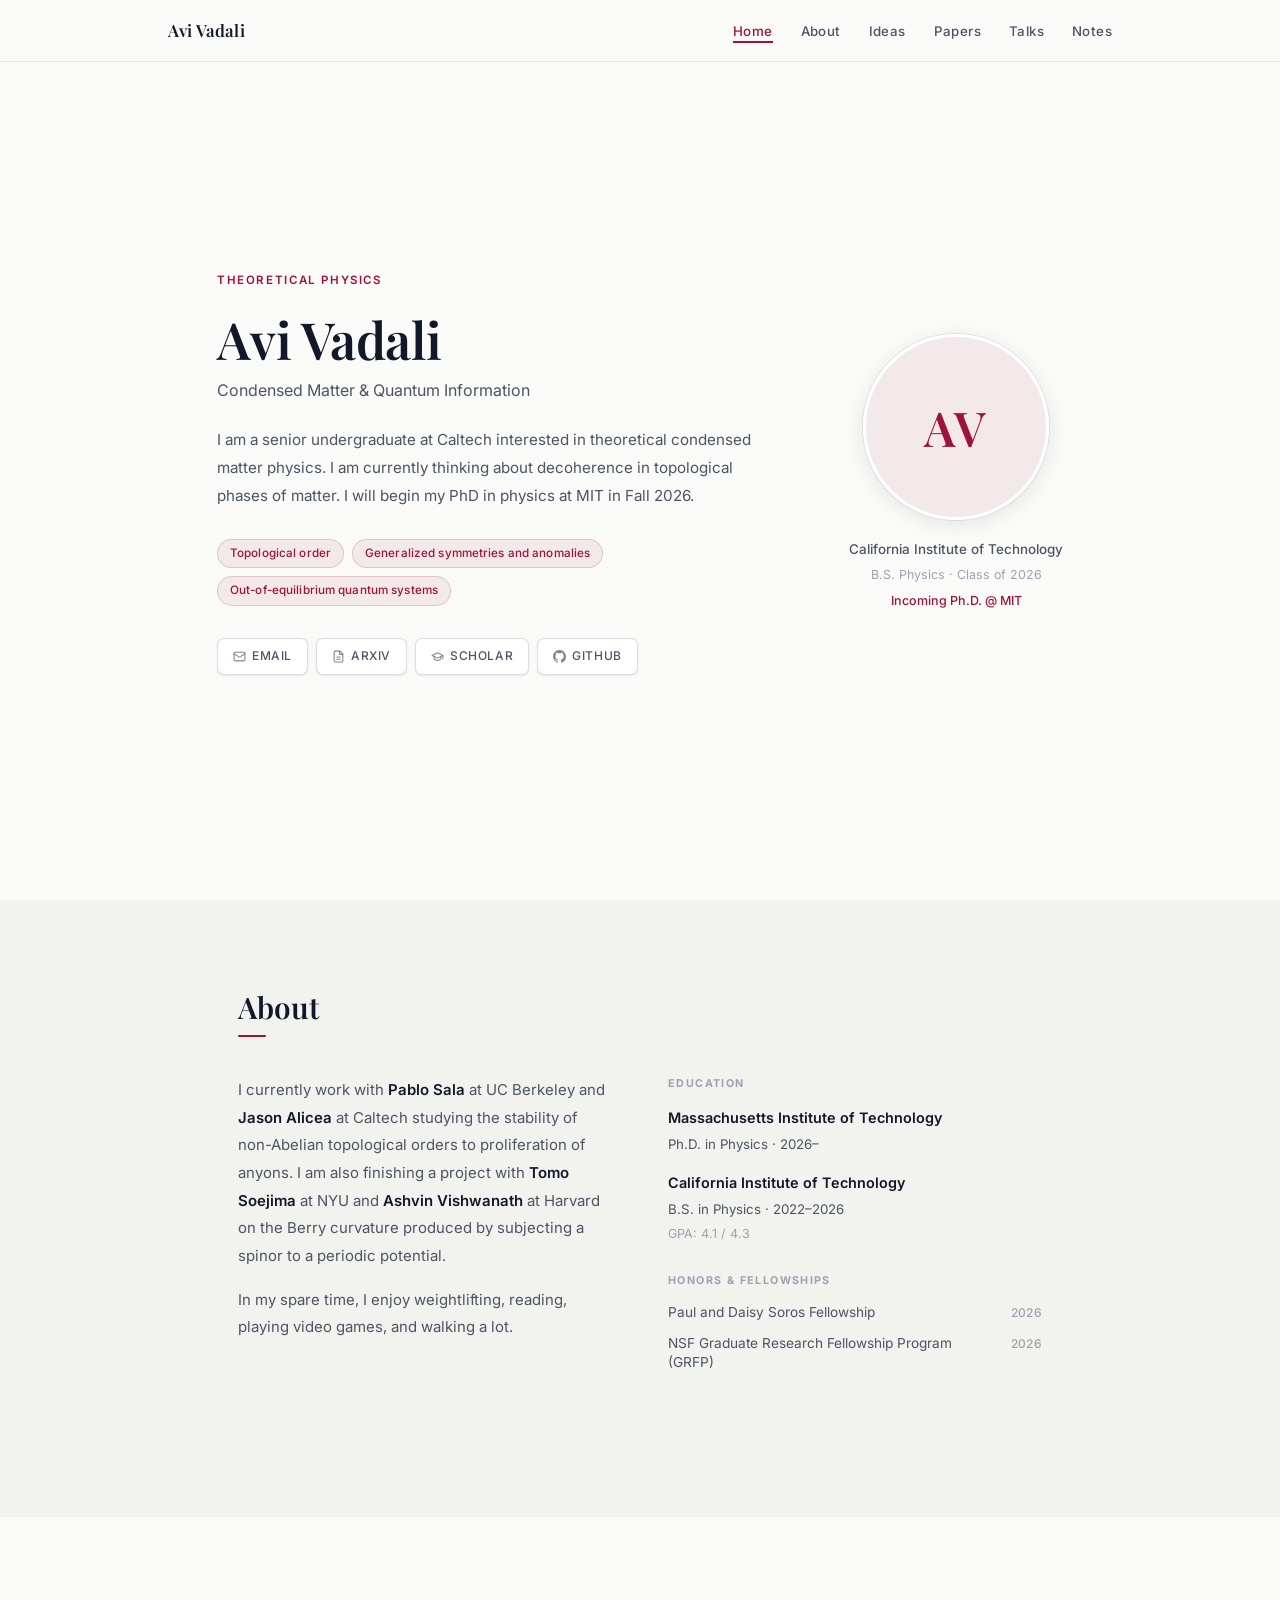
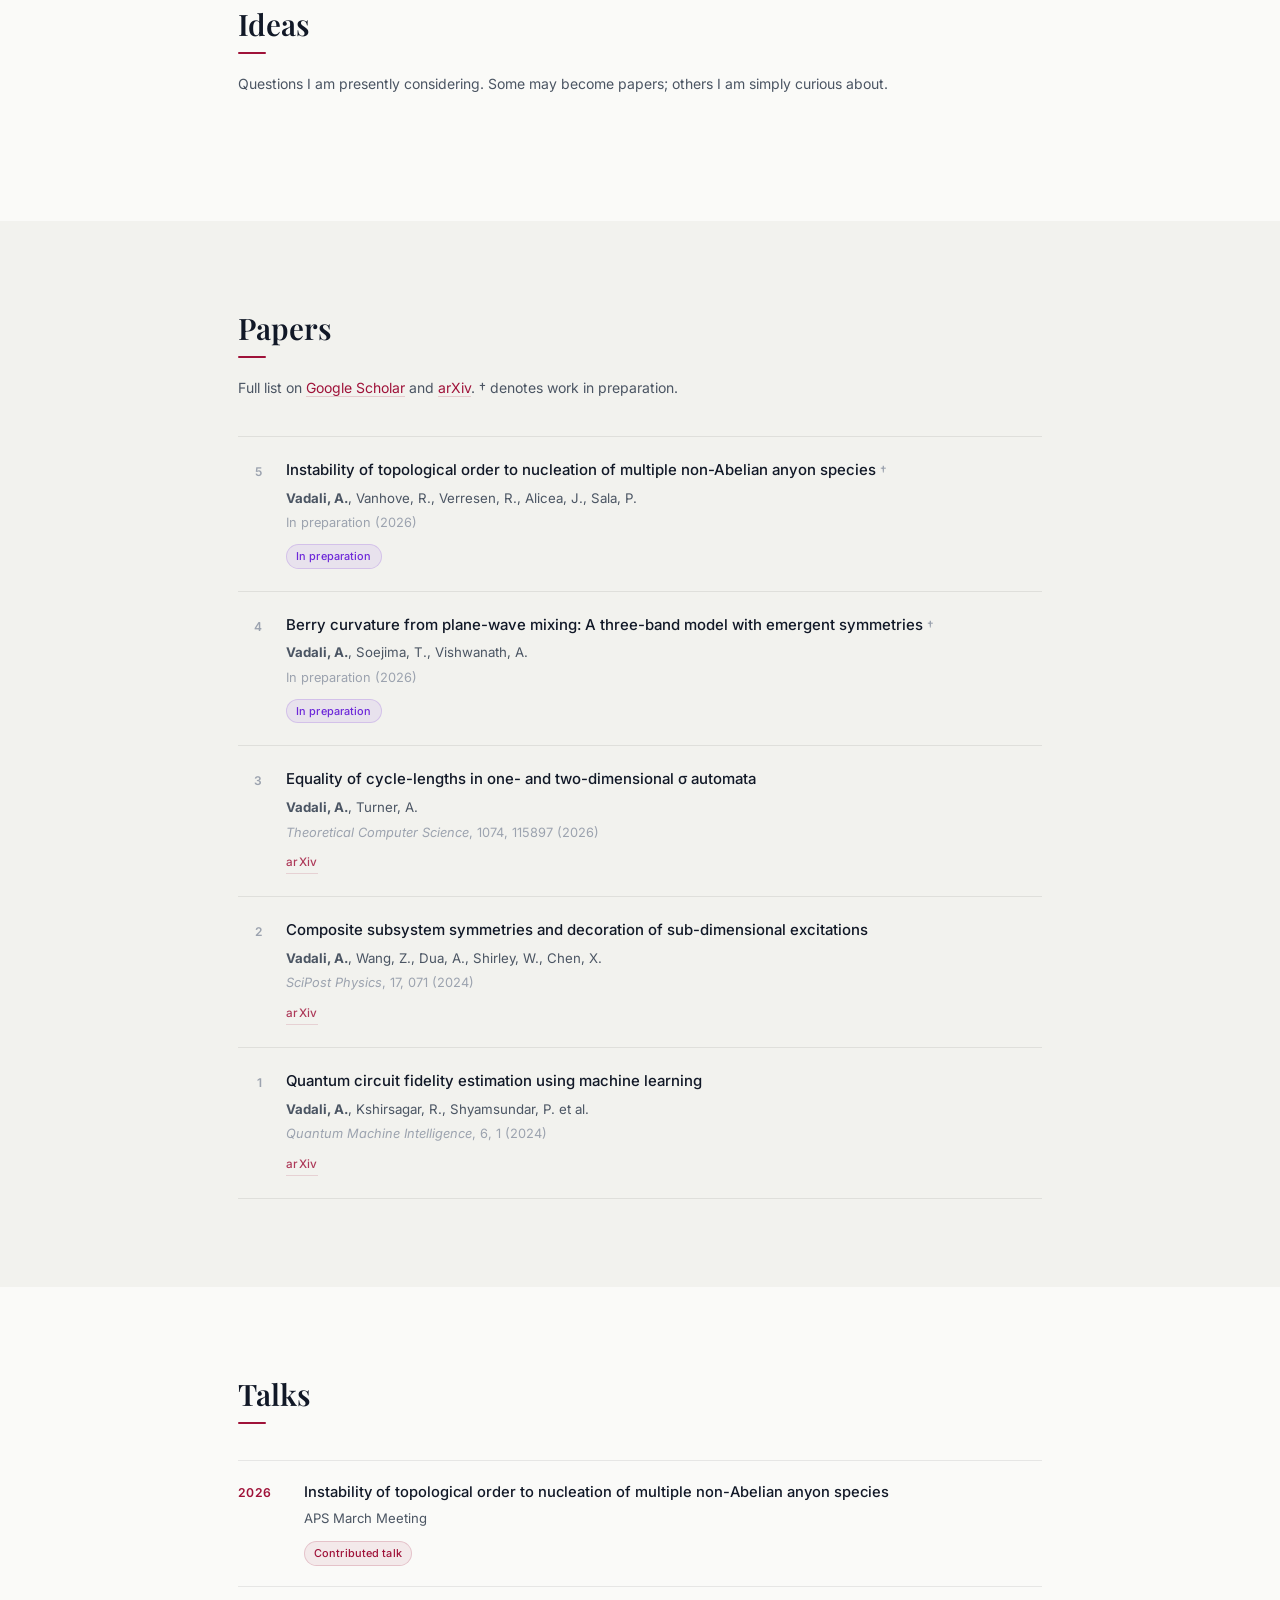
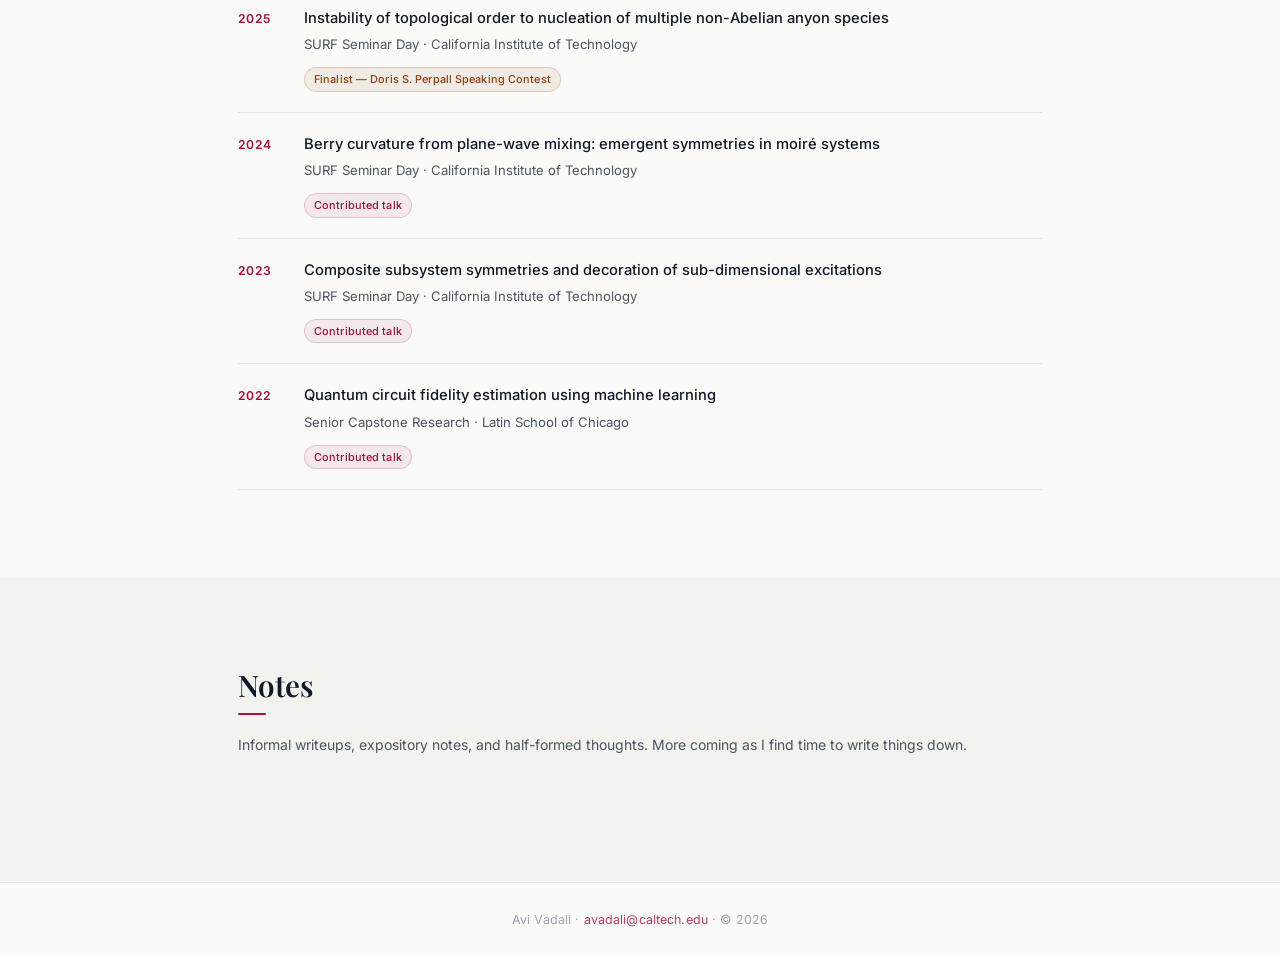
==== index.html @ d7e4c7e3 "F" ====
<!DOCTYPE html>
<html lang="en">
<head>
    <meta charset="UTF-8">
    <meta name="viewport" content="width=device-width, initial-scale=1.0">
    <title>Avi Vadali</title>
    <link rel="icon" type="image/svg+xml" href="favicon.svg">
    <link rel="stylesheet" href="style.css">
    <link rel="preconnect" href="https://fonts.googleapis.com">
    <link href="https://fonts.googleapis.com/css2?family=Inter:wght@300;400;500;600&family=Playfair+Display:ital,wght@0,400;0,600;1,400&display=swap" rel="stylesheet">
</head>
<body>

    <!-- ==================== NAVBAR ==================== -->
    <nav id="navbar">
        <div class="nav-container">
            <a href="#home" class="nav-brand">Avi Vadali</a>
            <button class="nav-toggle" id="nav-toggle" aria-label="Toggle menu">
                <span></span><span></span><span></span>
            </button>
            <ul class="nav-links" id="nav-links">
                <li><a href="#home">Home</a></li>
                <li><a href="#about">About</a></li>
                <li><a href="#ideas">Ideas</a></li>
                <li><a href="#papers">Papers</a></li>
                <li><a href="#talks">Talks</a></li>
                <li><a href="#notes">Notes</a></li>
            </ul>
        </div>
    </nav>

    <!-- ==================== HOME ==================== -->
    <section id="home" class="section-home">
        <div class="home-container">
            <div class="home-text">
                <p class="home-label">Theoretical Physics</p>
                <h1 class="home-name">Avi Vadali</h1>
                <p class="home-subtitle">Condensed Matter &amp; Quantum Information</p>
                <p class="home-bio">
                    I am a senior undergraduate at Caltech interested in theoretical
                    condensed matter physics. I am currently thinking about decoherence in topological phases of matter. 
                    I will begin my PhD in physics at MIT in Fall&nbsp;2026.
                </p>
                <div class="home-interests">
                    <span class="tag">Topological order</span>
                    <span class="tag">Generalized symmetries and anomalies</span>
                    <span class="tag">Out-of-equilibrium quantum systems</span>
                </div>
                <div class="home-links">
                    <a href="mailto:avadali@caltech.edu" class="home-link">
                        <svg width="13" height="13" viewBox="0 0 24 24" fill="none" stroke="currentColor" stroke-width="2" stroke-linecap="round" stroke-linejoin="round" aria-hidden="true"><rect x="2" y="4" width="20" height="16" rx="2"/><path d="m22 7-8.97 5.7a1.94 1.94 0 0 1-2.06 0L2 7"/></svg>
                         Email
                    </a>
                    <a href="http://arxiv.org/a/vadali_a_1" class="home-link" target="_blank" rel="noopener">
                        <svg width="13" height="13" viewBox="0 0 24 24" fill="none" stroke="currentColor" stroke-width="2" stroke-linecap="round" stroke-linejoin="round" aria-hidden="true"><path d="M15 2H6a2 2 0 0 0-2 2v16a2 2 0 0 0 2 2h12a2 2 0 0 0 2-2V7z"/><polyline points="14 2 14 8 20 8"/><line x1="9" y1="13" x2="15" y2="13"/><line x1="9" y1="17" x2="15" y2="17"/></svg>
                         arXiv
                    </a>
                    <a href="https://scholar.google.com/citations?user=7d_kbWsAAAAJ&hl=en" class="home-link" target="_blank" rel="noopener">
                        <svg width="13" height="13" viewBox="0 0 24 24" fill="none" stroke="currentColor" stroke-width="2" stroke-linecap="round" stroke-linejoin="round" aria-hidden="true"><path d="M22 10v6M2 10l10-5 10 5-10 5z"/><path d="M6 12v5c3 3 9 3 12 0v-5"/></svg>
                         Scholar
                    </a>
                    <a href="https://github.com/aviVadali" class="home-link" target="_blank" rel="noopener">
                        <svg width="13" height="13" viewBox="0 0 24 24" fill="currentColor" aria-hidden="true"><path d="M12 0C5.37 0 0 5.37 0 12c0 5.31 3.435 9.795 8.205 11.385.6.105.825-.255.825-.57 0-.285-.015-1.23-.015-2.235-3.015.555-3.795-.735-4.035-1.41-.135-.345-.72-1.41-1.23-1.695-.42-.225-1.02-.78-.015-.795.945-.015 1.62.87 1.845 1.23 1.08 1.815 2.805 1.305 3.495.99.105-.78.42-1.305.765-1.605-2.67-.3-5.46-1.335-5.46-5.925 0-1.305.465-2.385 1.23-3.225-.12-.3-.54-1.53.12-3.18 0 0 1.005-.315 3.3 1.23.96-.27 1.98-.405 3-.405s2.04.135 3 .405c2.295-1.56 3.3-1.23 3.3-1.23.66 1.65.24 2.88.12 3.18.765.84 1.23 1.905 1.23 3.225 0 4.605-2.805 5.625-5.475 5.925.435.375.81 1.095.81 2.22 0 1.605-.015 2.895-.015 3.3 0 .315.225.69.825.57A12.02 12.02 0 0 0 24 12c0-6.63-5.37-12-12-12z"/></svg>
                         GitHub
                    </a>
                </div>
            </div>
            <div class="home-avatar">
                <div class="avatar-frame avatar-placeholder">
                    <span class="avatar-initials">AV</span>
                </div>
                <div class="home-affiliation">
                    <p class="affil-primary">California Institute of Technology</p>
                    <p class="affil-secondary">B.S. Physics &middot; Class of 2026</p>
                    <p class="affil-next">Incoming Ph.D. @ MIT</p>
                </div>
            </div>
        </div>
    </section>

    <!-- ==================== ABOUT ==================== -->
    <section id="about" class="section section-alt">
        <div class="container">
            <h2 class="section-title">About</h2>

            <div class="about-grid">
                <div class="about-bio">
                    <p>
                        I currently work with <strong>Pablo Sala</strong> at UC Berkeley and <strong>Jason Alicea</strong> at Caltech
                        studying the stability of non-Abelian topological orders to proliferation of anyons. 
                        I am also finishing a project with <strong>Tomo Soejima</strong> at NYU and 
                        <strong>Ashvin Vishwanath</strong> at Harvard on the Berry curvature produced by subjecting a spinor 
                        to a periodic potential.
                    </p>
                    <p>
                        In my spare time, I enjoy weightlifting, reading, playing video games,
                        and walking a lot.
                    </p>
                </div>

                <div class="about-side">
                    <div class="about-block">
                        <h3 class="block-heading">Education</h3>
                        <div class="edu-entry">
                            <span class="edu-inst">Massachusetts Institute of Technology</span>
                            <span class="edu-degree">Ph.D. in Physics &middot; 2026&ndash; </span>
                        </div>
                        <div class="edu-entry">
                            <span class="edu-inst">California Institute of Technology</span>
                            <span class="edu-degree">B.S. in Physics &middot; 2022&ndash;2026</span>
                            <span class="edu-detail">GPA: 4.1 / 4.3</span>
                        </div>
                    </div>

                    <div class="about-block">
                        <h3 class="block-heading">Honors &amp; Fellowships</h3>
                        <ul class="honor-list">
                            <li>
                                <span class="honor-name">Paul and Daisy Soros Fellowship</span>
                                <span class="honor-year">2026</span>
                            </li>
                            <li>
                                <span class="honor-name">NSF Graduate Research Fellowship Program (GRFP)</span>
                                <span class="honor-year">2026</span>
                            </li>
                        </ul>
                    </div>
                </div>
            </div>
        </div>
    </section>

    <!-- ==================== IDEAS ==================== -->
    <section id="ideas" class="section">
        <div class="container">
            <h2 class="section-title">Ideas</h2>
            <p class="section-sub">
                Questions I am presently considering. Some may become papers; others I am simply curious about.
            </p>

            <div class="ideas-list">
            </div>
        </div>
    </section>

    <!-- ==================== PAPERS ==================== -->
    <section id="papers" class="section section-alt">
        <div class="container">
            <h2 class="section-title">Papers</h2>
            <p class="section-sub">
                Full list on
                <a href="https://scholar.google.com/citations?user=7d_kbWsAAAAJ&hl=en" class="inline-link" target="_blank" rel="noopener">Google Scholar</a> and
                <a href="http://arxiv.org/a/vadali_a_1" class="inline-link" target="_blank" rel="noopener">arXiv</a>.
                &dagger;&nbsp;denotes work in preparation.
            </p>

            <div class="pub-list">

                <div class="pub-item">
                    <div class="pub-num">5</div>
                    <div class="pub-content">
                        <p class="pub-title">
                            Instability of topological order to nucleation of multiple non-Abelian anyon species
                            <span class="pub-dagger">&dagger;</span>
                        </p>
                        <p class="pub-authors"><strong>Vadali, A.</strong>, Vanhove, R., Verresen, R., Alicea, J., Sala, P.</p>
                        <p class="pub-journal">In preparation (2026)</p>
                        <div class="pub-labels">
                            <span class="label-prep">In preparation</span>
                        </div>
                    </div>
                </div>

                <div class="pub-item">
                    <div class="pub-num">4</div>
                    <div class="pub-content">
                        <p class="pub-title">
                            Berry curvature from plane-wave mixing: A three-band model with emergent symmetries
                            <span class="pub-dagger">&dagger;</span>
                        </p>
                        <p class="pub-authors"><strong>Vadali, A.</strong>, Soejima, T., Vishwanath, A.</p>
                        <p class="pub-journal">In preparation (2026)</p>
                        <div class="pub-labels">
                            <span class="label-prep">In preparation</span>
                        </div>
                    </div>
                </div>

                <div class="pub-item">
                    <div class="pub-num">3</div>
                    <div class="pub-content">
                        <p class="pub-title">Equality of cycle-lengths in one- and two-dimensional &sigma; automata</p>
                        <p class="pub-authors"><strong>Vadali, A.</strong>, Turner, A.</p>
                        <p class="pub-journal"><em>Theoretical Computer Science</em>, 1074, 115897 (2026)</p>
                        <div class="pub-links">
                            <a href="https://arxiv.org/abs/2502.10898" class="pub-link" target="_blank" rel="noopener">arXiv</a>
                        </div>
                    </div>
                </div>

                <div class="pub-item">
                    <div class="pub-num">2</div>
                    <div class="pub-content">
                        <p class="pub-title">Composite subsystem symmetries and decoration of sub-dimensional excitations</p>
                        <p class="pub-authors"><strong>Vadali, A.</strong>, Wang, Z., Dua, A., Shirley, W., Chen, X.</p>
                        <p class="pub-journal"><em>SciPost Physics</em>, 17, 071 (2024)</p>
                        <div class="pub-links">
                            <a href="https://arxiv.org/abs/2312.04467" class="pub-link" target="_blank" rel="noopener">arXiv</a>
                        </div>
                    </div>
                </div>

                <div class="pub-item">
                    <div class="pub-num">1</div>
                    <div class="pub-content">
                        <p class="pub-title">Quantum circuit fidelity estimation using machine learning</p>
                        <p class="pub-authors"><strong>Vadali, A.</strong>, Kshirsagar, R., Shyamsundar, P. et al.</p>
                        <p class="pub-journal"><em>Quantum Machine Intelligence</em>, 6, 1 (2024)</p>
                        <div class="pub-links">
                            <a href="https://arxiv.org/abs/2212.00677" class="pub-link" target="_blank" rel="noopener">arXiv</a>
                        </div>
                    </div>
                </div>

            </div>
        </div>
    </section>

    <!-- ==================== TALKS ==================== -->
    <section id="talks" class="section">
        <div class="container">
            <h2 class="section-title">Talks</h2>

            <div class="talk-list">

                <div class="talk-item">
                    <div class="talk-year">2026</div>
                    <div class="talk-content">
                        <p class="talk-title">Instability of topological order to nucleation of multiple non-Abelian anyon species</p>
                        <p class="talk-venue">APS March Meeting</p>
                        <span class="talk-label">Contributed talk</span>
                    </div>
                </div>

                <div class="talk-item">
                    <div class="talk-year">2025</div>
                    <div class="talk-content">
                        <p class="talk-title">Instability of topological order to nucleation of multiple non-Abelian anyon species</p>
                        <p class="talk-venue">SURF Seminar Day &middot; California Institute of Technology</p>
                        <span class="talk-label talk-label-highlight">Finalist &mdash; Doris S. Perpall Speaking Contest</span>
                    </div>
                </div>

                <div class="talk-item">
                    <div class="talk-year">2024</div>
                    <div class="talk-content">
                        <p class="talk-title">Berry curvature from plane-wave mixing: emergent symmetries in moir&eacute; systems</p>
                        <p class="talk-venue">SURF Seminar Day &middot; California Institute of Technology</p>
                        <span class="talk-label">Contributed talk</span>
                    </div>
                </div>

                <div class="talk-item">
                    <div class="talk-year">2023</div>
                    <div class="talk-content">
                        <p class="talk-title">Composite subsystem symmetries and decoration of sub-dimensional excitations</p>
                        <p class="talk-venue">SURF Seminar Day &middot; California Institute of Technology</p>
                        <span class="talk-label">Contributed talk</span>
                    </div>
                </div>

                <div class="talk-item">
                    <div class="talk-year">2022</div>
                    <div class="talk-content">
                        <p class="talk-title">Quantum circuit fidelity estimation using machine learning</p>
                        <p class="talk-venue">Senior Capstone Research &middot; Latin School of Chicago</p>
                        <span class="talk-label">Contributed talk</span>
                    </div>
                </div>

            </div>
        </div>
    </section>

    <!-- ==================== NOTES ==================== -->
    <section id="notes" class="section section-alt">
        <div class="container">
            <h2 class="section-title">Notes</h2>
            <p class="section-sub">
                Informal writeups, expository notes, and half-formed thoughts.
                More coming as I find time to write things down.
            </p>

            <div class="notes-grid">

            </div>
        </div>
    </section>

    <!-- ==================== FOOTER ==================== -->
    <footer>
        <div class="footer-container">
            <p>
                Avi Vadali &middot;
                <a href="mailto:avadali@caltech.edu" class="footer-link">avadali@caltech.edu</a>
                &middot; &copy; 2026
            </p>
        </div>
    </footer>

    <script src="script.js"></script>
</body>
</html>
---- style.css ----
/* ================================================
   RESET & CUSTOM PROPERTIES
   ================================================ */
*, *::before, *::after {
    margin: 0;
    padding: 0;
    box-sizing: border-box;
}

:root {
    /* Colors — warm off-white with deep crimson accent */
    --bg:              #fafaf8;
    --bg-alt:          #f2f2ee;
    --bg-card:         #ffffff;
    --bg-card-hover:   #fdf7f8;
    --border:          rgba(0, 0, 0, 0.08);
    --border-strong:   rgba(0, 0, 0, 0.13);
    --text:            #111827;
    --text-muted:      #4b5563;
    --text-dim:        #9ca3af;

    /* Accent — deep crimson */
    --accent:          #9f1239;
    --accent-hover:    #881337;
    --accent-dim:      rgba(159, 18, 57, 0.07);
    --accent-border:   rgba(159, 18, 57, 0.18);

    /* Violet — secondary, for "in preparation" labels */
    --violet:          #6d28d9;
    --violet-dim:      rgba(109, 40, 217, 0.07);
    --violet-border:   rgba(109, 40, 217, 0.18);

    /* Amber — for award highlights */
    --amber:           #92400e;
    --amber-dim:       rgba(146, 64, 14, 0.08);
    --amber-border:    rgba(146, 64, 14, 0.20);

    /* Slate — for note draft badges */
    --slate:           #374151;
    --slate-dim:       rgba(55, 65, 81, 0.07);
    --slate-border:    rgba(55, 65, 81, 0.18);

    /* Typography */
    --font-sans:  'Inter', -apple-system, BlinkMacSystemFont, 'Segoe UI', sans-serif;
    --font-serif: 'Playfair Display', Georgia, 'Times New Roman', serif;

    /* Layout */
    --nav-h: 62px;
    --max-w: 860px;
}

/* ================================================
   BASE
   ================================================ */
html { scroll-behavior: smooth; }

body {
    font-family: var(--font-sans);
    background-color: var(--bg);
    color: var(--text);
    line-height: 1.7;
    -webkit-font-smoothing: antialiased;
    -moz-osx-font-smoothing: grayscale;
}

h1, h2, h3 {
    font-family: var(--font-serif);
    font-weight: 600;
    line-height: 1.25;
}

a { color: inherit; text-decoration: none; }

/* ================================================
   LAYOUT UTILITIES
   ================================================ */
.container {
    max-width: var(--max-w);
    margin: 0 auto;
    padding: 0 28px;
}

.section { padding: 88px 0; }

.section-alt { background-color: var(--bg-alt); }

/* ================================================
   NAVBAR
   ================================================ */
#navbar {
    position: sticky;
    top: 0;
    z-index: 100;
    height: var(--nav-h);
    background: rgba(250, 250, 248, 0.92);
    backdrop-filter: blur(14px);
    -webkit-backdrop-filter: blur(14px);
    border-bottom: 1px solid var(--border);
}

.nav-container {
    max-width: 1000px;
    margin: 0 auto;
    padding: 0 28px;
    height: 100%;
    display: flex;
    align-items: center;
    justify-content: space-between;
}

.nav-brand {
    font-family: var(--font-serif);
    font-size: 1.05rem;
    font-weight: 600;
    color: var(--text);
    letter-spacing: 0.01em;
    transition: color 0.2s;
}

.nav-brand:hover { color: var(--accent); }

.nav-links {
    display: flex;
    list-style: none;
    gap: 28px;
}

.nav-links a {
    font-size: 0.83rem;
    font-weight: 500;
    color: var(--text-muted);
    letter-spacing: 0.03em;
    transition: color 0.2s;
    position: relative;
    padding-bottom: 2px;
}

.nav-links a::after {
    content: '';
    position: absolute;
    bottom: -2px;
    left: 0;
    width: 0;
    height: 1.5px;
    background: var(--accent);
    transition: width 0.22s ease;
}

.nav-links a:hover,
.nav-links a.active {
    color: var(--accent);
}

.nav-links a:hover::after,
.nav-links a.active::after {
    width: 100%;
}

/* Hamburger */
.nav-toggle {
    display: none;
    flex-direction: column;
    gap: 5px;
    background: none;
    border: none;
    cursor: pointer;
    padding: 4px;
}

.nav-toggle span {
    display: block;
    width: 22px;
    height: 1.5px;
    background: var(--text-muted);
    border-radius: 2px;
    transition: all 0.25s;
}

/* ================================================
   HOME SECTION
   ================================================ */
.section-home {
    min-height: calc(100vh - var(--nav-h));
    display: flex;
    align-items: center;
    padding: 72px 0 88px;
}

.home-container {
    max-width: 1000px;
    margin: 0 auto;
    padding: 0 28px;
    display: flex;
    align-items: center;
    justify-content: space-between;
    gap: 72px;
}

.home-text { max-width: 560px; }

.home-label {
    font-size: 0.72rem;
    font-weight: 600;
    letter-spacing: 0.14em;
    text-transform: uppercase;
    color: var(--accent);
    margin-bottom: 16px;
}

.home-name {
    font-family: var(--font-serif);
    font-size: clamp(2.4rem, 5vw, 3.2rem);
    font-weight: 600;
    color: var(--text);
    margin-bottom: 6px;
    letter-spacing: -0.01em;
}

.home-subtitle {
    font-size: 1rem;
    color: var(--text-muted);
    margin-bottom: 22px;
    font-weight: 400;
}

.home-bio {
    font-size: 0.95rem;
    line-height: 1.85;
    color: var(--text-muted);
    margin-bottom: 28px;
}

.home-interests {
    display: flex;
    flex-wrap: wrap;
    gap: 8px;
    margin-bottom: 32px;
}

.tag {
    display: inline-block;
    padding: 4px 12px;
    border-radius: 99px;
    font-size: 0.73rem;
    font-weight: 500;
    background: var(--accent-dim);
    color: var(--accent);
    border: 1px solid var(--accent-border);
    letter-spacing: 0.01em;
}

.home-links {
    display: flex;
    gap: 8px;
    flex-wrap: wrap;
    align-items: center;
}

.home-link {
    display: inline-flex;
    align-items: center;
    gap: 6px;
    font-size: 0.75rem;
    font-weight: 500;
    color: var(--text-muted);
    letter-spacing: 0.05em;
    text-transform: uppercase;
    padding: 7px 15px;
    border-radius: 7px;
    border: 1px solid var(--border-strong);
    background: var(--bg-card);
    box-shadow: 0 1px 3px rgba(0, 0, 0, 0.06), 0 1px 1px rgba(0, 0, 0, 0.03);
    transition: color 0.18s, border-color 0.18s, background 0.18s, box-shadow 0.18s, transform 0.18s;
    white-space: nowrap;
}

.home-link svg {
    flex-shrink: 0;
    opacity: 0.7;
    transition: opacity 0.18s;
}

.home-link:hover {
    color: var(--accent);
    border-color: var(--accent-border);
    background: var(--accent-dim);
    box-shadow: 0 4px 12px rgba(159, 18, 57, 0.12), 0 1px 3px rgba(159, 18, 57, 0.08);
    transform: translateY(-1px);
}

.home-link:hover svg {
    opacity: 1;
}

.home-link:active {
    transform: translateY(0);
    box-shadow: 0 1px 3px rgba(159, 18, 57, 0.08);
}

/* Photo */
.home-avatar {
    display: flex;
    flex-direction: column;
    align-items: center;
    gap: 18px;
    flex-shrink: 0;
}

.avatar-frame {
    width: 186px;
    height: 186px;
    border-radius: 50%;
    overflow: hidden;
    border: 3px solid var(--bg-card);
    box-shadow:
        0 0 0 1px var(--border),
        0 4px 20px rgba(0, 0, 0, 0.09);
}

.avatar-img {
    width: 100%;
    height: 100%;
    object-fit: cover;
    object-position: center top;
}

.avatar-placeholder {
    background: var(--accent-dim);
    display: flex;
    align-items: center;
    justify-content: center;
}

.avatar-initials {
    font-family: var(--font-serif);
    font-size: 3rem;
    font-weight: 600;
    color: var(--accent);
    letter-spacing: 0.05em;
    user-select: none;
}

.home-affiliation { text-align: center; }

.affil-primary {
    font-size: 0.84rem;
    font-weight: 500;
    color: var(--text-muted);
}

.affil-secondary {
    font-size: 0.78rem;
    color: var(--text-dim);
    margin-top: 3px;
}

.affil-next {
    font-size: 0.78rem;
    color: var(--accent);
    font-weight: 500;
    margin-top: 5px;
}

/* ================================================
   SECTION TITLES
   ================================================ */
.section-title {
    font-family: var(--font-serif);
    font-size: 1.85rem;
    font-weight: 600;
    color: var(--text);
    margin-bottom: 8px;
}

.section-title::after {
    content: '';
    display: block;
    width: 28px;
    height: 2px;
    background: var(--accent);
    margin-top: 10px;
    border-radius: 2px;
}

.section-sub {
    font-size: 0.875rem;
    color: var(--text-muted);
    margin-top: 18px;
    line-height: 1.75;
}

.inline-link {
    color: var(--accent);
    border-bottom: 1px solid var(--accent-border);
    transition: border-color 0.2s;
}

.inline-link:hover { border-color: var(--accent); }

/* ================================================
   ABOUT SECTION
   ================================================ */
.about-grid {
    display: grid;
    grid-template-columns: 1fr 1fr;
    gap: 56px;
    margin-top: 40px;
    margin-bottom: 56px;
}

.about-bio p {
    font-size: 0.935rem;
    color: var(--text-muted);
    line-height: 1.85;
    margin-bottom: 16px;
}

.about-bio p:last-child { margin-bottom: 0; }

.about-bio strong {
    color: var(--text);
    font-weight: 600;
}

.about-block { margin-bottom: 30px; }
.about-block:last-child { margin-bottom: 0; }

.block-heading {
    font-family: var(--font-sans);
    font-size: 0.67rem;
    font-weight: 700;
    letter-spacing: 0.13em;
    text-transform: uppercase;
    color: var(--text-dim);
    margin-bottom: 16px;
}

.edu-entry {
    display: flex;
    flex-direction: column;
    gap: 2px;
    margin-bottom: 16px;
}

.edu-entry:last-child { margin-bottom: 0; }

.edu-inst {
    font-size: 0.9rem;
    font-weight: 600;
    color: var(--text);
}

.edu-degree {
    font-size: 0.83rem;
    color: var(--text-muted);
}

.edu-detail {
    font-size: 0.78rem;
    color: var(--text-dim);
}

.honor-list {
    list-style: none;
    display: flex;
    flex-direction: column;
    gap: 10px;
}

.honor-list li {
    display: flex;
    justify-content: space-between;
    align-items: baseline;
    gap: 12px;
}

.honor-name {
    font-size: 0.855rem;
    color: var(--text-muted);
    line-height: 1.45;
}

.honor-year {
    flex-shrink: 0;
    font-size: 0.75rem;
    color: var(--text-dim);
    font-weight: 500;
    letter-spacing: 0.03em;
}

/* Research sub-section */
.research-section {
    border-top: 1px solid var(--border);
    padding-top: 40px;
}

.sub-heading {
    font-family: var(--font-sans);
    font-size: 0.67rem;
    font-weight: 700;
    letter-spacing: 0.13em;
    text-transform: uppercase;
    color: var(--text-dim);
    margin-bottom: 4px;
}

.research-list { display: flex; flex-direction: column; }

.research-item {
    padding: 22px 0;
    border-bottom: 1px solid var(--border);
}

.research-item:first-of-type { border-top: 1px solid var(--border); }

.research-header {
    display: flex;
    justify-content: space-between;
    align-items: baseline;
    gap: 16px;
    margin-bottom: 8px;
    flex-wrap: wrap;
}

.research-group {
    font-size: 0.9rem;
    font-weight: 600;
    color: var(--text);
}

.research-dates {
    flex-shrink: 0;
    font-size: 0.76rem;
    color: var(--text-dim);
    letter-spacing: 0.02em;
}

.research-desc {
    font-size: 0.87rem;
    color: var(--text-muted);
    line-height: 1.78;
}

/* ================================================
   IDEAS SECTION
   ================================================ */
.ideas-list {
    display: flex;
    flex-direction: column;
    margin-top: 36px;
}

.idea-item {
    display: flex;
    gap: 28px;
    padding: 24px 0;
    border-bottom: 1px solid var(--border);
}

.idea-item:first-child { border-top: 1px solid var(--border); }

.idea-num {
    flex-shrink: 0;
    font-size: 0.7rem;
    font-weight: 700;
    color: var(--accent);
    letter-spacing: 0.08em;
    padding-top: 3px;
    width: 24px;
    opacity: 0.7;
}

.idea-body { flex: 1; }

.idea-text {
    font-size: 0.93rem;
    color: var(--text-muted);
    line-height: 1.82;
    margin-bottom: 12px;
    font-style: italic;
}

.idea-tags {
    display: flex;
    flex-wrap: wrap;
    gap: 6px;
}

.idea-tag {
    display: inline-block;
    padding: 2px 9px;
    border-radius: 99px;
    font-size: 0.68rem;
    font-weight: 500;
    background: var(--accent-dim);
    color: var(--accent);
    border: 1px solid var(--accent-border);
    letter-spacing: 0.01em;
    font-style: normal;
}

/* ================================================
   PAPERS SECTION
   ================================================ */
.pub-list {
    display: flex;
    flex-direction: column;
    margin-top: 36px;
}

.pub-item {
    display: flex;
    gap: 24px;
    padding: 22px 0;
    border-bottom: 1px solid var(--border);
}

.pub-item:first-child { border-top: 1px solid var(--border); }

.pub-num {
    flex-shrink: 0;
    width: 24px;
    font-size: 0.75rem;
    font-weight: 600;
    color: var(--text-dim);
    padding-top: 3px;
    text-align: right;
}

.pub-content { flex: 1; }

.pub-title {
    font-size: 0.935rem;
    font-weight: 500;
    color: var(--text);
    margin-bottom: 5px;
    line-height: 1.52;
}

.pub-dagger {
    color: var(--text-dim);
    font-size: 0.85em;
}

.pub-authors {
    font-size: 0.83rem;
    color: var(--text-muted);
    margin-bottom: 3px;
}

.pub-journal {
    font-size: 0.8rem;
    color: var(--text-dim);
    margin-bottom: 10px;
}

.pub-links { display: flex; gap: 14px; }

.pub-link {
    font-size: 0.73rem;
    font-weight: 500;
    color: var(--accent);
    border-bottom: 1px solid var(--accent-border);
    letter-spacing: 0.03em;
    transition: border-color 0.2s, opacity 0.2s;
    opacity: 0.82;
}

.pub-link:hover {
    opacity: 1;
    border-color: var(--accent);
}

.pub-labels { display: flex; gap: 8px; }

.label-prep {
    display: inline-block;
    padding: 2px 9px;
    border-radius: 99px;
    font-size: 0.68rem;
    font-weight: 500;
    background: var(--violet-dim);
    color: var(--violet);
    border: 1px solid var(--violet-border);
    letter-spacing: 0.01em;
}

/* ================================================
   TALKS SECTION
   ================================================ */
.talk-list {
    display: flex;
    flex-direction: column;
    margin-top: 36px;
}

.talk-item {
    display: flex;
    gap: 28px;
    padding: 20px 0;
    border-bottom: 1px solid var(--border);
}

.talk-item:first-child { border-top: 1px solid var(--border); }

.talk-year {
    flex-shrink: 0;
    width: 38px;
    font-size: 0.76rem;
    font-weight: 600;
    color: var(--accent);
    padding-top: 2px;
    letter-spacing: 0.03em;
}

.talk-content { flex: 1; }

.talk-title {
    font-size: 0.92rem;
    font-weight: 500;
    color: var(--text);
    margin-bottom: 4px;
    line-height: 1.5;
}

.talk-venue {
    font-size: 0.82rem;
    color: var(--text-muted);
    margin-bottom: 9px;
}

.talk-label {
    display: inline-block;
    padding: 2px 9px;
    border-radius: 99px;
    font-size: 0.68rem;
    font-weight: 500;
    background: var(--accent-dim);
    color: var(--accent);
    border: 1px solid var(--accent-border);
    letter-spacing: 0.01em;
}

.talk-label-highlight {
    background: var(--amber-dim);
    color: var(--amber);
    border-color: var(--amber-border);
}

/* ================================================
   NOTES SECTION
   ================================================ */
.notes-grid {
    display: grid;
    grid-template-columns: repeat(3, 1fr);
    gap: 16px;
    margin-top: 36px;
}

.note-card {
    background: var(--bg-card);
    border: 1px solid var(--border);
    border-radius: 10px;
    padding: 24px;
    display: flex;
    flex-direction: column;
    gap: 12px;
    transition: border-color 0.25s, box-shadow 0.25s;
}

.note-card:hover {
    border-color: var(--accent-border);
    box-shadow: 0 2px 12px rgba(159, 18, 57, 0.06);
}

.note-card-draft {
    opacity: 0.82;
}

.note-meta {
    display: flex;
    align-items: center;
    justify-content: space-between;
    gap: 8px;
}

.note-tag {
    font-size: 0.69rem;
    font-weight: 500;
    color: var(--accent);
    background: var(--accent-dim);
    padding: 2px 8px;
    border-radius: 99px;
    border: 1px solid var(--accent-border);
    letter-spacing: 0.01em;
}

.note-status {
    font-size: 0.67rem;
    font-weight: 500;
    color: var(--slate);
    background: var(--slate-dim);
    padding: 2px 8px;
    border-radius: 99px;
    border: 1px solid var(--slate-border);
    letter-spacing: 0.02em;
}

.note-title {
    font-family: var(--font-serif);
    font-size: 0.96rem;
    font-weight: 600;
    color: var(--text);
    line-height: 1.38;
}

.note-excerpt {
    font-size: 0.84rem;
    color: var(--text-muted);
    line-height: 1.75;
    flex: 1;
}

/* ================================================
   FOOTER
   ================================================ */
footer {
    border-top: 1px solid var(--border);
    padding: 26px 0;
    background: var(--bg);
}

.footer-container {
    max-width: 1000px;
    margin: 0 auto;
    padding: 0 28px;
    text-align: center;
}

footer p {
    font-size: 0.78rem;
    color: var(--text-dim);
    letter-spacing: 0.01em;
}

.footer-link {
    color: var(--accent);
    opacity: 0.8;
    transition: opacity 0.2s;
}

.footer-link:hover { opacity: 1; }

/* ================================================
   RESPONSIVE — TABLET
   ================================================ */
@media (max-width: 768px) {
    .nav-toggle { display: flex; }

    .nav-links {
        display: none;
        position: absolute;
        top: var(--nav-h);
        left: 0;
        right: 0;
        background: var(--bg);
        border-bottom: 1px solid var(--border);
        flex-direction: column;
        padding: 16px 28px 20px;
        gap: 12px;
    }

    .nav-links.open { display: flex; }

    .section-home {
        padding: 52px 0 64px;
        min-height: auto;
    }

    .home-container {
        flex-direction: column-reverse;
        text-align: center;
        gap: 36px;
    }

    .home-text { max-width: 100%; }
    .home-interests { justify-content: center; }
    .home-links    { justify-content: center; }

    .avatar-frame {
        width: 148px;
        height: 148px;
    }

    .about-grid {
        grid-template-columns: 1fr;
        gap: 36px;
    }

    .honor-list li {
        flex-direction: column;
        gap: 2px;
    }

    .research-header {
        flex-direction: column;
        gap: 2px;
    }

    .notes-grid {
        grid-template-columns: 1fr 1fr;
    }

    .pub-item  { gap: 14px; }
    .talk-item { gap: 14px; }
    .idea-item { gap: 16px; }

    .section { padding: 64px 0; }
}

/* ================================================
   RESPONSIVE — MOBILE
   ================================================ */
@media (max-width: 480px) {
    .notes-grid { grid-template-columns: 1fr; }

    .pub-item {
        flex-direction: column;
        gap: 6px;
    }

    .pub-num { text-align: left; }

    .talk-item {
        flex-direction: column;
        gap: 4px;
    }

    .talk-year { width: auto; }

    .idea-item {
        flex-direction: column;
        gap: 4px;
    }

    .idea-num { width: auto; }
}
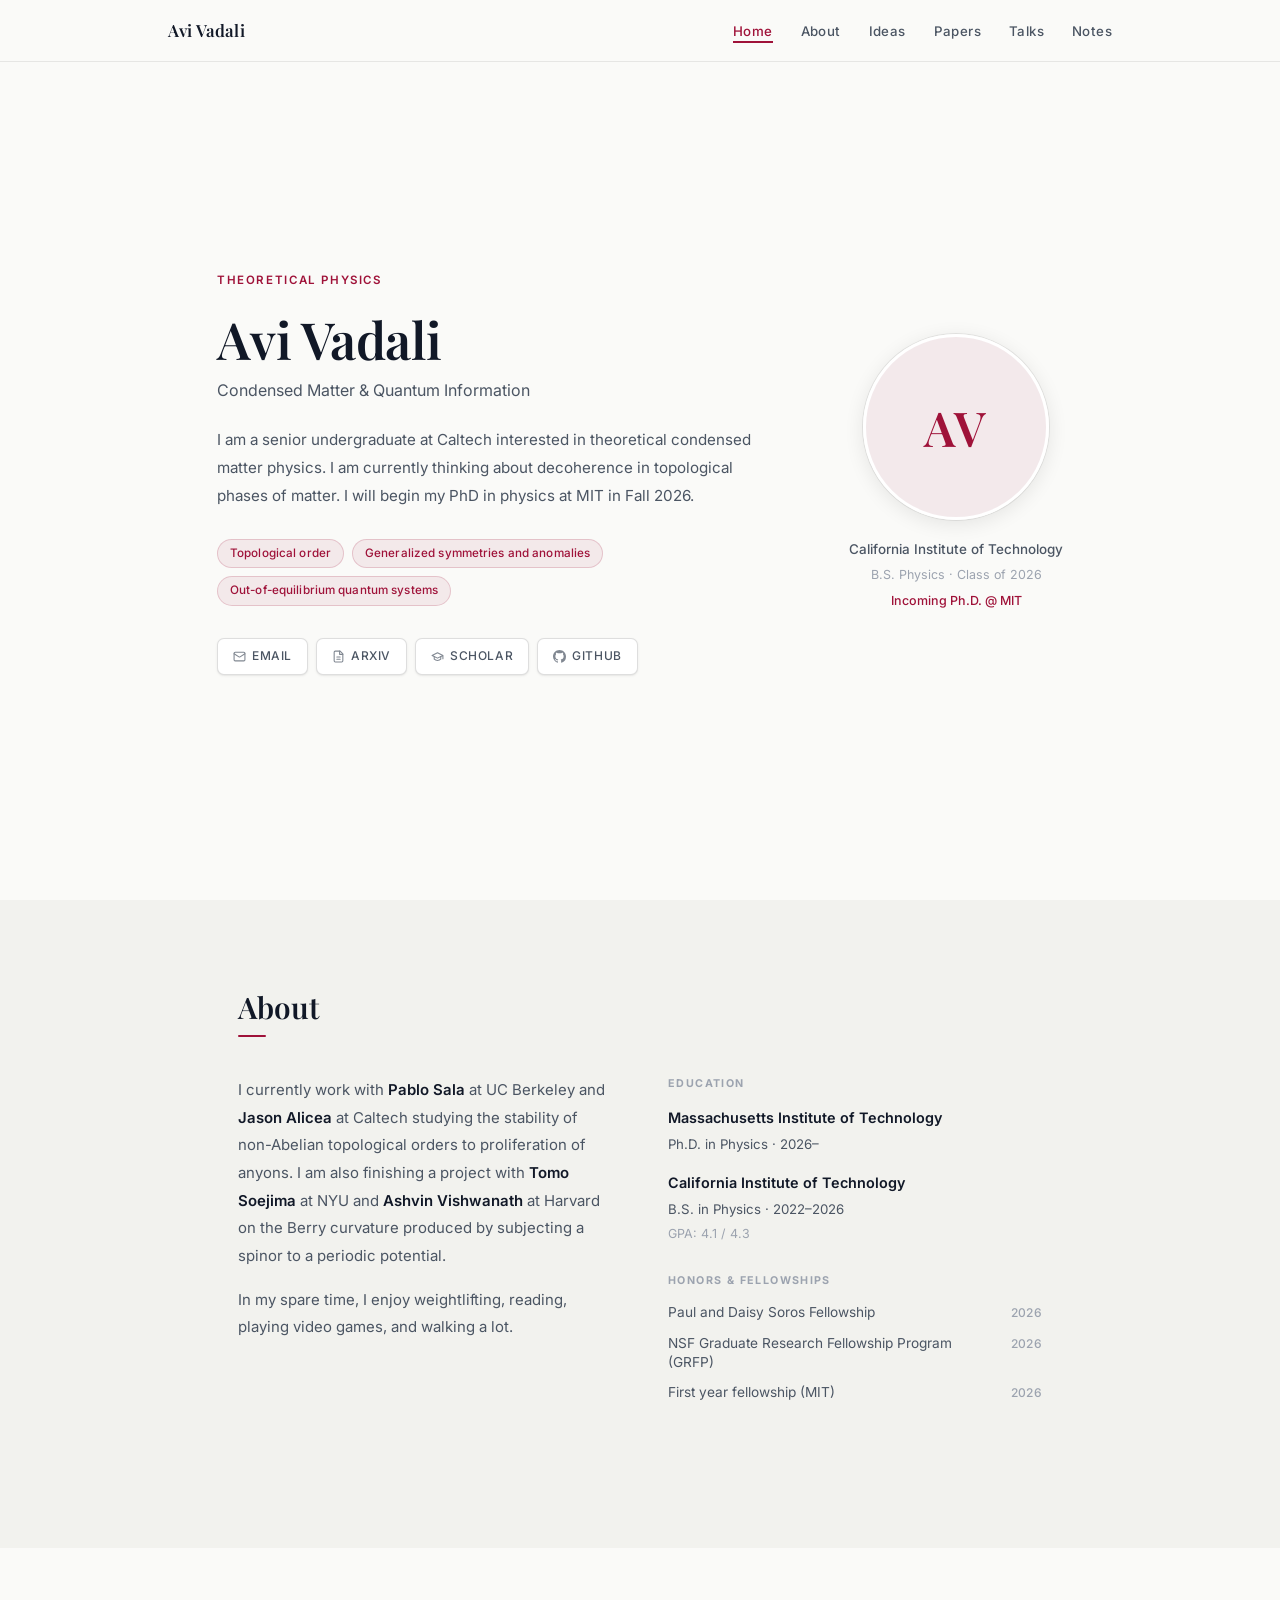
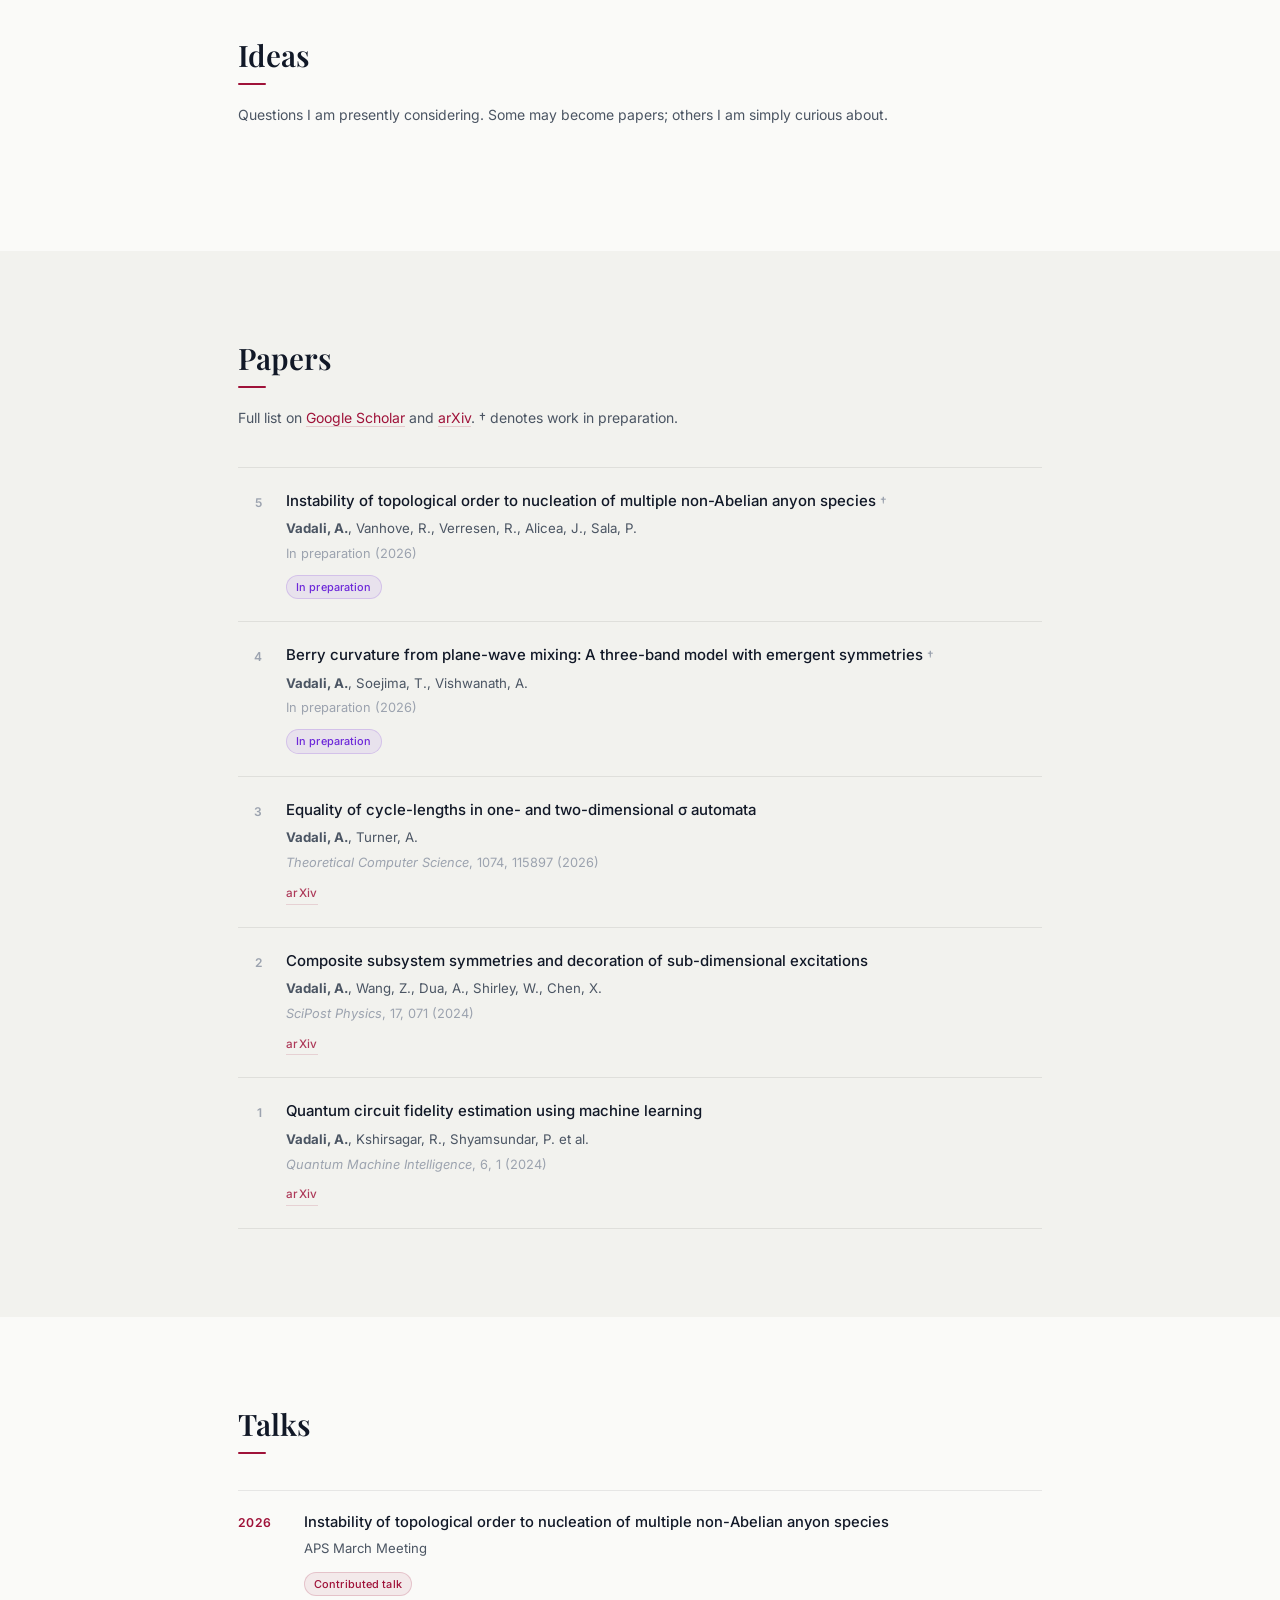
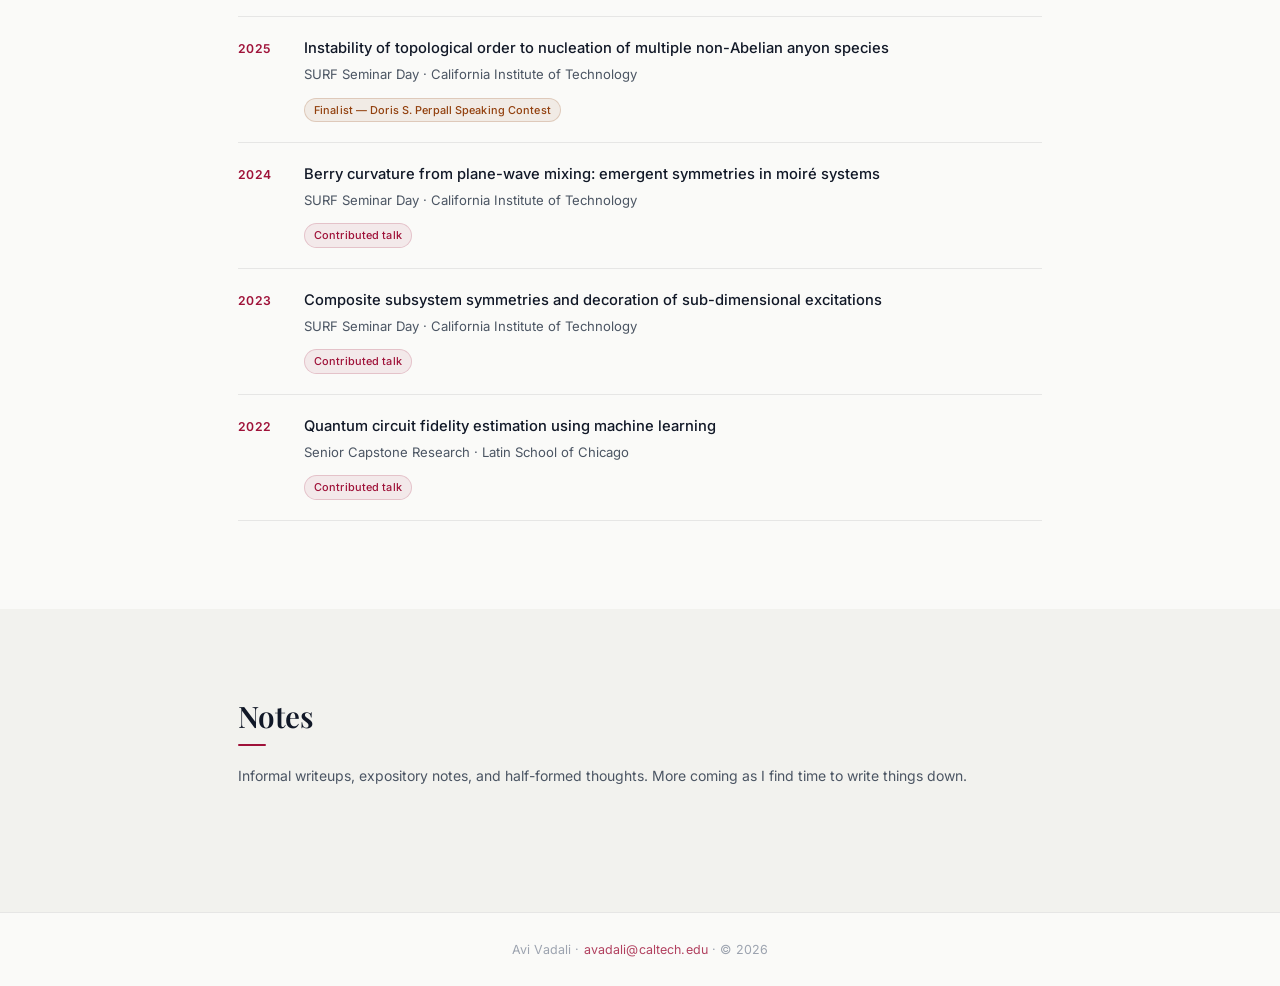
==== commit 3afa591d: "f" ====
--- a/index.html
+++ b/index.html
@@ -123,6 +123,10 @@
                                 <span class="honor-name">NSF Graduate Research Fellowship Program (GRFP)</span>
                                 <span class="honor-year">2026</span>
                             </li>
+                            <li>
+                                <span class="honor-name">First year fellowship (MIT)</span>
+                                <span class="honor-year">2026</span>
+                            </li>
                         </ul>
                     </div>
                 </div>
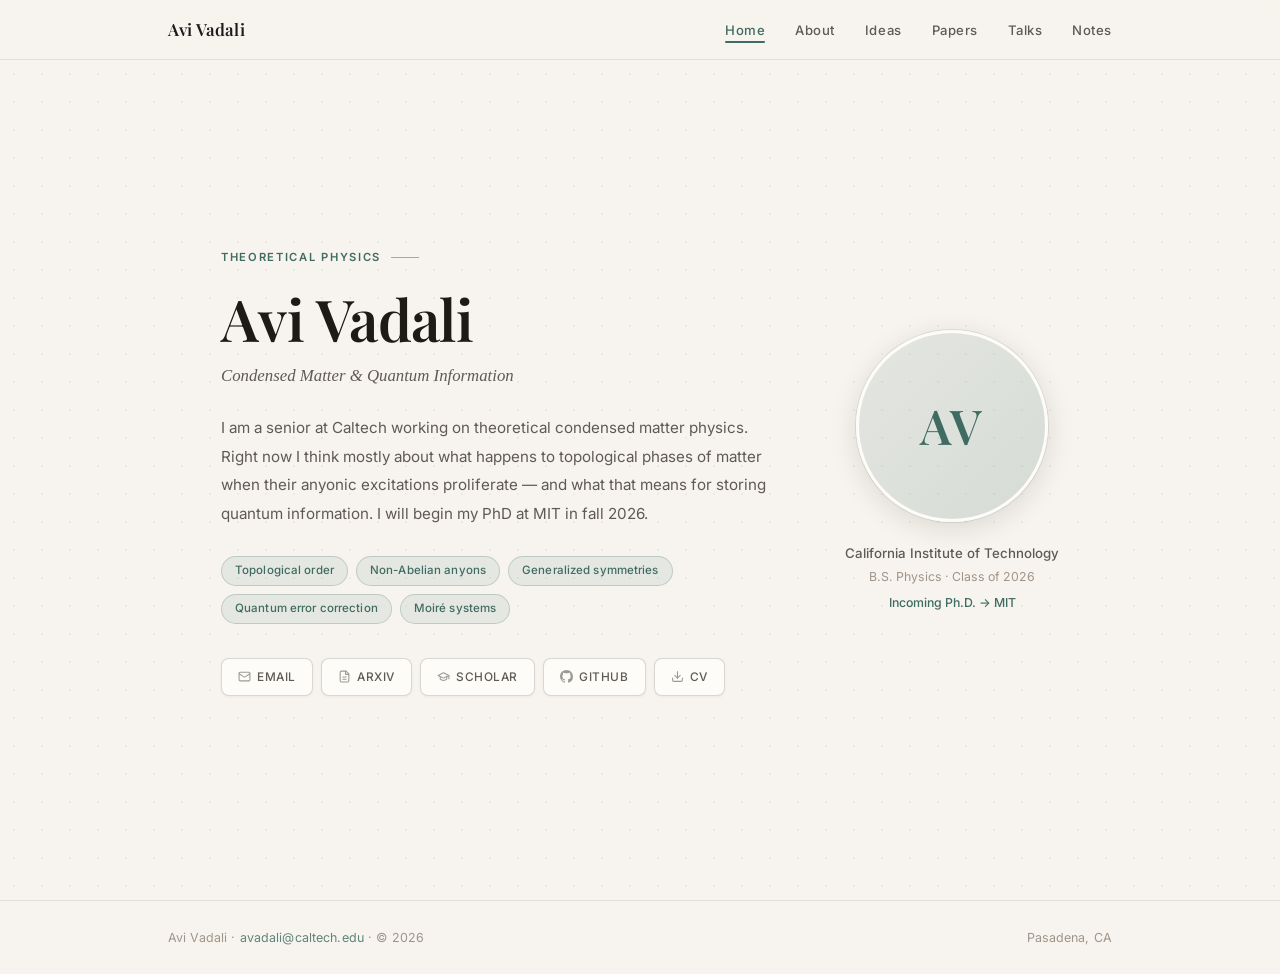
==== commit f68143b1: "f" ====
--- a/index.html
+++ b/index.html
@@ -11,307 +11,86 @@
 </head>
 <body>
 
-    <!-- ==================== NAVBAR ==================== -->
-    <nav id="navbar">
-        <div class="nav-container">
-            <a href="#home" class="nav-brand">Avi Vadali</a>
-            <button class="nav-toggle" id="nav-toggle" aria-label="Toggle menu">
-                <span></span><span></span><span></span>
-            </button>
-            <ul class="nav-links" id="nav-links">
-                <li><a href="#home">Home</a></li>
-                <li><a href="#about">About</a></li>
-                <li><a href="#ideas">Ideas</a></li>
-                <li><a href="#papers">Papers</a></li>
-                <li><a href="#talks">Talks</a></li>
-                <li><a href="#notes">Notes</a></li>
-            </ul>
-        </div>
-    </nav>
+<nav id="navbar">
+    <div class="nav-container">
+        <a href="index.html" class="nav-brand">Avi Vadali</a>
+        <button class="nav-toggle" id="nav-toggle" aria-label="Toggle menu">
+            <span></span><span></span><span></span>
+        </button>
+        <ul class="nav-links" id="nav-links">
+            <li><a href="index.html">Home</a></li>
+            <li><a href="about.html">About</a></li>
+            <li><a href="ideas.html">Ideas</a></li>
+            <li><a href="papers.html">Papers</a></li>
+            <li><a href="talks.html">Talks</a></li>
+            <li><a href="notes.html">Notes</a></li>
+        </ul>
+    </div>
+</nav>
 
-    <!-- ==================== HOME ==================== -->
-    <section id="home" class="section-home">
-        <div class="home-container">
-            <div class="home-text">
-                <p class="home-label">Theoretical Physics</p>
-                <h1 class="home-name">Avi Vadali</h1>
-                <p class="home-subtitle">Condensed Matter &amp; Quantum Information</p>
-                <p class="home-bio">
-                    I am a senior undergraduate at Caltech interested in theoretical
-                    condensed matter physics. I am currently thinking about decoherence in topological phases of matter. 
-                    I will begin my PhD in physics at MIT in Fall&nbsp;2026.
-                </p>
-                <div class="home-interests">
-                    <span class="tag">Topological order</span>
-                    <span class="tag">Generalized symmetries and anomalies</span>
-                    <span class="tag">Out-of-equilibrium quantum systems</span>
-                </div>
-                <div class="home-links">
-                    <a href="mailto:avadali@caltech.edu" class="home-link">
-                        <svg width="13" height="13" viewBox="0 0 24 24" fill="none" stroke="currentColor" stroke-width="2" stroke-linecap="round" stroke-linejoin="round" aria-hidden="true"><rect x="2" y="4" width="20" height="16" rx="2"/><path d="m22 7-8.97 5.7a1.94 1.94 0 0 1-2.06 0L2 7"/></svg>
-                         Email
-                    </a>
-                    <a href="http://arxiv.org/a/vadali_a_1" class="home-link" target="_blank" rel="noopener">
-                        <svg width="13" height="13" viewBox="0 0 24 24" fill="none" stroke="currentColor" stroke-width="2" stroke-linecap="round" stroke-linejoin="round" aria-hidden="true"><path d="M15 2H6a2 2 0 0 0-2 2v16a2 2 0 0 0 2 2h12a2 2 0 0 0 2-2V7z"/><polyline points="14 2 14 8 20 8"/><line x1="9" y1="13" x2="15" y2="13"/><line x1="9" y1="17" x2="15" y2="17"/></svg>
-                         arXiv
-                    </a>
-                    <a href="https://scholar.google.com/citations?user=7d_kbWsAAAAJ&hl=en" class="home-link" target="_blank" rel="noopener">
-                        <svg width="13" height="13" viewBox="0 0 24 24" fill="none" stroke="currentColor" stroke-width="2" stroke-linecap="round" stroke-linejoin="round" aria-hidden="true"><path d="M22 10v6M2 10l10-5 10 5-10 5z"/><path d="M6 12v5c3 3 9 3 12 0v-5"/></svg>
-                         Scholar
-                    </a>
-                    <a href="https://github.com/aviVadali" class="home-link" target="_blank" rel="noopener">
-                        <svg width="13" height="13" viewBox="0 0 24 24" fill="currentColor" aria-hidden="true"><path d="M12 0C5.37 0 0 5.37 0 12c0 5.31 3.435 9.795 8.205 11.385.6.105.825-.255.825-.57 0-.285-.015-1.23-.015-2.235-3.015.555-3.795-.735-4.035-1.41-.135-.345-.72-1.41-1.23-1.695-.42-.225-1.02-.78-.015-.795.945-.015 1.62.87 1.845 1.23 1.08 1.815 2.805 1.305 3.495.99.105-.78.42-1.305.765-1.605-2.67-.3-5.46-1.335-5.46-5.925 0-1.305.465-2.385 1.23-3.225-.12-.3-.54-1.53.12-3.18 0 0 1.005-.315 3.3 1.23.96-.27 1.98-.405 3-.405s2.04.135 3 .405c2.295-1.56 3.3-1.23 3.3-1.23.66 1.65.24 2.88.12 3.18.765.84 1.23 1.905 1.23 3.225 0 4.605-2.805 5.625-5.475 5.925.435.375.81 1.095.81 2.22 0 1.605-.015 2.895-.015 3.3 0 .315.225.69.825.57A12.02 12.02 0 0 0 24 12c0-6.63-5.37-12-12-12z"/></svg>
-                         GitHub
-                    </a>
-                </div>
+<section class="home-hero">
+    <div class="home-container">
+        <div class="home-text">
+            <p class="home-label">Theoretical Physics</p>
+            <h1 class="home-name">Avi Vadali</h1>
+            <p class="home-subtitle">Condensed Matter &amp; Quantum Information</p>
+            <p class="home-bio">
+                I am a senior at Caltech working on theoretical condensed matter physics.
+                Right now I think mostly about what happens to topological phases of matter when their
+                anyonic excitations proliferate — and what that means for storing quantum information.
+                I will begin my PhD at MIT in fall&nbsp;2026.
+            </p>
+            <div class="home-interests">
+                <span class="tag">Topological order</span>
+                <span class="tag">Non-Abelian anyons</span>
+                <span class="tag">Generalized symmetries</span>
+                <span class="tag">Quantum error correction</span>
+                <span class="tag">Moiré systems</span>
             </div>
-            <div class="home-avatar">
-                <div class="avatar-frame avatar-placeholder">
-                    <span class="avatar-initials">AV</span>
-                </div>
-                <div class="home-affiliation">
-                    <p class="affil-primary">California Institute of Technology</p>
-                    <p class="affil-secondary">B.S. Physics &middot; Class of 2026</p>
-                    <p class="affil-next">Incoming Ph.D. @ MIT</p>
-                </div>
+            <div class="home-links">
+                <a href="mailto:avadali@caltech.edu" class="home-link">
+                    <svg width="13" height="13" viewBox="0 0 24 24" fill="none" stroke="currentColor" stroke-width="2" stroke-linecap="round" stroke-linejoin="round" aria-hidden="true"><rect x="2" y="4" width="20" height="16" rx="2"/><path d="m22 7-8.97 5.7a1.94 1.94 0 0 1-2.06 0L2 7"/></svg>
+                    Email
+                </a>
+                <a href="http://arxiv.org/a/vadali_a_1" class="home-link" target="_blank" rel="noopener">
+                    <svg width="13" height="13" viewBox="0 0 24 24" fill="none" stroke="currentColor" stroke-width="2" stroke-linecap="round" stroke-linejoin="round" aria-hidden="true"><path d="M15 2H6a2 2 0 0 0-2 2v16a2 2 0 0 0 2 2h12a2 2 0 0 0 2-2V7z"/><polyline points="14 2 14 8 20 8"/><line x1="9" y1="13" x2="15" y2="13"/><line x1="9" y1="17" x2="15" y2="17"/></svg>
+                    arXiv
+                </a>
+                <a href="https://scholar.google.com/citations?user=7d_kbWsAAAAJ&hl=en" class="home-link" target="_blank" rel="noopener">
+                    <svg width="13" height="13" viewBox="0 0 24 24" fill="none" stroke="currentColor" stroke-width="2" stroke-linecap="round" stroke-linejoin="round" aria-hidden="true"><path d="M22 10v6M2 10l10-5 10 5-10 5z"/><path d="M6 12v5c3 3 9 3 12 0v-5"/></svg>
+                    Scholar
+                </a>
+                <a href="https://github.com/aviVadali" class="home-link" target="_blank" rel="noopener">
+                    <svg width="13" height="13" viewBox="0 0 24 24" fill="currentColor" aria-hidden="true"><path d="M12 0C5.37 0 0 5.37 0 12c0 5.31 3.435 9.795 8.205 11.385.6.105.825-.255.825-.57 0-.285-.015-1.23-.015-2.235-3.015.555-3.795-.735-4.035-1.41-.135-.345-.72-1.41-1.23-1.695-.42-.225-1.02-.78-.015-.795.945-.015 1.62.87 1.845 1.23 1.08 1.815 2.805 1.305 3.495.99.105-.78.42-1.305.765-1.605-2.67-.3-5.46-1.335-5.46-5.925 0-1.305.465-2.385 1.23-3.225-.12-.3-.54-1.53.12-3.18 0 0 1.005-.315 3.3 1.23.96-.27 1.98-.405 3-.405s2.04.135 3 .405c2.295-1.56 3.3-1.23 3.3-1.23.66 1.65.24 2.88.12 3.18.765.84 1.23 1.905 1.23 3.225 0 4.605-2.805 5.625-5.475 5.925.435.375.81 1.095.81 2.22 0 1.605-.015 2.895-.015 3.3 0 .315.225.69.825.57A12.02 12.02 0 0 0 24 12c0-6.63-5.37-12-12-12z"/></svg>
+                    GitHub
+                </a>
+                <a href="avi_cv.pdf" class="home-link" target="_blank" rel="noopener">
+                    <svg width="13" height="13" viewBox="0 0 24 24" fill="none" stroke="currentColor" stroke-width="2" stroke-linecap="round" stroke-linejoin="round" aria-hidden="true"><path d="M21 15v4a2 2 0 0 1-2 2H5a2 2 0 0 1-2-2v-4"/><polyline points="7 10 12 15 17 10"/><line x1="12" y1="15" x2="12" y2="3"/></svg>
+                    CV
+                </a>
             </div>
         </div>
-    </section>
 
-    <!-- ==================== ABOUT ==================== -->
-    <section id="about" class="section section-alt">
-        <div class="container">
-            <h2 class="section-title">About</h2>
-
-            <div class="about-grid">
-                <div class="about-bio">
-                    <p>
-                        I currently work with <strong>Pablo Sala</strong> at UC Berkeley and <strong>Jason Alicea</strong> at Caltech
-                        studying the stability of non-Abelian topological orders to proliferation of anyons. 
-                        I am also finishing a project with <strong>Tomo Soejima</strong> at NYU and 
-                        <strong>Ashvin Vishwanath</strong> at Harvard on the Berry curvature produced by subjecting a spinor 
-                        to a periodic potential.
-                    </p>
-                    <p>
-                        In my spare time, I enjoy weightlifting, reading, playing video games,
-                        and walking a lot.
-                    </p>
-                </div>
-
-                <div class="about-side">
-                    <div class="about-block">
-                        <h3 class="block-heading">Education</h3>
-                        <div class="edu-entry">
-                            <span class="edu-inst">Massachusetts Institute of Technology</span>
-                            <span class="edu-degree">Ph.D. in Physics &middot; 2026&ndash; </span>
-                        </div>
-                        <div class="edu-entry">
-                            <span class="edu-inst">California Institute of Technology</span>
-                            <span class="edu-degree">B.S. in Physics &middot; 2022&ndash;2026</span>
-                            <span class="edu-detail">GPA: 4.1 / 4.3</span>
-                        </div>
-                    </div>
-
-                    <div class="about-block">
-                        <h3 class="block-heading">Honors &amp; Fellowships</h3>
-                        <ul class="honor-list">
-                            <li>
-                                <span class="honor-name">Paul and Daisy Soros Fellowship</span>
-                                <span class="honor-year">2026</span>
-                            </li>
-                            <li>
-                                <span class="honor-name">NSF Graduate Research Fellowship Program (GRFP)</span>
-                                <span class="honor-year">2026</span>
-                            </li>
-                            <li>
-                                <span class="honor-name">First year fellowship (MIT)</span>
-                                <span class="honor-year">2026</span>
-                            </li>
-                        </ul>
-                    </div>
-                </div>
+        <div class="home-aside">
+            <div class="avatar-frame avatar-placeholder">
+                <span class="avatar-initials">AV</span>
+            </div>
+            <div class="home-affil">
+                <p class="affil-primary">California Institute of Technology</p>
+                <p class="affil-secondary">B.S. Physics &middot; Class of 2026</p>
+                <p class="affil-next">Incoming Ph.D. &rarr; MIT</p>
             </div>
         </div>
-    </section>
+    </div>
+</section>
 
-    <!-- ==================== IDEAS ==================== -->
-    <section id="ideas" class="section">
-        <div class="container">
-            <h2 class="section-title">Ideas</h2>
-            <p class="section-sub">
-                Questions I am presently considering. Some may become papers; others I am simply curious about.
-            </p>
+<footer>
+    <div class="footer-inner">
+        <p>Avi Vadali &middot; <a href="mailto:avadali@caltech.edu" class="footer-link">avadali@caltech.edu</a> &middot; &copy; 2026</p>
+        <span>Pasadena, CA</span>
+    </div>
+</footer>
 
-            <div class="ideas-list">
-            </div>
-        </div>
-    </section>
-
-    <!-- ==================== PAPERS ==================== -->
-    <section id="papers" class="section section-alt">
-        <div class="container">
-            <h2 class="section-title">Papers</h2>
-            <p class="section-sub">
-                Full list on
-                <a href="https://scholar.google.com/citations?user=7d_kbWsAAAAJ&hl=en" class="inline-link" target="_blank" rel="noopener">Google Scholar</a> and
-                <a href="http://arxiv.org/a/vadali_a_1" class="inline-link" target="_blank" rel="noopener">arXiv</a>.
-                &dagger;&nbsp;denotes work in preparation.
-            </p>
-
-            <div class="pub-list">
-
-                <div class="pub-item">
-                    <div class="pub-num">5</div>
-                    <div class="pub-content">
-                        <p class="pub-title">
-                            Instability of topological order to nucleation of multiple non-Abelian anyon species
-                            <span class="pub-dagger">&dagger;</span>
-                        </p>
-                        <p class="pub-authors"><strong>Vadali, A.</strong>, Vanhove, R., Verresen, R., Alicea, J., Sala, P.</p>
-                        <p class="pub-journal">In preparation (2026)</p>
-                        <div class="pub-labels">
-                            <span class="label-prep">In preparation</span>
-                        </div>
-                    </div>
-                </div>
-
-                <div class="pub-item">
-                    <div class="pub-num">4</div>
-                    <div class="pub-content">
-                        <p class="pub-title">
-                            Berry curvature from plane-wave mixing: A three-band model with emergent symmetries
-                            <span class="pub-dagger">&dagger;</span>
-                        </p>
-                        <p class="pub-authors"><strong>Vadali, A.</strong>, Soejima, T., Vishwanath, A.</p>
-                        <p class="pub-journal">In preparation (2026)</p>
-                        <div class="pub-labels">
-                            <span class="label-prep">In preparation</span>
-                        </div>
-                    </div>
-                </div>
-
-                <div class="pub-item">
-                    <div class="pub-num">3</div>
-                    <div class="pub-content">
-                        <p class="pub-title">Equality of cycle-lengths in one- and two-dimensional &sigma; automata</p>
-                        <p class="pub-authors"><strong>Vadali, A.</strong>, Turner, A.</p>
-                        <p class="pub-journal"><em>Theoretical Computer Science</em>, 1074, 115897 (2026)</p>
-                        <div class="pub-links">
-                            <a href="https://arxiv.org/abs/2502.10898" class="pub-link" target="_blank" rel="noopener">arXiv</a>
-                        </div>
-                    </div>
-                </div>
-
-                <div class="pub-item">
-                    <div class="pub-num">2</div>
-                    <div class="pub-content">
-                        <p class="pub-title">Composite subsystem symmetries and decoration of sub-dimensional excitations</p>
-                        <p class="pub-authors"><strong>Vadali, A.</strong>, Wang, Z., Dua, A., Shirley, W., Chen, X.</p>
-                        <p class="pub-journal"><em>SciPost Physics</em>, 17, 071 (2024)</p>
-                        <div class="pub-links">
-                            <a href="https://arxiv.org/abs/2312.04467" class="pub-link" target="_blank" rel="noopener">arXiv</a>
-                        </div>
-                    </div>
-                </div>
-
-                <div class="pub-item">
-                    <div class="pub-num">1</div>
-                    <div class="pub-content">
-                        <p class="pub-title">Quantum circuit fidelity estimation using machine learning</p>
-                        <p class="pub-authors"><strong>Vadali, A.</strong>, Kshirsagar, R., Shyamsundar, P. et al.</p>
-                        <p class="pub-journal"><em>Quantum Machine Intelligence</em>, 6, 1 (2024)</p>
-                        <div class="pub-links">
-                            <a href="https://arxiv.org/abs/2212.00677" class="pub-link" target="_blank" rel="noopener">arXiv</a>
-                        </div>
-                    </div>
-                </div>
-
-            </div>
-        </div>
-    </section>
-
-    <!-- ==================== TALKS ==================== -->
-    <section id="talks" class="section">
-        <div class="container">
-            <h2 class="section-title">Talks</h2>
-
-            <div class="talk-list">
-
-                <div class="talk-item">
-                    <div class="talk-year">2026</div>
-                    <div class="talk-content">
-                        <p class="talk-title">Instability of topological order to nucleation of multiple non-Abelian anyon species</p>
-                        <p class="talk-venue">APS March Meeting</p>
-                        <span class="talk-label">Contributed talk</span>
-                    </div>
-                </div>
-
-                <div class="talk-item">
-                    <div class="talk-year">2025</div>
-                    <div class="talk-content">
-                        <p class="talk-title">Instability of topological order to nucleation of multiple non-Abelian anyon species</p>
-                        <p class="talk-venue">SURF Seminar Day &middot; California Institute of Technology</p>
-                        <span class="talk-label talk-label-highlight">Finalist &mdash; Doris S. Perpall Speaking Contest</span>
-                    </div>
-                </div>
-
-                <div class="talk-item">
-                    <div class="talk-year">2024</div>
-                    <div class="talk-content">
-                        <p class="talk-title">Berry curvature from plane-wave mixing: emergent symmetries in moir&eacute; systems</p>
-                        <p class="talk-venue">SURF Seminar Day &middot; California Institute of Technology</p>
-                        <span class="talk-label">Contributed talk</span>
-                    </div>
-                </div>
-
-                <div class="talk-item">
-                    <div class="talk-year">2023</div>
-                    <div class="talk-content">
-                        <p class="talk-title">Composite subsystem symmetries and decoration of sub-dimensional excitations</p>
-                        <p class="talk-venue">SURF Seminar Day &middot; California Institute of Technology</p>
-                        <span class="talk-label">Contributed talk</span>
-                    </div>
-                </div>
-
-                <div class="talk-item">
-                    <div class="talk-year">2022</div>
-                    <div class="talk-content">
-                        <p class="talk-title">Quantum circuit fidelity estimation using machine learning</p>
-                        <p class="talk-venue">Senior Capstone Research &middot; Latin School of Chicago</p>
-                        <span class="talk-label">Contributed talk</span>
-                    </div>
-                </div>
-
-            </div>
-        </div>
-    </section>
-
-    <!-- ==================== NOTES ==================== -->
-    <section id="notes" class="section section-alt">
-        <div class="container">
-            <h2 class="section-title">Notes</h2>
-            <p class="section-sub">
-                Informal writeups, expository notes, and half-formed thoughts.
-                More coming as I find time to write things down.
-            </p>
-
-            <div class="notes-grid">
-
-            </div>
-        </div>
-    </section>
-
-    <!-- ==================== FOOTER ==================== -->
-    <footer>
-        <div class="footer-container">
-            <p>
-                Avi Vadali &middot;
-                <a href="mailto:avadali@caltech.edu" class="footer-link">avadali@caltech.edu</a>
-                &middot; &copy; 2026
-            </p>
-        </div>
-    </footer>
-
-    <script src="script.js"></script>
+<script src="script.js"></script>
 </body>
 </html>
--- a/style.css
+++ b/style.css
@@ -1,947 +1,494 @@
-/* ================================================
-   RESET & CUSTOM PROPERTIES
-   ================================================ */
-*, *::before, *::after {
-    margin: 0;
-    padding: 0;
-    box-sizing: border-box;
-}
+*, *::before, *::after { margin: 0; padding: 0; box-sizing: border-box; }
 
 :root {
-    /* Colors — warm off-white with deep crimson accent */
-    --bg:              #fafaf8;
-    --bg-alt:          #f2f2ee;
-    --bg-card:         #ffffff;
-    --bg-card-hover:   #fdf7f8;
-    --border:          rgba(0, 0, 0, 0.08);
-    --border-strong:   rgba(0, 0, 0, 0.13);
-    --text:            #111827;
-    --text-muted:      #4b5563;
-    --text-dim:        #9ca3af;
-
-    /* Accent — deep crimson */
-    --accent:          #9f1239;
-    --accent-hover:    #881337;
-    --accent-dim:      rgba(159, 18, 57, 0.07);
-    --accent-border:   rgba(159, 18, 57, 0.18);
-
-    /* Violet — secondary, for "in preparation" labels */
-    --violet:          #6d28d9;
-    --violet-dim:      rgba(109, 40, 217, 0.07);
-    --violet-border:   rgba(109, 40, 217, 0.18);
-
-    /* Amber — for award highlights */
-    --amber:           #92400e;
-    --amber-dim:       rgba(146, 64, 14, 0.08);
-    --amber-border:    rgba(146, 64, 14, 0.20);
-
-    /* Slate — for note draft badges */
-    --slate:           #374151;
-    --slate-dim:       rgba(55, 65, 81, 0.07);
-    --slate-border:    rgba(55, 65, 81, 0.18);
-
-    /* Typography */
+    --bg:              #f7f4ef;
+    --bg-alt:          #edeae3;
+    --bg-card:         #fdfcf9;
+    --border:          rgba(28, 22, 14, 0.09);
+    --border-strong:   rgba(28, 22, 14, 0.16);
+    --text:            #1d1b18;
+    --text-muted:      #5f5a53;
+    --text-dim:        #a09488;
+    --accent:          #3f6b62;
+    --accent-hover:    #325a52;
+    --accent-dim:      rgba(63, 107, 98, 0.09);
+    --accent-border:   rgba(63, 107, 98, 0.24);
+    --gold:            #7a5c1e;
+    --gold-dim:        rgba(122, 92, 30, 0.09);
+    --gold-border:     rgba(122, 92, 30, 0.24);
+    --slate:           #546070;
+    --slate-dim:       rgba(84, 96, 112, 0.08);
+    --slate-border:    rgba(84, 96, 112, 0.22);
     --font-sans:  'Inter', -apple-system, BlinkMacSystemFont, 'Segoe UI', sans-serif;
     --font-serif: 'Playfair Display', Georgia, 'Times New Roman', serif;
-
-    /* Layout */
-    --nav-h: 62px;
-    --max-w: 860px;
-}
-
-/* ================================================
-   BASE
-   ================================================ */
+    --nav-h:  60px;
+    --max-w:  860px;
+    --wide-w: 1000px;
+}
+
 html { scroll-behavior: smooth; }
 
 body {
     font-family: var(--font-sans);
-    background-color: var(--bg);
+    background: var(--bg);
     color: var(--text);
     line-height: 1.7;
     -webkit-font-smoothing: antialiased;
-    -moz-osx-font-smoothing: grayscale;
-}
-
-h1, h2, h3 {
-    font-family: var(--font-serif);
-    font-weight: 600;
-    line-height: 1.25;
-}
-
+    animation: fadeIn 0.35s ease;
+}
+
+@keyframes fadeIn {
+    from { opacity: 0; transform: translateY(5px); }
+    to   { opacity: 1; transform: translateY(0); }
+}
+
+h1, h2, h3 { font-family: var(--font-serif); font-weight: 600; line-height: 1.25; }
 a { color: inherit; text-decoration: none; }
 
-/* ================================================
-   LAYOUT UTILITIES
-   ================================================ */
-.container {
-    max-width: var(--max-w);
-    margin: 0 auto;
-    padding: 0 28px;
-}
-
-.section { padding: 88px 0; }
-
-.section-alt { background-color: var(--bg-alt); }
-
-/* ================================================
-   NAVBAR
-   ================================================ */
+.container      { max-width: var(--max-w);  margin: 0 auto; padding: 0 28px; }
+.container-wide { max-width: var(--wide-w); margin: 0 auto; padding: 0 28px; }
+.page           { padding: 72px 0 96px; }
+
+/* ── Navbar ──────────────────────────────────────────────── */
 #navbar {
-    position: sticky;
-    top: 0;
-    z-index: 100;
+    position: sticky; top: 0; z-index: 100;
     height: var(--nav-h);
-    background: rgba(250, 250, 248, 0.92);
-    backdrop-filter: blur(14px);
-    -webkit-backdrop-filter: blur(14px);
+    background: rgba(247, 244, 239, 0.94);
+    backdrop-filter: blur(16px);
+    -webkit-backdrop-filter: blur(16px);
     border-bottom: 1px solid var(--border);
 }
 
 .nav-container {
-    max-width: 1000px;
-    margin: 0 auto;
-    padding: 0 28px;
-    height: 100%;
-    display: flex;
-    align-items: center;
-    justify-content: space-between;
+    max-width: var(--wide-w); margin: 0 auto; padding: 0 28px;
+    height: 100%; display: flex; align-items: center; justify-content: space-between;
 }
 
 .nav-brand {
-    font-family: var(--font-serif);
-    font-size: 1.05rem;
-    font-weight: 600;
-    color: var(--text);
-    letter-spacing: 0.01em;
-    transition: color 0.2s;
-}
-
+    font-family: var(--font-serif); font-size: 1.05rem; font-weight: 600;
+    color: var(--text); letter-spacing: 0.01em; transition: color 0.2s;
+}
 .nav-brand:hover { color: var(--accent); }
 
-.nav-links {
-    display: flex;
-    list-style: none;
-    gap: 28px;
-}
+.nav-links { display: flex; list-style: none; gap: 30px; }
 
 .nav-links a {
-    font-size: 0.83rem;
-    font-weight: 500;
-    color: var(--text-muted);
-    letter-spacing: 0.03em;
-    transition: color 0.2s;
-    position: relative;
-    padding-bottom: 2px;
+    font-size: 0.82rem; font-weight: 500; color: var(--text-muted);
+    letter-spacing: 0.04em; transition: color 0.2s;
+    position: relative; padding-bottom: 3px;
 }
 
 .nav-links a::after {
-    content: '';
-    position: absolute;
-    bottom: -2px;
-    left: 0;
-    width: 0;
-    height: 1.5px;
-    background: var(--accent);
-    transition: width 0.22s ease;
+    content: ''; position: absolute; bottom: -2px; left: 0;
+    width: 0; height: 1.5px; background: var(--accent);
+    transition: width 0.22s ease; border-radius: 2px;
 }
 
 .nav-links a:hover,
-.nav-links a.active {
-    color: var(--accent);
-}
+.nav-links a.active { color: var(--accent); }
 
 .nav-links a:hover::after,
-.nav-links a.active::after {
-    width: 100%;
-}
-
-/* Hamburger */
+.nav-links a.active::after { width: 100%; }
+
 .nav-toggle {
-    display: none;
-    flex-direction: column;
-    gap: 5px;
-    background: none;
-    border: none;
-    cursor: pointer;
-    padding: 4px;
-}
-
+    display: none; flex-direction: column; gap: 5px;
+    background: none; border: none; cursor: pointer; padding: 4px;
+}
 .nav-toggle span {
-    display: block;
-    width: 22px;
-    height: 1.5px;
-    background: var(--text-muted);
-    border-radius: 2px;
-    transition: all 0.25s;
-}
-
-/* ================================================
-   HOME SECTION
-   ================================================ */
-.section-home {
+    display: block; width: 22px; height: 1.5px;
+    background: var(--text-muted); border-radius: 2px; transition: all 0.25s;
+}
+
+/* ── Home hero ───────────────────────────────────────────── */
+.home-hero {
     min-height: calc(100vh - var(--nav-h));
-    display: flex;
-    align-items: center;
-    padding: 72px 0 88px;
+    display: flex; align-items: center;
+    padding: 64px 0 80px;
+    background-image: radial-gradient(circle, rgba(63, 107, 98, 0.07) 1px, transparent 1px);
+    background-size: 28px 28px;
 }
 
 .home-container {
-    max-width: 1000px;
-    margin: 0 auto;
-    padding: 0 28px;
-    display: flex;
-    align-items: center;
-    justify-content: space-between;
-    gap: 72px;
+    max-width: var(--wide-w); margin: 0 auto; padding: 0 28px;
+    display: flex; align-items: center; justify-content: space-between; gap: 64px;
 }
 
 .home-text { max-width: 560px; }
 
 .home-label {
-    font-size: 0.72rem;
-    font-weight: 600;
-    letter-spacing: 0.14em;
-    text-transform: uppercase;
-    color: var(--accent);
-    margin-bottom: 16px;
+    font-size: 0.7rem; font-weight: 600; letter-spacing: 0.15em;
+    text-transform: uppercase; color: var(--accent);
+    margin-bottom: 18px; display: flex; align-items: center; gap: 10px;
+}
+.home-label::after {
+    content: ''; display: inline-block;
+    width: 28px; height: 1px; background: var(--accent); opacity: 0.5;
 }
 
 .home-name {
     font-family: var(--font-serif);
-    font-size: clamp(2.4rem, 5vw, 3.2rem);
-    font-weight: 600;
-    color: var(--text);
-    margin-bottom: 6px;
-    letter-spacing: -0.01em;
+    font-size: clamp(2.5rem, 5.5vw, 3.6rem);
+    font-weight: 600; color: var(--text);
+    margin-bottom: 10px; letter-spacing: -0.01em; line-height: 1.15;
 }
 
 .home-subtitle {
-    font-size: 1rem;
-    color: var(--text-muted);
-    margin-bottom: 22px;
-    font-weight: 400;
+    font-size: 1.05rem; color: var(--text-muted);
+    margin-bottom: 24px; font-style: italic;
+    font-family: var(--font-serif);
 }
 
 .home-bio {
-    font-size: 0.95rem;
-    line-height: 1.85;
-    color: var(--text-muted);
-    margin-bottom: 28px;
-}
-
-.home-interests {
-    display: flex;
-    flex-wrap: wrap;
-    gap: 8px;
-    margin-bottom: 32px;
-}
+    font-size: 0.95rem; line-height: 1.88;
+    color: var(--text-muted); margin-bottom: 28px;
+}
+
+.home-interests { display: flex; flex-wrap: wrap; gap: 8px; margin-bottom: 34px; }
 
 .tag {
-    display: inline-block;
-    padding: 4px 12px;
-    border-radius: 99px;
-    font-size: 0.73rem;
-    font-weight: 500;
+    display: inline-block; padding: 4px 13px; border-radius: 99px;
+    font-size: 0.72rem; font-weight: 500;
+    background: var(--accent-dim); color: var(--accent);
+    border: 1px solid var(--accent-border); letter-spacing: 0.01em;
+    transition: background 0.2s, border-color 0.2s;
+}
+.tag:hover { background: rgba(63, 107, 98, 0.15); border-color: rgba(63, 107, 98, 0.38); }
+
+.home-links { display: flex; gap: 8px; flex-wrap: wrap; align-items: center; }
+
+.home-link {
+    display: inline-flex; align-items: center; gap: 6px;
+    font-size: 0.74rem; font-weight: 500; color: var(--text-muted);
+    letter-spacing: 0.05em; text-transform: uppercase;
+    padding: 8px 16px; border-radius: 8px;
+    border: 1px solid var(--border-strong); background: var(--bg-card);
+    box-shadow: 0 1px 3px rgba(28, 22, 14, 0.05);
+    transition: all 0.2s; white-space: nowrap;
+}
+.home-link svg { flex-shrink: 0; opacity: 0.6; transition: opacity 0.2s; }
+.home-link:hover {
+    color: var(--accent); border-color: var(--accent-border);
     background: var(--accent-dim);
-    color: var(--accent);
-    border: 1px solid var(--accent-border);
-    letter-spacing: 0.01em;
-}
-
-.home-links {
-    display: flex;
-    gap: 8px;
-    flex-wrap: wrap;
-    align-items: center;
-}
-
-.home-link {
-    display: inline-flex;
-    align-items: center;
-    gap: 6px;
-    font-size: 0.75rem;
-    font-weight: 500;
-    color: var(--text-muted);
-    letter-spacing: 0.05em;
-    text-transform: uppercase;
-    padding: 7px 15px;
-    border-radius: 7px;
-    border: 1px solid var(--border-strong);
-    background: var(--bg-card);
-    box-shadow: 0 1px 3px rgba(0, 0, 0, 0.06), 0 1px 1px rgba(0, 0, 0, 0.03);
-    transition: color 0.18s, border-color 0.18s, background 0.18s, box-shadow 0.18s, transform 0.18s;
-    white-space: nowrap;
-}
-
-.home-link svg {
-    flex-shrink: 0;
-    opacity: 0.7;
-    transition: opacity 0.18s;
-}
-
-.home-link:hover {
-    color: var(--accent);
-    border-color: var(--accent-border);
-    background: var(--accent-dim);
-    box-shadow: 0 4px 12px rgba(159, 18, 57, 0.12), 0 1px 3px rgba(159, 18, 57, 0.08);
+    box-shadow: 0 3px 10px rgba(63, 107, 98, 0.1);
     transform: translateY(-1px);
 }
-
-.home-link:hover svg {
-    opacity: 1;
-}
-
-.home-link:active {
-    transform: translateY(0);
-    box-shadow: 0 1px 3px rgba(159, 18, 57, 0.08);
-}
-
-/* Photo */
-.home-avatar {
-    display: flex;
-    flex-direction: column;
-    align-items: center;
-    gap: 18px;
-    flex-shrink: 0;
+.home-link:hover svg { opacity: 1; }
+.home-link:active { transform: translateY(0); }
+
+.home-aside {
+    display: flex; flex-direction: column;
+    align-items: center; gap: 20px; flex-shrink: 0;
 }
 
 .avatar-frame {
-    width: 186px;
-    height: 186px;
-    border-radius: 50%;
-    overflow: hidden;
-    border: 3px solid var(--bg-card);
-    box-shadow:
-        0 0 0 1px var(--border),
-        0 4px 20px rgba(0, 0, 0, 0.09);
-}
-
-.avatar-img {
-    width: 100%;
-    height: 100%;
-    object-fit: cover;
-    object-position: center top;
-}
+    width: 192px; height: 192px; border-radius: 50%;
+    overflow: hidden; border: 3px solid var(--bg-card);
+    box-shadow: 0 0 0 1px var(--border), 0 6px 28px rgba(28, 22, 14, 0.12);
+}
+.avatar-img { width: 100%; height: 100%; object-fit: cover; object-position: center top; }
 
 .avatar-placeholder {
-    background: var(--accent-dim);
-    display: flex;
-    align-items: center;
-    justify-content: center;
-}
-
+    background: linear-gradient(135deg, rgba(63,107,98,0.10) 0%, rgba(63,107,98,0.18) 100%);
+    display: flex; align-items: center; justify-content: center;
+}
 .avatar-initials {
+    font-family: var(--font-serif); font-size: 3rem; font-weight: 600;
+    color: var(--accent); letter-spacing: 0.05em; user-select: none;
+}
+
+.home-affil { text-align: center; }
+.affil-primary   { font-size: 0.83rem; font-weight: 500; color: var(--text-muted); }
+.affil-secondary { font-size: 0.77rem; color: var(--text-dim); margin-top: 3px; }
+.affil-next      { font-size: 0.77rem; color: var(--accent); font-weight: 500; margin-top: 5px; }
+
+/* ── Page header (inner pages) ───────────────────────────── */
+.page-header {
+    padding: 52px 0 44px;
+    border-bottom: 1px solid var(--border);
+    margin-bottom: 52px;
+}
+.page-header-eyebrow {
+    font-size: 0.68rem; font-weight: 700;
+    letter-spacing: 0.14em; text-transform: uppercase;
+    color: var(--accent); margin-bottom: 10px;
+}
+.page-header-title {
     font-family: var(--font-serif);
-    font-size: 3rem;
-    font-weight: 600;
-    color: var(--accent);
-    letter-spacing: 0.05em;
-    user-select: none;
-}
-
-.home-affiliation { text-align: center; }
-
-.affil-primary {
-    font-size: 0.84rem;
-    font-weight: 500;
-    color: var(--text-muted);
-}
-
-.affil-secondary {
-    font-size: 0.78rem;
-    color: var(--text-dim);
-    margin-top: 3px;
-}
-
-.affil-next {
-    font-size: 0.78rem;
-    color: var(--accent);
-    font-weight: 500;
-    margin-top: 5px;
-}
-
-/* ================================================
-   SECTION TITLES
-   ================================================ */
-.section-title {
+    font-size: clamp(1.8rem, 4vw, 2.4rem);
+    font-weight: 600; color: var(--text); margin-bottom: 12px;
+}
+.page-header-desc {
+    font-size: 0.91rem; color: var(--text-muted);
+    line-height: 1.78; max-width: 600px;
+}
+
+/* ── Sub-section labels ──────────────────────────────────── */
+.sub-section { margin-bottom: 52px; }
+.sub-section:last-child { margin-bottom: 0; }
+
+.sub-label {
+    font-family: var(--font-sans);
+    font-size: 0.65rem; font-weight: 700;
+    letter-spacing: 0.14em; text-transform: uppercase;
+    color: var(--text-dim); margin-bottom: 20px;
+    padding-bottom: 8px; border-bottom: 1px solid var(--border);
+}
+
+.inline-link { color: var(--accent); border-bottom: 1px solid var(--accent-border); transition: border-color 0.2s; }
+.inline-link:hover { border-color: var(--accent); }
+
+/* ── About page ──────────────────────────────────────────── */
+.about-bio-text p {
+    font-size: 0.92rem; color: var(--text-muted);
+    line-height: 1.9; margin-bottom: 14px;
+}
+.about-bio-text p:last-child { margin-bottom: 0; }
+.about-bio-text strong { color: var(--text); font-weight: 600; }
+
+.edu-list { display: flex; flex-direction: column; gap: 20px; }
+
+.edu-entry { display: grid; grid-template-columns: 130px 1fr; gap: 20px; }
+.edu-years { font-size: 0.75rem; color: var(--text-dim); font-weight: 500; letter-spacing: 0.02em; padding-top: 3px; }
+.edu-inst   { font-size: 0.92rem; font-weight: 600; color: var(--text); margin-bottom: 2px; }
+.edu-degree { font-size: 0.83rem; color: var(--text-muted); }
+.edu-detail { font-size: 0.78rem; color: var(--text-dim); margin-top: 2px; }
+
+.research-timeline { display: flex; flex-direction: column; }
+
+.research-entry {
+    display: grid; grid-template-columns: 130px 1fr; gap: 20px;
+    padding: 26px 0; border-bottom: 1px solid var(--border);
+}
+.research-entry:first-child { border-top: 1px solid var(--border); }
+
+.research-dates { font-size: 0.75rem; color: var(--text-dim); font-weight: 500; letter-spacing: 0.02em; line-height: 1.6; padding-top: 3px; }
+.research-loc   { font-size: 0.71rem; color: var(--text-dim); margin-top: 2px; font-style: italic; }
+.research-group  { font-size: 0.92rem; font-weight: 600; color: var(--text); margin-bottom: 2px; }
+.research-advisor { font-size: 0.82rem; color: var(--accent); font-weight: 500; margin-bottom: 10px; }
+
+.research-points { list-style: none; display: flex; flex-direction: column; gap: 6px; }
+.research-points li {
+    font-size: 0.85rem; color: var(--text-muted); line-height: 1.78;
+    padding-left: 14px; position: relative;
+}
+.research-points li::before {
+    content: '◦'; position: absolute; left: 0;
+    color: var(--accent); opacity: 0.6; font-size: 0.7rem; top: 3px;
+}
+
+.award-group { margin-bottom: 28px; }
+.award-group:last-child { margin-bottom: 0; }
+
+.award-group-label {
+    font-size: 0.65rem; font-weight: 700;
+    letter-spacing: 0.14em; text-transform: uppercase;
+    color: var(--text-dim); margin-bottom: 12px;
+}
+
+.award-list { display: flex; flex-direction: column; gap: 9px; }
+.award-item { display: flex; justify-content: space-between; align-items: baseline; gap: 12px; }
+.award-name { font-size: 0.86rem; color: var(--text-muted); line-height: 1.5; }
+.award-year { flex-shrink: 0; font-size: 0.74rem; color: var(--text-dim); font-weight: 500; letter-spacing: 0.03em; }
+.award-note { font-size: 0.7rem; color: var(--text-dim); font-style: italic; margin-left: 4px; }
+
+.teaching-list { display: flex; flex-direction: column; gap: 16px; }
+.teaching-item  { display: grid; grid-template-columns: 130px 1fr; gap: 20px; }
+.teaching-term   { font-size: 0.75rem; color: var(--text-dim); font-weight: 500; letter-spacing: 0.02em; padding-top: 2px; }
+.teaching-course { font-size: 0.88rem; font-weight: 500; color: var(--text); margin-bottom: 2px; }
+.teaching-role   { font-size: 0.8rem; color: var(--text-muted); }
+
+/* ── Ideas page ──────────────────────────────────────────── */
+.ideas-list { display: flex; flex-direction: column; }
+
+.idea-item { display: flex; gap: 24px; padding: 30px 0; border-bottom: 1px solid var(--border); }
+.idea-item:first-child { border-top: 1px solid var(--border); }
+
+.idea-num {
+    flex-shrink: 0; font-size: 0.68rem; font-weight: 700;
+    color: var(--accent); letter-spacing: 0.08em;
+    padding-top: 4px; width: 22px; opacity: 0.6;
+}
+
+.idea-body { flex: 1; }
+
+.idea-question {
     font-family: var(--font-serif);
-    font-size: 1.85rem;
-    font-weight: 600;
-    color: var(--text);
-    margin-bottom: 8px;
-}
-
-.section-title::after {
-    content: '';
-    display: block;
-    width: 28px;
-    height: 2px;
-    background: var(--accent);
-    margin-top: 10px;
-    border-radius: 2px;
-}
-
-.section-sub {
-    font-size: 0.875rem;
-    color: var(--text-muted);
-    margin-top: 18px;
-    line-height: 1.75;
-}
-
-.inline-link {
-    color: var(--accent);
+    font-size: 0.98rem; font-weight: 400;
+    color: var(--text); line-height: 1.72;
+    margin-bottom: 10px;
+}
+
+.idea-context {
+    font-size: 0.85rem; color: var(--text-muted);
+    line-height: 1.80; margin-bottom: 12px;
+}
+
+.idea-tags { display: flex; flex-wrap: wrap; gap: 6px; }
+.idea-tag {
+    display: inline-block; padding: 2px 9px; border-radius: 99px;
+    font-size: 0.67rem; font-weight: 500;
+    background: var(--accent-dim); color: var(--accent);
+    border: 1px solid var(--accent-border); letter-spacing: 0.01em;
+}
+
+/* ── Papers page ─────────────────────────────────────────── */
+.pub-list { display: flex; flex-direction: column; }
+
+.pub-item { display: flex; gap: 22px; padding: 22px 0; border-bottom: 1px solid var(--border); }
+.pub-item:first-child { border-top: 1px solid var(--border); }
+
+.pub-num {
+    flex-shrink: 0; width: 24px;
+    font-size: 0.74rem; font-weight: 600;
+    color: var(--text-dim); padding-top: 3px; text-align: right;
+}
+.pub-content { flex: 1; }
+.pub-title   { font-size: 0.935rem; font-weight: 500; color: var(--text); margin-bottom: 5px; line-height: 1.52; }
+.pub-dagger  { color: var(--text-dim); font-size: 0.85em; }
+.pub-authors { font-size: 0.83rem; color: var(--text-muted); margin-bottom: 3px; }
+.pub-journal { font-size: 0.79rem; color: var(--text-dim); margin-bottom: 10px; }
+
+.pub-row { display: flex; gap: 12px; flex-wrap: wrap; align-items: center; }
+
+.pub-link {
+    font-size: 0.73rem; font-weight: 500; color: var(--accent);
     border-bottom: 1px solid var(--accent-border);
-    transition: border-color 0.2s;
-}
-
-.inline-link:hover { border-color: var(--accent); }
-
-/* ================================================
-   ABOUT SECTION
-   ================================================ */
-.about-grid {
-    display: grid;
-    grid-template-columns: 1fr 1fr;
-    gap: 56px;
-    margin-top: 40px;
-    margin-bottom: 56px;
-}
-
-.about-bio p {
-    font-size: 0.935rem;
-    color: var(--text-muted);
-    line-height: 1.85;
-    margin-bottom: 16px;
-}
-
-.about-bio p:last-child { margin-bottom: 0; }
-
-.about-bio strong {
-    color: var(--text);
-    font-weight: 600;
-}
-
-.about-block { margin-bottom: 30px; }
-.about-block:last-child { margin-bottom: 0; }
-
-.block-heading {
-    font-family: var(--font-sans);
-    font-size: 0.67rem;
-    font-weight: 700;
-    letter-spacing: 0.13em;
-    text-transform: uppercase;
-    color: var(--text-dim);
-    margin-bottom: 16px;
-}
-
-.edu-entry {
-    display: flex;
-    flex-direction: column;
-    gap: 2px;
-    margin-bottom: 16px;
-}
-
-.edu-entry:last-child { margin-bottom: 0; }
-
-.edu-inst {
-    font-size: 0.9rem;
-    font-weight: 600;
-    color: var(--text);
-}
-
-.edu-degree {
-    font-size: 0.83rem;
-    color: var(--text-muted);
-}
-
-.edu-detail {
-    font-size: 0.78rem;
-    color: var(--text-dim);
-}
-
-.honor-list {
-    list-style: none;
-    display: flex;
-    flex-direction: column;
-    gap: 10px;
-}
-
-.honor-list li {
-    display: flex;
-    justify-content: space-between;
-    align-items: baseline;
-    gap: 12px;
-}
-
-.honor-name {
-    font-size: 0.855rem;
-    color: var(--text-muted);
-    line-height: 1.45;
-}
-
-.honor-year {
-    flex-shrink: 0;
-    font-size: 0.75rem;
-    color: var(--text-dim);
-    font-weight: 500;
-    letter-spacing: 0.03em;
-}
-
-/* Research sub-section */
-.research-section {
-    border-top: 1px solid var(--border);
-    padding-top: 40px;
-}
-
-.sub-heading {
-    font-family: var(--font-sans);
-    font-size: 0.67rem;
-    font-weight: 700;
-    letter-spacing: 0.13em;
-    text-transform: uppercase;
-    color: var(--text-dim);
-    margin-bottom: 4px;
-}
-
-.research-list { display: flex; flex-direction: column; }
-
-.research-item {
-    padding: 22px 0;
-    border-bottom: 1px solid var(--border);
-}
-
-.research-item:first-of-type { border-top: 1px solid var(--border); }
-
-.research-header {
-    display: flex;
-    justify-content: space-between;
-    align-items: baseline;
-    gap: 16px;
-    margin-bottom: 8px;
-    flex-wrap: wrap;
-}
-
-.research-group {
-    font-size: 0.9rem;
-    font-weight: 600;
-    color: var(--text);
-}
-
-.research-dates {
-    flex-shrink: 0;
-    font-size: 0.76rem;
-    color: var(--text-dim);
-    letter-spacing: 0.02em;
-}
-
-.research-desc {
-    font-size: 0.87rem;
-    color: var(--text-muted);
-    line-height: 1.78;
-}
-
-/* ================================================
-   IDEAS SECTION
-   ================================================ */
-.ideas-list {
-    display: flex;
-    flex-direction: column;
-    margin-top: 36px;
-}
-
-.idea-item {
-    display: flex;
-    gap: 28px;
-    padding: 24px 0;
-    border-bottom: 1px solid var(--border);
-}
-
-.idea-item:first-child { border-top: 1px solid var(--border); }
-
-.idea-num {
-    flex-shrink: 0;
-    font-size: 0.7rem;
-    font-weight: 700;
-    color: var(--accent);
-    letter-spacing: 0.08em;
-    padding-top: 3px;
-    width: 24px;
-    opacity: 0.7;
-}
-
-.idea-body { flex: 1; }
-
-.idea-text {
-    font-size: 0.93rem;
-    color: var(--text-muted);
-    line-height: 1.82;
-    margin-bottom: 12px;
-    font-style: italic;
-}
-
-.idea-tags {
-    display: flex;
-    flex-wrap: wrap;
-    gap: 6px;
-}
-
-.idea-tag {
-    display: inline-block;
-    padding: 2px 9px;
-    border-radius: 99px;
-    font-size: 0.68rem;
-    font-weight: 500;
-    background: var(--accent-dim);
-    color: var(--accent);
-    border: 1px solid var(--accent-border);
-    letter-spacing: 0.01em;
-    font-style: normal;
-}
-
-/* ================================================
-   PAPERS SECTION
-   ================================================ */
-.pub-list {
-    display: flex;
-    flex-direction: column;
-    margin-top: 36px;
-}
-
-.pub-item {
-    display: flex;
-    gap: 24px;
-    padding: 22px 0;
-    border-bottom: 1px solid var(--border);
-}
-
-.pub-item:first-child { border-top: 1px solid var(--border); }
-
-.pub-num {
-    flex-shrink: 0;
-    width: 24px;
-    font-size: 0.75rem;
-    font-weight: 600;
-    color: var(--text-dim);
-    padding-top: 3px;
-    text-align: right;
-}
-
-.pub-content { flex: 1; }
-
-.pub-title {
-    font-size: 0.935rem;
-    font-weight: 500;
-    color: var(--text);
-    margin-bottom: 5px;
-    line-height: 1.52;
-}
-
-.pub-dagger {
-    color: var(--text-dim);
-    font-size: 0.85em;
-}
-
-.pub-authors {
-    font-size: 0.83rem;
-    color: var(--text-muted);
-    margin-bottom: 3px;
-}
-
-.pub-journal {
-    font-size: 0.8rem;
-    color: var(--text-dim);
-    margin-bottom: 10px;
-}
-
-.pub-links { display: flex; gap: 14px; }
-
-.pub-link {
-    font-size: 0.73rem;
-    font-weight: 500;
-    color: var(--accent);
-    border-bottom: 1px solid var(--accent-border);
-    letter-spacing: 0.03em;
-    transition: border-color 0.2s, opacity 0.2s;
-    opacity: 0.82;
-}
-
-.pub-link:hover {
-    opacity: 1;
-    border-color: var(--accent);
-}
-
-.pub-labels { display: flex; gap: 8px; }
+    letter-spacing: 0.03em; transition: border-color 0.2s, opacity 0.2s; opacity: 0.82;
+}
+.pub-link:hover { opacity: 1; border-color: var(--accent); }
 
 .label-prep {
-    display: inline-block;
-    padding: 2px 9px;
-    border-radius: 99px;
-    font-size: 0.68rem;
-    font-weight: 500;
-    background: var(--violet-dim);
-    color: var(--violet);
-    border: 1px solid var(--violet-border);
-    letter-spacing: 0.01em;
-}
-
-/* ================================================
-   TALKS SECTION
-   ================================================ */
-.talk-list {
-    display: flex;
-    flex-direction: column;
-    margin-top: 36px;
-}
-
-.talk-item {
-    display: flex;
-    gap: 28px;
-    padding: 20px 0;
-    border-bottom: 1px solid var(--border);
-}
-
+    display: inline-block; padding: 2px 9px; border-radius: 99px;
+    font-size: 0.67rem; font-weight: 500;
+    background: var(--slate-dim); color: var(--slate);
+    border: 1px solid var(--slate-border); letter-spacing: 0.01em;
+}
+
+/* ── Talks page ──────────────────────────────────────────── */
+.talk-list { display: flex; flex-direction: column; }
+
+.talk-item { display: flex; gap: 24px; padding: 20px 0; border-bottom: 1px solid var(--border); }
 .talk-item:first-child { border-top: 1px solid var(--border); }
 
 .talk-year {
-    flex-shrink: 0;
-    width: 38px;
-    font-size: 0.76rem;
-    font-weight: 600;
-    color: var(--accent);
-    padding-top: 2px;
-    letter-spacing: 0.03em;
-}
-
+    flex-shrink: 0; width: 38px;
+    font-size: 0.75rem; font-weight: 600;
+    color: var(--accent); padding-top: 2px; letter-spacing: 0.03em;
+}
 .talk-content { flex: 1; }
-
-.talk-title {
-    font-size: 0.92rem;
-    font-weight: 500;
-    color: var(--text);
-    margin-bottom: 4px;
-    line-height: 1.5;
-}
-
-.talk-venue {
-    font-size: 0.82rem;
-    color: var(--text-muted);
-    margin-bottom: 9px;
-}
-
-.talk-label {
-    display: inline-block;
-    padding: 2px 9px;
-    border-radius: 99px;
-    font-size: 0.68rem;
-    font-weight: 500;
-    background: var(--accent-dim);
-    color: var(--accent);
-    border: 1px solid var(--accent-border);
-    letter-spacing: 0.01em;
-}
-
-.talk-label-highlight {
-    background: var(--amber-dim);
-    color: var(--amber);
-    border-color: var(--amber-border);
-}
-
-/* ================================================
-   NOTES SECTION
-   ================================================ */
+.talk-title { font-size: 0.92rem; font-weight: 500; color: var(--text); margin-bottom: 4px; line-height: 1.5; }
+.talk-venue { font-size: 0.82rem; color: var(--text-muted); margin-bottom: 8px; }
+
+.talk-badge {
+    display: inline-block; padding: 2px 9px; border-radius: 99px;
+    font-size: 0.67rem; font-weight: 500;
+    background: var(--accent-dim); color: var(--accent);
+    border: 1px solid var(--accent-border); letter-spacing: 0.01em;
+}
+.talk-badge-gold {
+    background: var(--gold-dim); color: var(--gold); border-color: var(--gold-border);
+}
+
+/* ── Notes page ──────────────────────────────────────────── */
 .notes-grid {
     display: grid;
-    grid-template-columns: repeat(3, 1fr);
+    grid-template-columns: repeat(auto-fill, minmax(256px, 1fr));
     gap: 16px;
-    margin-top: 36px;
 }
 
 .note-card {
-    background: var(--bg-card);
-    border: 1px solid var(--border);
-    border-radius: 10px;
-    padding: 24px;
-    display: flex;
-    flex-direction: column;
-    gap: 12px;
-    transition: border-color 0.25s, box-shadow 0.25s;
-}
-
+    background: var(--bg-card); border: 1px solid var(--border);
+    border-radius: 10px; padding: 22px;
+    display: flex; flex-direction: column; gap: 10px;
+    transition: border-color 0.25s, box-shadow 0.25s, transform 0.2s;
+}
 .note-card:hover {
     border-color: var(--accent-border);
-    box-shadow: 0 2px 12px rgba(159, 18, 57, 0.06);
-}
-
-.note-card-draft {
-    opacity: 0.82;
-}
-
-.note-meta {
-    display: flex;
-    align-items: center;
-    justify-content: space-between;
-    gap: 8px;
-}
-
-.note-tag {
-    font-size: 0.69rem;
-    font-weight: 500;
-    color: var(--accent);
-    background: var(--accent-dim);
-    padding: 2px 8px;
-    border-radius: 99px;
-    border: 1px solid var(--accent-border);
-    letter-spacing: 0.01em;
-}
-
+    box-shadow: 0 4px 16px rgba(63, 107, 98, 0.07);
+    transform: translateY(-2px);
+}
+
+.note-meta { display: flex; align-items: center; justify-content: space-between; gap: 8px; }
+
+.note-topic {
+    font-size: 0.68rem; font-weight: 500;
+    color: var(--accent); background: var(--accent-dim);
+    padding: 2px 8px; border-radius: 99px;
+    border: 1px solid var(--accent-border); letter-spacing: 0.01em;
+}
 .note-status {
-    font-size: 0.67rem;
-    font-weight: 500;
-    color: var(--slate);
-    background: var(--slate-dim);
-    padding: 2px 8px;
-    border-radius: 99px;
-    border: 1px solid var(--slate-border);
-    letter-spacing: 0.02em;
+    font-size: 0.66rem; font-weight: 500;
+    color: var(--slate); background: var(--slate-dim);
+    padding: 2px 8px; border-radius: 99px;
+    border: 1px solid var(--slate-border); letter-spacing: 0.02em;
 }
 
 .note-title {
     font-family: var(--font-serif);
-    font-size: 0.96rem;
-    font-weight: 600;
-    color: var(--text);
-    line-height: 1.38;
-}
-
-.note-excerpt {
-    font-size: 0.84rem;
-    color: var(--text-muted);
-    line-height: 1.75;
-    flex: 1;
-}
-
-/* ================================================
-   FOOTER
-   ================================================ */
-footer {
-    border-top: 1px solid var(--border);
-    padding: 26px 0;
-    background: var(--bg);
-}
-
-.footer-container {
-    max-width: 1000px;
-    margin: 0 auto;
-    padding: 0 28px;
-    text-align: center;
-}
-
-footer p {
-    font-size: 0.78rem;
-    color: var(--text-dim);
-    letter-spacing: 0.01em;
-}
-
-.footer-link {
-    color: var(--accent);
-    opacity: 0.8;
-    transition: opacity 0.2s;
-}
-
+    font-size: 0.96rem; font-weight: 600;
+    color: var(--text); line-height: 1.38;
+}
+.note-excerpt { font-size: 0.83rem; color: var(--text-muted); line-height: 1.75; flex: 1; }
+
+.notes-empty { text-align: center; padding: 64px 0; }
+.notes-empty-glyph { font-size: 2rem; margin-bottom: 16px; opacity: 0.3; }
+.notes-empty p { font-size: 0.9rem; color: var(--text-muted); line-height: 1.75; max-width: 400px; margin: 0 auto; }
+
+/* ── Footer ──────────────────────────────────────────────── */
+footer { border-top: 1px solid var(--border); padding: 26px 0; background: var(--bg); }
+
+.footer-inner {
+    max-width: var(--wide-w); margin: 0 auto; padding: 0 28px;
+    display: flex; justify-content: space-between; align-items: center; gap: 16px;
+}
+.footer-inner p, .footer-inner span { font-size: 0.78rem; color: var(--text-dim); letter-spacing: 0.01em; }
+.footer-link { color: var(--accent); opacity: 0.82; transition: opacity 0.2s; }
 .footer-link:hover { opacity: 1; }
 
-/* ================================================
-   RESPONSIVE — TABLET
-   ================================================ */
+/* ── Responsive tablet ───────────────────────────────────── */
 @media (max-width: 768px) {
     .nav-toggle { display: flex; }
 
     .nav-links {
-        display: none;
-        position: absolute;
-        top: var(--nav-h);
-        left: 0;
-        right: 0;
-        background: var(--bg);
-        border-bottom: 1px solid var(--border);
-        flex-direction: column;
-        padding: 16px 28px 20px;
-        gap: 12px;
+        display: none; position: absolute;
+        top: var(--nav-h); left: 0; right: 0;
+        background: var(--bg); border-bottom: 1px solid var(--border);
+        flex-direction: column; padding: 16px 28px 20px; gap: 14px; z-index: 99;
     }
-
     .nav-links.open { display: flex; }
 
-    .section-home {
-        padding: 52px 0 64px;
-        min-height: auto;
-    }
-
-    .home-container {
-        flex-direction: column-reverse;
-        text-align: center;
-        gap: 36px;
-    }
-
+    .home-hero { padding: 48px 0 56px; min-height: auto; }
+    .home-container { flex-direction: column-reverse; text-align: center; gap: 36px; }
     .home-text { max-width: 100%; }
-    .home-interests { justify-content: center; }
-    .home-links    { justify-content: center; }
-
-    .avatar-frame {
-        width: 148px;
-        height: 148px;
-    }
-
-    .about-grid {
-        grid-template-columns: 1fr;
-        gap: 36px;
-    }
-
-    .honor-list li {
-        flex-direction: column;
-        gap: 2px;
-    }
-
-    .research-header {
-        flex-direction: column;
-        gap: 2px;
-    }
-
-    .notes-grid {
-        grid-template-columns: 1fr 1fr;
-    }
+    .home-interests, .home-links { justify-content: center; }
+    .home-label { justify-content: center; }
+    .avatar-frame { width: 148px; height: 148px; }
+
+    .edu-entry, .research-entry, .teaching-item { grid-template-columns: 1fr; gap: 4px; }
+    .research-entry { padding: 22px 0; }
+
+    .award-item { flex-direction: column; gap: 2px; }
 
     .pub-item  { gap: 14px; }
     .talk-item { gap: 14px; }
     .idea-item { gap: 16px; }
 
-    .section { padding: 64px 0; }
-}
-
-/* ================================================
-   RESPONSIVE — MOBILE
-   ================================================ */
+    .footer-inner { flex-direction: column; text-align: center; gap: 6px; }
+
+    .page { padding: 52px 0 72px; }
+    .page-header { padding: 40px 0 36px; margin-bottom: 40px; }
+}
+
+/* ── Responsive mobile ───────────────────────────────────── */
 @media (max-width: 480px) {
     .notes-grid { grid-template-columns: 1fr; }
 
-    .pub-item {
-        flex-direction: column;
-        gap: 6px;
-    }
-
-    .pub-num { text-align: left; }
-
-    .talk-item {
-        flex-direction: column;
-        gap: 4px;
-    }
-
+    .pub-item  { flex-direction: column; gap: 6px; }
+    .pub-num   { text-align: left; }
+
+    .talk-item { flex-direction: column; gap: 4px; }
     .talk-year { width: auto; }
 
-    .idea-item {
-        flex-direction: column;
-        gap: 4px;
-    }
-
-    .idea-num { width: auto; }
-}
+    .idea-item { flex-direction: column; gap: 4px; }
+    .idea-num  { width: auto; }
+}
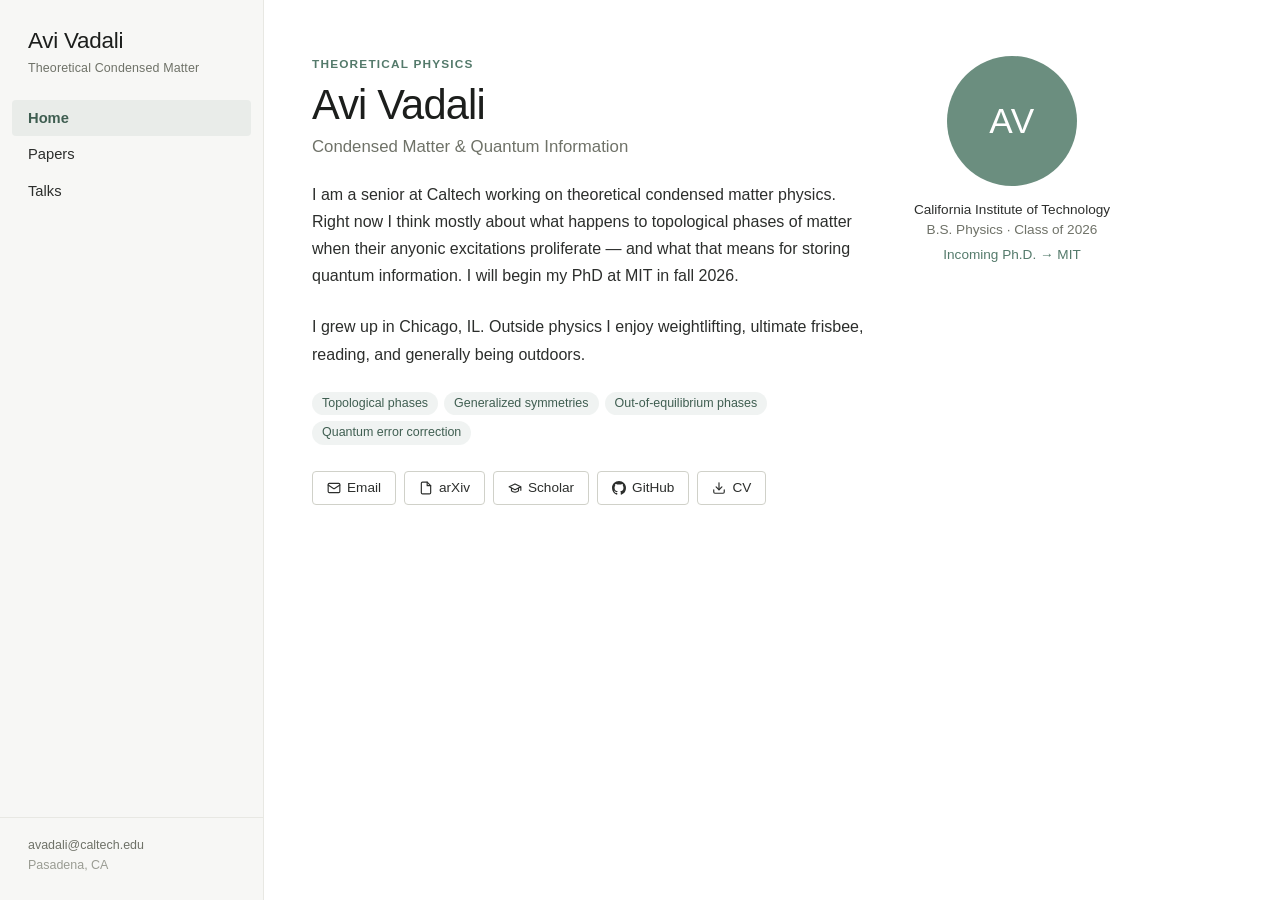
==== commit b214eee7: "f" ====
--- a/index.html
+++ b/index.html
@@ -6,90 +6,99 @@
     <title>Avi Vadali</title>
     <link rel="icon" type="image/svg+xml" href="favicon.svg">
     <link rel="stylesheet" href="style.css">
-    <link rel="preconnect" href="https://fonts.googleapis.com">
-    <link href="https://fonts.googleapis.com/css2?family=Inter:wght@300;400;500;600&family=Playfair+Display:ital,wght@0,400;0,600;1,400&display=swap" rel="stylesheet">
 </head>
 <body>
 
-<nav id="navbar">
-    <div class="nav-container">
-        <a href="index.html" class="nav-brand">Avi Vadali</a>
-        <button class="nav-toggle" id="nav-toggle" aria-label="Toggle menu">
-            <span></span><span></span><span></span>
-        </button>
-        <ul class="nav-links" id="nav-links">
+<aside class="side-bar" id="sidebar">
+    <div class="site-header">
+        <a href="index.html" class="site-title">Avi Vadali</a>
+        <p class="site-tagline">Theoretical Condensed Matter</p>
+    </div>
+
+    <nav class="site-nav">
+        <ul class="nav-list">
             <li><a href="index.html">Home</a></li>
-            <li><a href="about.html">About</a></li>
-            <li><a href="ideas.html">Ideas</a></li>
             <li><a href="papers.html">Papers</a></li>
             <li><a href="talks.html">Talks</a></li>
-            <li><a href="notes.html">Notes</a></li>
         </ul>
-    </div>
-</nav>
+    </nav>
 
-<section class="home-hero">
-    <div class="home-container">
-        <div class="home-text">
-            <p class="home-label">Theoretical Physics</p>
-            <h1 class="home-name">Avi Vadali</h1>
-            <p class="home-subtitle">Condensed Matter &amp; Quantum Information</p>
-            <p class="home-bio">
-                I am a senior at Caltech working on theoretical condensed matter physics.
-                Right now I think mostly about what happens to topological phases of matter when their
-                anyonic excitations proliferate — and what that means for storing quantum information.
-                I will begin my PhD at MIT in fall&nbsp;2026.
-            </p>
-            <div class="home-interests">
-                <span class="tag">Topological order</span>
-                <span class="tag">Non-Abelian anyons</span>
-                <span class="tag">Generalized symmetries</span>
-                <span class="tag">Quantum error correction</span>
-                <span class="tag">Moiré systems</span>
-            </div>
-            <div class="home-links">
-                <a href="mailto:avadali@caltech.edu" class="home-link">
-                    <svg width="13" height="13" viewBox="0 0 24 24" fill="none" stroke="currentColor" stroke-width="2" stroke-linecap="round" stroke-linejoin="round" aria-hidden="true"><rect x="2" y="4" width="20" height="16" rx="2"/><path d="m22 7-8.97 5.7a1.94 1.94 0 0 1-2.06 0L2 7"/></svg>
-                    Email
-                </a>
-                <a href="http://arxiv.org/a/vadali_a_1" class="home-link" target="_blank" rel="noopener">
-                    <svg width="13" height="13" viewBox="0 0 24 24" fill="none" stroke="currentColor" stroke-width="2" stroke-linecap="round" stroke-linejoin="round" aria-hidden="true"><path d="M15 2H6a2 2 0 0 0-2 2v16a2 2 0 0 0 2 2h12a2 2 0 0 0 2-2V7z"/><polyline points="14 2 14 8 20 8"/><line x1="9" y1="13" x2="15" y2="13"/><line x1="9" y1="17" x2="15" y2="17"/></svg>
-                    arXiv
-                </a>
-                <a href="https://scholar.google.com/citations?user=7d_kbWsAAAAJ&hl=en" class="home-link" target="_blank" rel="noopener">
-                    <svg width="13" height="13" viewBox="0 0 24 24" fill="none" stroke="currentColor" stroke-width="2" stroke-linecap="round" stroke-linejoin="round" aria-hidden="true"><path d="M22 10v6M2 10l10-5 10 5-10 5z"/><path d="M6 12v5c3 3 9 3 12 0v-5"/></svg>
-                    Scholar
-                </a>
-                <a href="https://github.com/aviVadali" class="home-link" target="_blank" rel="noopener">
-                    <svg width="13" height="13" viewBox="0 0 24 24" fill="currentColor" aria-hidden="true"><path d="M12 0C5.37 0 0 5.37 0 12c0 5.31 3.435 9.795 8.205 11.385.6.105.825-.255.825-.57 0-.285-.015-1.23-.015-2.235-3.015.555-3.795-.735-4.035-1.41-.135-.345-.72-1.41-1.23-1.695-.42-.225-1.02-.78-.015-.795.945-.015 1.62.87 1.845 1.23 1.08 1.815 2.805 1.305 3.495.99.105-.78.42-1.305.765-1.605-2.67-.3-5.46-1.335-5.46-5.925 0-1.305.465-2.385 1.23-3.225-.12-.3-.54-1.53.12-3.18 0 0 1.005-.315 3.3 1.23.96-.27 1.98-.405 3-.405s2.04.135 3 .405c2.295-1.56 3.3-1.23 3.3-1.23.66 1.65.24 2.88.12 3.18.765.84 1.23 1.905 1.23 3.225 0 4.605-2.805 5.625-5.475 5.925.435.375.81 1.095.81 2.22 0 1.605-.015 2.895-.015 3.3 0 .315.225.69.825.57A12.02 12.02 0 0 0 24 12c0-6.63-5.37-12-12-12z"/></svg>
-                    GitHub
-                </a>
-                <a href="avi_cv.pdf" class="home-link" target="_blank" rel="noopener">
-                    <svg width="13" height="13" viewBox="0 0 24 24" fill="none" stroke="currentColor" stroke-width="2" stroke-linecap="round" stroke-linejoin="round" aria-hidden="true"><path d="M21 15v4a2 2 0 0 1-2 2H5a2 2 0 0 1-2-2v-4"/><polyline points="7 10 12 15 17 10"/><line x1="12" y1="15" x2="12" y2="3"/></svg>
-                    CV
-                </a>
-            </div>
-        </div>
+    <footer class="site-footer">
+        <a href="mailto:avadali@caltech.edu">avadali@caltech.edu</a><br>
+        Pasadena, CA
+    </footer>
+</aside>
+<div class="side-bar-scrim" id="sidebar-scrim"></div>
 
-        <div class="home-aside">
-            <div class="avatar-frame avatar-placeholder">
-                <span class="avatar-initials">AV</span>
-            </div>
-            <div class="home-affil">
-                <p class="affil-primary">California Institute of Technology</p>
-                <p class="affil-secondary">B.S. Physics &middot; Class of 2026</p>
-                <p class="affil-next">Incoming Ph.D. &rarr; MIT</p>
-            </div>
+<div class="main">
+    <header class="main-header">
+        <button class="menu-button" id="menu-button" aria-label="Toggle navigation">
+            <svg viewBox="0 0 24 24" fill="none" stroke="currentColor" stroke-width="2" stroke-linecap="round" stroke-linejoin="round"><line x1="3" y1="6" x2="21" y2="6"/><line x1="3" y1="12" x2="21" y2="12"/><line x1="3" y1="18" x2="21" y2="18"/></svg>
+        </button>
+        <span class="main-header-title">Avi Vadali</span>
+    </header>
+
+    <div class="main-content-wrap">
+        <div class="main-content">
+
+            <section class="hero">
+                <div>
+                    <p class="hero-eyebrow">Theoretical Physics</p>
+                    <h1 class="hero-name">Avi Vadali</h1>
+                    <p class="hero-subtitle">Condensed Matter &amp; Quantum Information</p>
+                    <p class="hero-bio">
+                        I am a senior at Caltech working on theoretical condensed matter physics.
+                        Right now I think mostly about what happens to topological phases of matter when their
+                        anyonic excitations proliferate &mdash; and what that means for storing quantum information.
+                        I will begin my PhD at MIT in fall&nbsp;2026.
+                    </p>
+                    <p class="hero-bio">
+                        I grew up in Chicago, IL. Outside physics I enjoy weightlifting, ultimate frisbee, reading,
+                        and generally being outdoors.
+                    </p>
+                    <div class="hero-tags">
+                        <span class="tag">Topological phases</span>
+                        <span class="tag">Generalized symmetries</span>
+                        <span class="tag">Out-of-equilibrium phases</span>
+                        <span class="tag">Quantum error correction</span>
+                    </div>
+                    <div class="hero-links">
+                        <a href="mailto:avadali@caltech.edu" class="btn">
+                            <svg viewBox="0 0 24 24" fill="none" stroke="currentColor" stroke-width="2" stroke-linecap="round" stroke-linejoin="round"><rect x="2" y="4" width="20" height="16" rx="2"/><path d="m22 7-8.97 5.7a1.94 1.94 0 0 1-2.06 0L2 7"/></svg>
+                            Email
+                        </a>
+                        <a href="http://arxiv.org/a/vadali_a_1" class="btn" target="_blank" rel="noopener">
+                            <svg viewBox="0 0 24 24" fill="none" stroke="currentColor" stroke-width="2" stroke-linecap="round" stroke-linejoin="round"><path d="M14 2H6a2 2 0 0 0-2 2v16a2 2 0 0 0 2 2h12a2 2 0 0 0 2-2V8z"/><polyline points="14 2 14 8 20 8"/></svg>
+                            arXiv
+                        </a>
+                        <a href="https://scholar.google.com/citations?user=7d_kbWsAAAAJ&hl=en" class="btn" target="_blank" rel="noopener">
+                            <svg viewBox="0 0 24 24" fill="none" stroke="currentColor" stroke-width="2" stroke-linecap="round" stroke-linejoin="round"><path d="M22 10v6M2 10l10-5 10 5-10 5z"/><path d="M6 12v5c3 3 9 3 12 0v-5"/></svg>
+                            Scholar
+                        </a>
+                        <a href="https://github.com/aviVadali" class="btn" target="_blank" rel="noopener">
+                            <svg viewBox="0 0 24 24" fill="currentColor"><path d="M12 0C5.37 0 0 5.37 0 12c0 5.31 3.435 9.795 8.205 11.385.6.105.825-.255.825-.57 0-.285-.015-1.23-.015-2.235-3.015.555-3.795-.735-4.035-1.41-.135-.345-.72-1.41-1.23-1.695-.42-.225-1.02-.78-.015-.795.945-.015 1.62.87 1.845 1.23 1.08 1.815 2.805 1.305 3.495.99.105-.78.42-1.305.765-1.605-2.67-.3-5.46-1.335-5.46-5.925 0-1.305.465-2.385 1.23-3.225-.12-.3-.54-1.53.12-3.18 0 0 1.005-.315 3.3 1.23.96-.27 1.98-.405 3-.405s2.04.135 3 .405c2.295-1.56 3.3-1.23 3.3-1.23.66 1.65.24 2.88.12 3.18.765.84 1.23 1.905 1.23 3.225 0 4.605-2.805 5.625-5.475 5.925.435.375.81 1.095.81 2.22 0 1.605-.015 2.895-.015 3.3 0 .315.225.69.825.57A12.02 12.02 0 0 0 24 12c0-6.63-5.37-12-12-12z"/></svg>
+                            GitHub
+                        </a>
+                        <a href="avi_cv.pdf" class="btn" target="_blank" rel="noopener">
+                            <svg viewBox="0 0 24 24" fill="none" stroke="currentColor" stroke-width="2" stroke-linecap="round" stroke-linejoin="round"><path d="M21 15v4a2 2 0 0 1-2 2H5a2 2 0 0 1-2-2v-4"/><polyline points="7 10 12 15 17 10"/><line x1="12" y1="15" x2="12" y2="3"/></svg>
+                            CV
+                        </a>
+                    </div>
+                </div>
+
+                <aside class="hero-aside">
+                    <div class="avatar"><span>AV</span></div>
+                    <div class="affil">
+                        <p class="affil-primary">California Institute of Technology</p>
+                        <p>B.S. Physics &middot; Class of 2026</p>
+                        <p class="affil-next">Incoming Ph.D. &rarr; MIT</p>
+                    </div>
+                </aside>
+            </section>
+
         </div>
     </div>
-</section>
-
-<footer>
-    <div class="footer-inner">
-        <p>Avi Vadali &middot; <a href="mailto:avadali@caltech.edu" class="footer-link">avadali@caltech.edu</a> &middot; &copy; 2026</p>
-        <span>Pasadena, CA</span>
-    </div>
-</footer>
+</div>
 
 <script src="script.js"></script>
 </body>
--- a/style.css
+++ b/style.css
@@ -1,494 +1,532 @@
+/* ==========================================================================
+   Avi Vadali — Just the Docs–style layout, calm sage palette
+   ========================================================================== */
+
 *, *::before, *::after { margin: 0; padding: 0; box-sizing: border-box; }
 
 :root {
-    --bg:              #f7f4ef;
-    --bg-alt:          #edeae3;
-    --bg-card:         #fdfcf9;
-    --border:          rgba(28, 22, 14, 0.09);
-    --border-strong:   rgba(28, 22, 14, 0.16);
-    --text:            #1d1b18;
-    --text-muted:      #5f5a53;
-    --text-dim:        #a09488;
-    --accent:          #3f6b62;
-    --accent-hover:    #325a52;
-    --accent-dim:      rgba(63, 107, 98, 0.09);
-    --accent-border:   rgba(63, 107, 98, 0.24);
-    --gold:            #7a5c1e;
-    --gold-dim:        rgba(122, 92, 30, 0.09);
-    --gold-border:     rgba(122, 92, 30, 0.24);
-    --slate:           #546070;
-    --slate-dim:       rgba(84, 96, 112, 0.08);
-    --slate-border:    rgba(84, 96, 112, 0.22);
-    --font-sans:  'Inter', -apple-system, BlinkMacSystemFont, 'Segoe UI', sans-serif;
-    --font-serif: 'Playfair Display', Georgia, 'Times New Roman', serif;
-    --nav-h:  60px;
-    --max-w:  860px;
-    --wide-w: 1000px;
+    /* Calm sage palette */
+    --accent:           #6b8e7f;
+    --accent-dark:      #547a6b;
+    --accent-darker:    #3f5e51;
+    --accent-tint:      rgba(107, 142, 127, 0.10);
+    --accent-tint-2:    rgba(107, 142, 127, 0.18);
+
+    --bg:               #ffffff;
+    --bg-sidebar:       #f7f7f5;
+    --bg-code:          #f3f3f0;
+    --bg-hover:         #efefea;
+
+    --text:             #2c2e2c;
+    --text-heading:     #1c1e1c;
+    --text-muted:       #6f7268;
+    --text-dim:         #9a9c93;
+
+    --border:           #e8e8e3;
+    --border-strong:    #d0d1c9;
+
+    --gold:             #8a6d2a;
+    --gold-tint:        rgba(138, 109, 42, 0.10);
+
+    /* Typography — Just the Docs uses a system sans stack */
+    --font-sans:  -apple-system, BlinkMacSystemFont, 'Segoe UI', Helvetica, Arial,
+                  sans-serif, 'Apple Color Emoji', 'Segoe UI Emoji';
+    --font-mono:  ui-monospace, SFMono-Regular, 'SF Mono', Menlo, Consolas,
+                  'Liberation Mono', monospace;
+
+    /* Layout */
+    --sidebar-w:        264px;
+    --content-max:      800px;
+    --content-pad-x:    48px;
+
+    --shadow-drawer: 0 10px 30px rgba(0, 0, 0, 0.12);
 }
 
 html { scroll-behavior: smooth; }
 
 body {
     font-family: var(--font-sans);
+    font-size: 14px;
+    line-height: 1.5;
+    color: var(--text);
     background: var(--bg);
-    color: var(--text);
+    -webkit-font-smoothing: antialiased;
+    -moz-osx-font-smoothing: grayscale;
+}
+
+a { color: var(--accent-dark); text-decoration: none; transition: color 0.12s; }
+a:hover { color: var(--accent-darker); text-decoration: underline; text-underline-offset: 2px; }
+
+h1, h2, h3, h4, h5, h6 {
+    color: var(--text-heading);
+    font-weight: 500;
+    line-height: 1.25;
+}
+strong { font-weight: 600; }
+
+/* ────────────────────────────────────────────────────────────────────────
+   Site shell — sidebar (left) + main (right)
+   ──────────────────────────────────────────────────────────────────────── */
+.side-bar {
+    position: fixed;
+    top: 0; left: 0;
+    width: var(--sidebar-w);
+    height: 100vh;
+    background: var(--bg-sidebar);
+    border-right: 1px solid var(--border);
+    display: flex;
+    flex-direction: column;
+    z-index: 100;
+    overflow-y: auto;
+    transition: transform 0.22s ease;
+}
+
+.site-header {
+    padding: 28px 28px 18px;
+}
+
+.site-title {
+    display: block;
+    font-size: 1.4rem;
+    font-weight: 500;
+    letter-spacing: -0.01em;
+    color: var(--text-heading);
+    line-height: 1.2;
+}
+.site-title:hover { color: var(--accent-dark); text-decoration: none; }
+
+.site-tagline {
+    margin-top: 4px;
+    font-size: 0.78rem;
+    color: var(--text-muted);
+    letter-spacing: 0.01em;
+}
+
+/* Sidebar nav */
+.site-nav {
+    flex: 1;
+    padding: 4px 12px 24px;
+}
+
+.nav-list {
+    list-style: none;
+    margin: 0;
+}
+.nav-list li { margin: 0; }
+
+.nav-list a {
+    display: block;
+    padding: 8px 16px;
+    color: var(--text);
+    border-radius: 4px;
+    font-size: 0.92rem;
+    line-height: 1.4;
+    transition: background 0.12s, color 0.12s;
+}
+.nav-list a:hover {
+    background: var(--bg-hover);
+    color: var(--accent-darker);
+    text-decoration: none;
+}
+.nav-list a.active {
+    background: var(--accent-tint);
+    color: var(--accent-darker);
+    font-weight: 600;
+}
+
+.nav-divider {
+    border: 0;
+    border-top: 1px solid var(--border);
+    margin: 14px 16px;
+}
+
+.nav-label {
+    padding: 4px 16px 6px;
+    font-size: 0.72rem;
+    font-weight: 600;
+    letter-spacing: 0.06em;
+    text-transform: uppercase;
+    color: var(--text-muted);
+}
+
+/* Sidebar footer (auxiliary) */
+.site-footer {
+    padding: 18px 28px 24px;
+    font-size: 0.78rem;
+    color: var(--text-dim);
+    border-top: 1px solid var(--border);
+    line-height: 1.6;
+}
+.site-footer a { color: var(--text-muted); }
+.site-footer a:hover { color: var(--accent-dark); }
+
+/* Main content */
+.main {
+    margin-left: var(--sidebar-w);
+    min-height: 100vh;
+}
+
+.main-content-wrap {
+    padding: 56px var(--content-pad-x) 96px;
+    max-width: calc(var(--content-max) + var(--content-pad-x) * 2);
+}
+
+.main-content {
+    max-width: var(--content-max);
+}
+
+/* ────────────────────────────────────────────────────────────────────────
+   Mobile site header (hidden on desktop, shown when sidebar collapses)
+   ──────────────────────────────────────────────────────────────────────── */
+.main-header {
+    display: none;
+    height: 56px;
+    background: var(--bg);
+    border-bottom: 1px solid var(--border);
+    align-items: center;
+    padding: 0 16px;
+    position: sticky; top: 0;
+    z-index: 50;
+}
+
+.menu-button {
+    display: flex;
+    align-items: center;
+    justify-content: center;
+    width: 40px; height: 40px;
+    background: transparent;
+    border: 0;
+    color: var(--text);
+    border-radius: 4px;
+    cursor: pointer;
+}
+.menu-button:hover { background: var(--bg-hover); }
+.menu-button svg { width: 22px; height: 22px; }
+
+.main-header-title {
+    margin-left: 8px;
+    font-size: 1rem;
+    font-weight: 500;
+    color: var(--text-heading);
+}
+
+/* Sidebar scrim (mobile drawer) */
+.side-bar-scrim {
+    display: none;
+    position: fixed;
+    inset: 0;
+    background: rgba(0, 0, 0, 0.4);
+    z-index: 90;
+}
+
+/* ────────────────────────────────────────────────────────────────────────
+   Page header
+   ──────────────────────────────────────────────────────────────────────── */
+.page-eyebrow {
+    font-size: 0.74rem;
+    font-weight: 600;
+    text-transform: uppercase;
+    letter-spacing: 0.1em;
+    color: var(--accent-dark);
+    margin-bottom: 8px;
+}
+
+.page-title {
+    font-size: 2.4rem;
+    font-weight: 400;
+    line-height: 1.15;
+    letter-spacing: -0.015em;
+    color: var(--text-heading);
+    margin-bottom: 12px;
+}
+
+.page-lead {
+    font-size: 0.98rem;
+    color: var(--text-muted);
+    line-height: 1.65;
+    margin-bottom: 36px;
+    max-width: 640px;
+}
+
+/* ────────────────────────────────────────────────────────────────────────
+   Home page (hero)
+   ──────────────────────────────────────────────────────────────────────── */
+.hero {
+    display: grid;
+    grid-template-columns: 1fr 200px;
+    gap: 40px;
+    align-items: start;
+}
+
+.hero-eyebrow {
+    font-size: 0.74rem;
+    font-weight: 600;
+    text-transform: uppercase;
+    letter-spacing: 0.1em;
+    color: var(--accent-dark);
+    margin-bottom: 8px;
+}
+
+.hero-name {
+    font-size: 2.6rem;
+    font-weight: 400;
+    line-height: 1.1;
+    letter-spacing: -0.02em;
+    color: var(--text-heading);
+    margin-bottom: 6px;
+}
+
+.hero-subtitle {
+    font-size: 1.05rem;
+    color: var(--text-muted);
+    margin-bottom: 22px;
+}
+
+.hero-bio {
+    font-size: 1rem;
     line-height: 1.7;
-    -webkit-font-smoothing: antialiased;
-    animation: fadeIn 0.35s ease;
-}
-
-@keyframes fadeIn {
-    from { opacity: 0; transform: translateY(5px); }
-    to   { opacity: 1; transform: translateY(0); }
-}
-
-h1, h2, h3 { font-family: var(--font-serif); font-weight: 600; line-height: 1.25; }
-a { color: inherit; text-decoration: none; }
-
-.container      { max-width: var(--max-w);  margin: 0 auto; padding: 0 28px; }
-.container-wide { max-width: var(--wide-w); margin: 0 auto; padding: 0 28px; }
-.page           { padding: 72px 0 96px; }
-
-/* ── Navbar ──────────────────────────────────────────────── */
-#navbar {
-    position: sticky; top: 0; z-index: 100;
-    height: var(--nav-h);
-    background: rgba(247, 244, 239, 0.94);
-    backdrop-filter: blur(16px);
-    -webkit-backdrop-filter: blur(16px);
+    color: var(--text);
+    margin-bottom: 24px;
+}
+
+.hero-tags {
+    display: flex;
+    flex-wrap: wrap;
+    gap: 6px;
+    margin-bottom: 26px;
+}
+.tag {
+    display: inline-flex;
+    align-items: center;
+    padding: 3px 10px;
+    background: var(--accent-tint);
+    color: var(--accent-darker);
+    border-radius: 12px;
+    font-size: 0.78rem;
+    line-height: 1.4;
+}
+
+.hero-links {
+    display: flex;
+    flex-wrap: wrap;
+    gap: 8px;
+}
+.btn {
+    display: inline-flex;
+    align-items: center;
+    gap: 6px;
+    padding: 6px 14px;
+    border: 1px solid var(--border-strong);
+    border-radius: 4px;
+    background: var(--bg);
+    color: var(--text);
+    font-size: 0.85rem;
+    font-weight: 500;
+    transition: all 0.15s;
+}
+.btn:hover {
+    background: var(--accent-tint);
+    border-color: var(--accent);
+    color: var(--accent-darker);
+    text-decoration: none;
+}
+.btn svg { width: 14px; height: 14px; }
+
+.hero-aside {
+    display: flex;
+    flex-direction: column;
+    align-items: center;
+    text-align: center;
+    gap: 14px;
+}
+
+.avatar {
+    width: 130px; height: 130px;
+    border-radius: 50%;
+    background: var(--accent);
+    color: #fff;
+    display: flex;
+    align-items: center;
+    justify-content: center;
+    font-size: 2.2rem;
+    font-weight: 400;
+    letter-spacing: 0.02em;
+}
+
+.affil { font-size: 0.85rem; line-height: 1.5; color: var(--text-muted); }
+.affil .affil-primary  { font-weight: 500; color: var(--text); }
+.affil .affil-next     { color: var(--accent-dark); margin-top: 4px; font-weight: 500; }
+
+/* ────────────────────────────────────────────────────────────────────────
+   About page
+   ──────────────────────────────────────────────────────────────────────── */
+.about-body p {
+    font-size: 1rem;
+    line-height: 1.75;
+    margin-bottom: 16px;
+    color: var(--text);
+}
+.about-body p:last-child { margin-bottom: 0; }
+
+/* ────────────────────────────────────────────────────────────────────────
+   Papers
+   ──────────────────────────────────────────────────────────────────────── */
+.pub-list { display: flex; flex-direction: column; }
+
+.pub {
+    display: grid;
+    grid-template-columns: 32px 1fr;
+    gap: 16px;
+    padding: 18px 0;
     border-bottom: 1px solid var(--border);
 }
-
-.nav-container {
-    max-width: var(--wide-w); margin: 0 auto; padding: 0 28px;
-    height: 100%; display: flex; align-items: center; justify-content: space-between;
-}
-
-.nav-brand {
-    font-family: var(--font-serif); font-size: 1.05rem; font-weight: 600;
-    color: var(--text); letter-spacing: 0.01em; transition: color 0.2s;
-}
-.nav-brand:hover { color: var(--accent); }
-
-.nav-links { display: flex; list-style: none; gap: 30px; }
-
-.nav-links a {
-    font-size: 0.82rem; font-weight: 500; color: var(--text-muted);
-    letter-spacing: 0.04em; transition: color 0.2s;
-    position: relative; padding-bottom: 3px;
-}
-
-.nav-links a::after {
-    content: ''; position: absolute; bottom: -2px; left: 0;
-    width: 0; height: 1.5px; background: var(--accent);
-    transition: width 0.22s ease; border-radius: 2px;
-}
-
-.nav-links a:hover,
-.nav-links a.active { color: var(--accent); }
-
-.nav-links a:hover::after,
-.nav-links a.active::after { width: 100%; }
-
-.nav-toggle {
-    display: none; flex-direction: column; gap: 5px;
-    background: none; border: none; cursor: pointer; padding: 4px;
-}
-.nav-toggle span {
-    display: block; width: 22px; height: 1.5px;
-    background: var(--text-muted); border-radius: 2px; transition: all 0.25s;
-}
-
-/* ── Home hero ───────────────────────────────────────────── */
-.home-hero {
-    min-height: calc(100vh - var(--nav-h));
-    display: flex; align-items: center;
-    padding: 64px 0 80px;
-    background-image: radial-gradient(circle, rgba(63, 107, 98, 0.07) 1px, transparent 1px);
-    background-size: 28px 28px;
-}
-
-.home-container {
-    max-width: var(--wide-w); margin: 0 auto; padding: 0 28px;
-    display: flex; align-items: center; justify-content: space-between; gap: 64px;
-}
-
-.home-text { max-width: 560px; }
-
-.home-label {
-    font-size: 0.7rem; font-weight: 600; letter-spacing: 0.15em;
-    text-transform: uppercase; color: var(--accent);
-    margin-bottom: 18px; display: flex; align-items: center; gap: 10px;
-}
-.home-label::after {
-    content: ''; display: inline-block;
-    width: 28px; height: 1px; background: var(--accent); opacity: 0.5;
-}
-
-.home-name {
-    font-family: var(--font-serif);
-    font-size: clamp(2.5rem, 5.5vw, 3.6rem);
-    font-weight: 600; color: var(--text);
-    margin-bottom: 10px; letter-spacing: -0.01em; line-height: 1.15;
-}
-
-.home-subtitle {
-    font-size: 1.05rem; color: var(--text-muted);
-    margin-bottom: 24px; font-style: italic;
-    font-family: var(--font-serif);
-}
-
-.home-bio {
-    font-size: 0.95rem; line-height: 1.88;
-    color: var(--text-muted); margin-bottom: 28px;
-}
-
-.home-interests { display: flex; flex-wrap: wrap; gap: 8px; margin-bottom: 34px; }
-
-.tag {
-    display: inline-block; padding: 4px 13px; border-radius: 99px;
-    font-size: 0.72rem; font-weight: 500;
-    background: var(--accent-dim); color: var(--accent);
-    border: 1px solid var(--accent-border); letter-spacing: 0.01em;
-    transition: background 0.2s, border-color 0.2s;
-}
-.tag:hover { background: rgba(63, 107, 98, 0.15); border-color: rgba(63, 107, 98, 0.38); }
-
-.home-links { display: flex; gap: 8px; flex-wrap: wrap; align-items: center; }
-
-.home-link {
-    display: inline-flex; align-items: center; gap: 6px;
-    font-size: 0.74rem; font-weight: 500; color: var(--text-muted);
-    letter-spacing: 0.05em; text-transform: uppercase;
-    padding: 8px 16px; border-radius: 8px;
-    border: 1px solid var(--border-strong); background: var(--bg-card);
-    box-shadow: 0 1px 3px rgba(28, 22, 14, 0.05);
-    transition: all 0.2s; white-space: nowrap;
-}
-.home-link svg { flex-shrink: 0; opacity: 0.6; transition: opacity 0.2s; }
-.home-link:hover {
-    color: var(--accent); border-color: var(--accent-border);
-    background: var(--accent-dim);
-    box-shadow: 0 3px 10px rgba(63, 107, 98, 0.1);
-    transform: translateY(-1px);
-}
-.home-link:hover svg { opacity: 1; }
-.home-link:active { transform: translateY(0); }
-
-.home-aside {
-    display: flex; flex-direction: column;
-    align-items: center; gap: 20px; flex-shrink: 0;
-}
-
-.avatar-frame {
-    width: 192px; height: 192px; border-radius: 50%;
-    overflow: hidden; border: 3px solid var(--bg-card);
-    box-shadow: 0 0 0 1px var(--border), 0 6px 28px rgba(28, 22, 14, 0.12);
-}
-.avatar-img { width: 100%; height: 100%; object-fit: cover; object-position: center top; }
-
-.avatar-placeholder {
-    background: linear-gradient(135deg, rgba(63,107,98,0.10) 0%, rgba(63,107,98,0.18) 100%);
-    display: flex; align-items: center; justify-content: center;
-}
-.avatar-initials {
-    font-family: var(--font-serif); font-size: 3rem; font-weight: 600;
-    color: var(--accent); letter-spacing: 0.05em; user-select: none;
-}
-
-.home-affil { text-align: center; }
-.affil-primary   { font-size: 0.83rem; font-weight: 500; color: var(--text-muted); }
-.affil-secondary { font-size: 0.77rem; color: var(--text-dim); margin-top: 3px; }
-.affil-next      { font-size: 0.77rem; color: var(--accent); font-weight: 500; margin-top: 5px; }
-
-/* ── Page header (inner pages) ───────────────────────────── */
-.page-header {
-    padding: 52px 0 44px;
+.pub:last-child { border-bottom: 0; }
+
+.pub-num {
+    font-size: 0.78rem;
+    color: var(--text-dim);
+    font-variant-numeric: tabular-nums;
+    padding-top: 2px;
+}
+
+.pub-title {
+    font-size: 1rem;
+    font-weight: 500;
+    color: var(--text-heading);
+    line-height: 1.4;
+    margin-bottom: 4px;
+}
+.pub-dagger { color: var(--gold); margin-left: 2px; }
+
+.pub-authors { font-size: 0.9rem; color: var(--text); margin-bottom: 2px; }
+.pub-authors strong { font-weight: 600; }
+
+.pub-journal {
+    font-size: 0.88rem;
+    color: var(--text-muted);
+    margin-bottom: 8px;
+    font-style: normal;
+}
+.pub-journal em { font-style: italic; }
+
+.pub-row {
+    display: flex;
+    flex-wrap: wrap;
+    gap: 8px;
+    margin-top: 2px;
+}
+.pub-link {
+    display: inline-flex;
+    align-items: center;
+    padding: 3px 10px;
+    border: 1px solid var(--border-strong);
+    border-radius: 3px;
+    font-size: 0.78rem;
+    color: var(--text);
+    font-family: var(--font-mono);
+    transition: all 0.15s;
+}
+.pub-link:hover {
+    background: var(--accent-tint);
+    border-color: var(--accent);
+    color: var(--accent-darker);
+    text-decoration: none;
+}
+.label-prep {
+    display: inline-flex;
+    align-items: center;
+    padding: 3px 10px;
+    border-radius: 3px;
+    font-size: 0.76rem;
+    background: var(--gold-tint);
+    color: var(--gold);
+    border: 1px solid rgba(138, 109, 42, 0.30);
+}
+
+/* ────────────────────────────────────────────────────────────────────────
+   Talks
+   ──────────────────────────────────────────────────────────────────────── */
+.talk-list { display: flex; flex-direction: column; }
+
+.talk {
+    display: grid;
+    grid-template-columns: 64px 1fr;
+    gap: 16px;
+    padding: 16px 0;
     border-bottom: 1px solid var(--border);
-    margin-bottom: 52px;
-}
-.page-header-eyebrow {
-    font-size: 0.68rem; font-weight: 700;
-    letter-spacing: 0.14em; text-transform: uppercase;
-    color: var(--accent); margin-bottom: 10px;
-}
-.page-header-title {
-    font-family: var(--font-serif);
-    font-size: clamp(1.8rem, 4vw, 2.4rem);
-    font-weight: 600; color: var(--text); margin-bottom: 12px;
-}
-.page-header-desc {
-    font-size: 0.91rem; color: var(--text-muted);
-    line-height: 1.78; max-width: 600px;
-}
-
-/* ── Sub-section labels ──────────────────────────────────── */
-.sub-section { margin-bottom: 52px; }
-.sub-section:last-child { margin-bottom: 0; }
-
-.sub-label {
-    font-family: var(--font-sans);
-    font-size: 0.65rem; font-weight: 700;
-    letter-spacing: 0.14em; text-transform: uppercase;
-    color: var(--text-dim); margin-bottom: 20px;
-    padding-bottom: 8px; border-bottom: 1px solid var(--border);
-}
-
-.inline-link { color: var(--accent); border-bottom: 1px solid var(--accent-border); transition: border-color 0.2s; }
-.inline-link:hover { border-color: var(--accent); }
-
-/* ── About page ──────────────────────────────────────────── */
-.about-bio-text p {
-    font-size: 0.92rem; color: var(--text-muted);
-    line-height: 1.9; margin-bottom: 14px;
-}
-.about-bio-text p:last-child { margin-bottom: 0; }
-.about-bio-text strong { color: var(--text); font-weight: 600; }
-
-.edu-list { display: flex; flex-direction: column; gap: 20px; }
-
-.edu-entry { display: grid; grid-template-columns: 130px 1fr; gap: 20px; }
-.edu-years { font-size: 0.75rem; color: var(--text-dim); font-weight: 500; letter-spacing: 0.02em; padding-top: 3px; }
-.edu-inst   { font-size: 0.92rem; font-weight: 600; color: var(--text); margin-bottom: 2px; }
-.edu-degree { font-size: 0.83rem; color: var(--text-muted); }
-.edu-detail { font-size: 0.78rem; color: var(--text-dim); margin-top: 2px; }
-
-.research-timeline { display: flex; flex-direction: column; }
-
-.research-entry {
-    display: grid; grid-template-columns: 130px 1fr; gap: 20px;
-    padding: 26px 0; border-bottom: 1px solid var(--border);
-}
-.research-entry:first-child { border-top: 1px solid var(--border); }
-
-.research-dates { font-size: 0.75rem; color: var(--text-dim); font-weight: 500; letter-spacing: 0.02em; line-height: 1.6; padding-top: 3px; }
-.research-loc   { font-size: 0.71rem; color: var(--text-dim); margin-top: 2px; font-style: italic; }
-.research-group  { font-size: 0.92rem; font-weight: 600; color: var(--text); margin-bottom: 2px; }
-.research-advisor { font-size: 0.82rem; color: var(--accent); font-weight: 500; margin-bottom: 10px; }
-
-.research-points { list-style: none; display: flex; flex-direction: column; gap: 6px; }
-.research-points li {
-    font-size: 0.85rem; color: var(--text-muted); line-height: 1.78;
-    padding-left: 14px; position: relative;
-}
-.research-points li::before {
-    content: '◦'; position: absolute; left: 0;
-    color: var(--accent); opacity: 0.6; font-size: 0.7rem; top: 3px;
-}
-
-.award-group { margin-bottom: 28px; }
-.award-group:last-child { margin-bottom: 0; }
-
-.award-group-label {
-    font-size: 0.65rem; font-weight: 700;
-    letter-spacing: 0.14em; text-transform: uppercase;
-    color: var(--text-dim); margin-bottom: 12px;
-}
-
-.award-list { display: flex; flex-direction: column; gap: 9px; }
-.award-item { display: flex; justify-content: space-between; align-items: baseline; gap: 12px; }
-.award-name { font-size: 0.86rem; color: var(--text-muted); line-height: 1.5; }
-.award-year { flex-shrink: 0; font-size: 0.74rem; color: var(--text-dim); font-weight: 500; letter-spacing: 0.03em; }
-.award-note { font-size: 0.7rem; color: var(--text-dim); font-style: italic; margin-left: 4px; }
-
-.teaching-list { display: flex; flex-direction: column; gap: 16px; }
-.teaching-item  { display: grid; grid-template-columns: 130px 1fr; gap: 20px; }
-.teaching-term   { font-size: 0.75rem; color: var(--text-dim); font-weight: 500; letter-spacing: 0.02em; padding-top: 2px; }
-.teaching-course { font-size: 0.88rem; font-weight: 500; color: var(--text); margin-bottom: 2px; }
-.teaching-role   { font-size: 0.8rem; color: var(--text-muted); }
-
-/* ── Ideas page ──────────────────────────────────────────── */
-.ideas-list { display: flex; flex-direction: column; }
-
-.idea-item { display: flex; gap: 24px; padding: 30px 0; border-bottom: 1px solid var(--border); }
-.idea-item:first-child { border-top: 1px solid var(--border); }
-
-.idea-num {
-    flex-shrink: 0; font-size: 0.68rem; font-weight: 700;
-    color: var(--accent); letter-spacing: 0.08em;
-    padding-top: 4px; width: 22px; opacity: 0.6;
-}
-
-.idea-body { flex: 1; }
-
-.idea-question {
-    font-family: var(--font-serif);
-    font-size: 0.98rem; font-weight: 400;
-    color: var(--text); line-height: 1.72;
-    margin-bottom: 10px;
-}
-
-.idea-context {
-    font-size: 0.85rem; color: var(--text-muted);
-    line-height: 1.80; margin-bottom: 12px;
-}
-
-.idea-tags { display: flex; flex-wrap: wrap; gap: 6px; }
-.idea-tag {
-    display: inline-block; padding: 2px 9px; border-radius: 99px;
-    font-size: 0.67rem; font-weight: 500;
-    background: var(--accent-dim); color: var(--accent);
-    border: 1px solid var(--accent-border); letter-spacing: 0.01em;
-}
-
-/* ── Papers page ─────────────────────────────────────────── */
-.pub-list { display: flex; flex-direction: column; }
-
-.pub-item { display: flex; gap: 22px; padding: 22px 0; border-bottom: 1px solid var(--border); }
-.pub-item:first-child { border-top: 1px solid var(--border); }
-
-.pub-num {
-    flex-shrink: 0; width: 24px;
-    font-size: 0.74rem; font-weight: 600;
-    color: var(--text-dim); padding-top: 3px; text-align: right;
-}
-.pub-content { flex: 1; }
-.pub-title   { font-size: 0.935rem; font-weight: 500; color: var(--text); margin-bottom: 5px; line-height: 1.52; }
-.pub-dagger  { color: var(--text-dim); font-size: 0.85em; }
-.pub-authors { font-size: 0.83rem; color: var(--text-muted); margin-bottom: 3px; }
-.pub-journal { font-size: 0.79rem; color: var(--text-dim); margin-bottom: 10px; }
-
-.pub-row { display: flex; gap: 12px; flex-wrap: wrap; align-items: center; }
-
-.pub-link {
-    font-size: 0.73rem; font-weight: 500; color: var(--accent);
-    border-bottom: 1px solid var(--accent-border);
-    letter-spacing: 0.03em; transition: border-color 0.2s, opacity 0.2s; opacity: 0.82;
-}
-.pub-link:hover { opacity: 1; border-color: var(--accent); }
-
-.label-prep {
-    display: inline-block; padding: 2px 9px; border-radius: 99px;
-    font-size: 0.67rem; font-weight: 500;
-    background: var(--slate-dim); color: var(--slate);
-    border: 1px solid var(--slate-border); letter-spacing: 0.01em;
-}
-
-/* ── Talks page ──────────────────────────────────────────── */
-.talk-list { display: flex; flex-direction: column; }
-
-.talk-item { display: flex; gap: 24px; padding: 20px 0; border-bottom: 1px solid var(--border); }
-.talk-item:first-child { border-top: 1px solid var(--border); }
+}
+.talk:last-child { border-bottom: 0; }
 
 .talk-year {
-    flex-shrink: 0; width: 38px;
-    font-size: 0.75rem; font-weight: 600;
-    color: var(--accent); padding-top: 2px; letter-spacing: 0.03em;
-}
-.talk-content { flex: 1; }
-.talk-title { font-size: 0.92rem; font-weight: 500; color: var(--text); margin-bottom: 4px; line-height: 1.5; }
-.talk-venue { font-size: 0.82rem; color: var(--text-muted); margin-bottom: 8px; }
-
+    font-size: 0.95rem;
+    font-weight: 500;
+    color: var(--accent-dark);
+    font-variant-numeric: tabular-nums;
+    padding-top: 1px;
+}
+
+.talk-title {
+    font-size: 0.98rem;
+    font-weight: 500;
+    color: var(--text-heading);
+    line-height: 1.4;
+    margin-bottom: 3px;
+}
+.talk-venue {
+    font-size: 0.88rem;
+    color: var(--text-muted);
+    margin-bottom: 6px;
+}
 .talk-badge {
-    display: inline-block; padding: 2px 9px; border-radius: 99px;
-    font-size: 0.67rem; font-weight: 500;
-    background: var(--accent-dim); color: var(--accent);
-    border: 1px solid var(--accent-border); letter-spacing: 0.01em;
+    display: inline-block;
+    padding: 2px 8px;
+    border-radius: 3px;
+    font-size: 0.74rem;
+    background: var(--bg-hover);
+    color: var(--text-muted);
 }
 .talk-badge-gold {
-    background: var(--gold-dim); color: var(--gold); border-color: var(--gold-border);
-}
-
-/* ── Notes page ──────────────────────────────────────────── */
-.notes-grid {
-    display: grid;
-    grid-template-columns: repeat(auto-fill, minmax(256px, 1fr));
-    gap: 16px;
-}
-
-.note-card {
-    background: var(--bg-card); border: 1px solid var(--border);
-    border-radius: 10px; padding: 22px;
-    display: flex; flex-direction: column; gap: 10px;
-    transition: border-color 0.25s, box-shadow 0.25s, transform 0.2s;
-}
-.note-card:hover {
-    border-color: var(--accent-border);
-    box-shadow: 0 4px 16px rgba(63, 107, 98, 0.07);
-    transform: translateY(-2px);
-}
-
-.note-meta { display: flex; align-items: center; justify-content: space-between; gap: 8px; }
-
-.note-topic {
-    font-size: 0.68rem; font-weight: 500;
-    color: var(--accent); background: var(--accent-dim);
-    padding: 2px 8px; border-radius: 99px;
-    border: 1px solid var(--accent-border); letter-spacing: 0.01em;
-}
-.note-status {
-    font-size: 0.66rem; font-weight: 500;
-    color: var(--slate); background: var(--slate-dim);
-    padding: 2px 8px; border-radius: 99px;
-    border: 1px solid var(--slate-border); letter-spacing: 0.02em;
-}
-
-.note-title {
-    font-family: var(--font-serif);
-    font-size: 0.96rem; font-weight: 600;
-    color: var(--text); line-height: 1.38;
-}
-.note-excerpt { font-size: 0.83rem; color: var(--text-muted); line-height: 1.75; flex: 1; }
-
-.notes-empty { text-align: center; padding: 64px 0; }
-.notes-empty-glyph { font-size: 2rem; margin-bottom: 16px; opacity: 0.3; }
-.notes-empty p { font-size: 0.9rem; color: var(--text-muted); line-height: 1.75; max-width: 400px; margin: 0 auto; }
-
-/* ── Footer ──────────────────────────────────────────────── */
-footer { border-top: 1px solid var(--border); padding: 26px 0; background: var(--bg); }
-
-.footer-inner {
-    max-width: var(--wide-w); margin: 0 auto; padding: 0 28px;
-    display: flex; justify-content: space-between; align-items: center; gap: 16px;
-}
-.footer-inner p, .footer-inner span { font-size: 0.78rem; color: var(--text-dim); letter-spacing: 0.01em; }
-.footer-link { color: var(--accent); opacity: 0.82; transition: opacity 0.2s; }
-.footer-link:hover { opacity: 1; }
-
-/* ── Responsive tablet ───────────────────────────────────── */
-@media (max-width: 768px) {
-    .nav-toggle { display: flex; }
-
-    .nav-links {
-        display: none; position: absolute;
-        top: var(--nav-h); left: 0; right: 0;
-        background: var(--bg); border-bottom: 1px solid var(--border);
-        flex-direction: column; padding: 16px 28px 20px; gap: 14px; z-index: 99;
+    background: var(--gold-tint);
+    color: var(--gold);
+}
+
+.inline-link { color: var(--accent-dark); border-bottom: 1px solid transparent; transition: border-color 0.12s; }
+.inline-link:hover { border-bottom-color: var(--accent); text-decoration: none; }
+
+/* ────────────────────────────────────────────────────────────────────────
+   Responsive — Just the Docs collapses sidebar at ~800px
+   ──────────────────────────────────────────────────────────────────────── */
+@media (max-width: 1100px) {
+    :root { --content-pad-x: 36px; }
+}
+
+@media (max-width: 800px) {
+    .side-bar {
+        transform: translateX(-100%);
+        box-shadow: var(--shadow-drawer);
     }
-    .nav-links.open { display: flex; }
-
-    .home-hero { padding: 48px 0 56px; min-height: auto; }
-    .home-container { flex-direction: column-reverse; text-align: center; gap: 36px; }
-    .home-text { max-width: 100%; }
-    .home-interests, .home-links { justify-content: center; }
-    .home-label { justify-content: center; }
-    .avatar-frame { width: 148px; height: 148px; }
-
-    .edu-entry, .research-entry, .teaching-item { grid-template-columns: 1fr; gap: 4px; }
-    .research-entry { padding: 22px 0; }
-
-    .award-item { flex-direction: column; gap: 2px; }
-
-    .pub-item  { gap: 14px; }
-    .talk-item { gap: 14px; }
-    .idea-item { gap: 16px; }
-
-    .footer-inner { flex-direction: column; text-align: center; gap: 6px; }
-
-    .page { padding: 52px 0 72px; }
-    .page-header { padding: 40px 0 36px; margin-bottom: 40px; }
-}
-
-/* ── Responsive mobile ───────────────────────────────────── */
+    .side-bar.open { transform: translateX(0); }
+    .side-bar-scrim.open { display: block; }
+
+    .main { margin-left: 0; }
+    .main-header { display: flex; }
+
+    .main-content-wrap {
+        padding: 28px 24px 64px;
+    }
+
+    .hero {
+        grid-template-columns: 1fr;
+        gap: 24px;
+    }
+    .hero-aside { order: -1; }
+    .avatar { width: 110px; height: 110px; font-size: 1.9rem; }
+
+    .hero-name { font-size: 2.1rem; }
+    .page-title { font-size: 1.95rem; }
+}
+
 @media (max-width: 480px) {
-    .notes-grid { grid-template-columns: 1fr; }
-
-    .pub-item  { flex-direction: column; gap: 6px; }
-    .pub-num   { text-align: left; }
-
-    .talk-item { flex-direction: column; gap: 4px; }
-    .talk-year { width: auto; }
-
-    .idea-item { flex-direction: column; gap: 4px; }
-    .idea-num  { width: auto; }
-}
+    .pub { grid-template-columns: 26px 1fr; gap: 12px; }
+    .talk { grid-template-columns: 52px 1fr; gap: 12px; }
+}
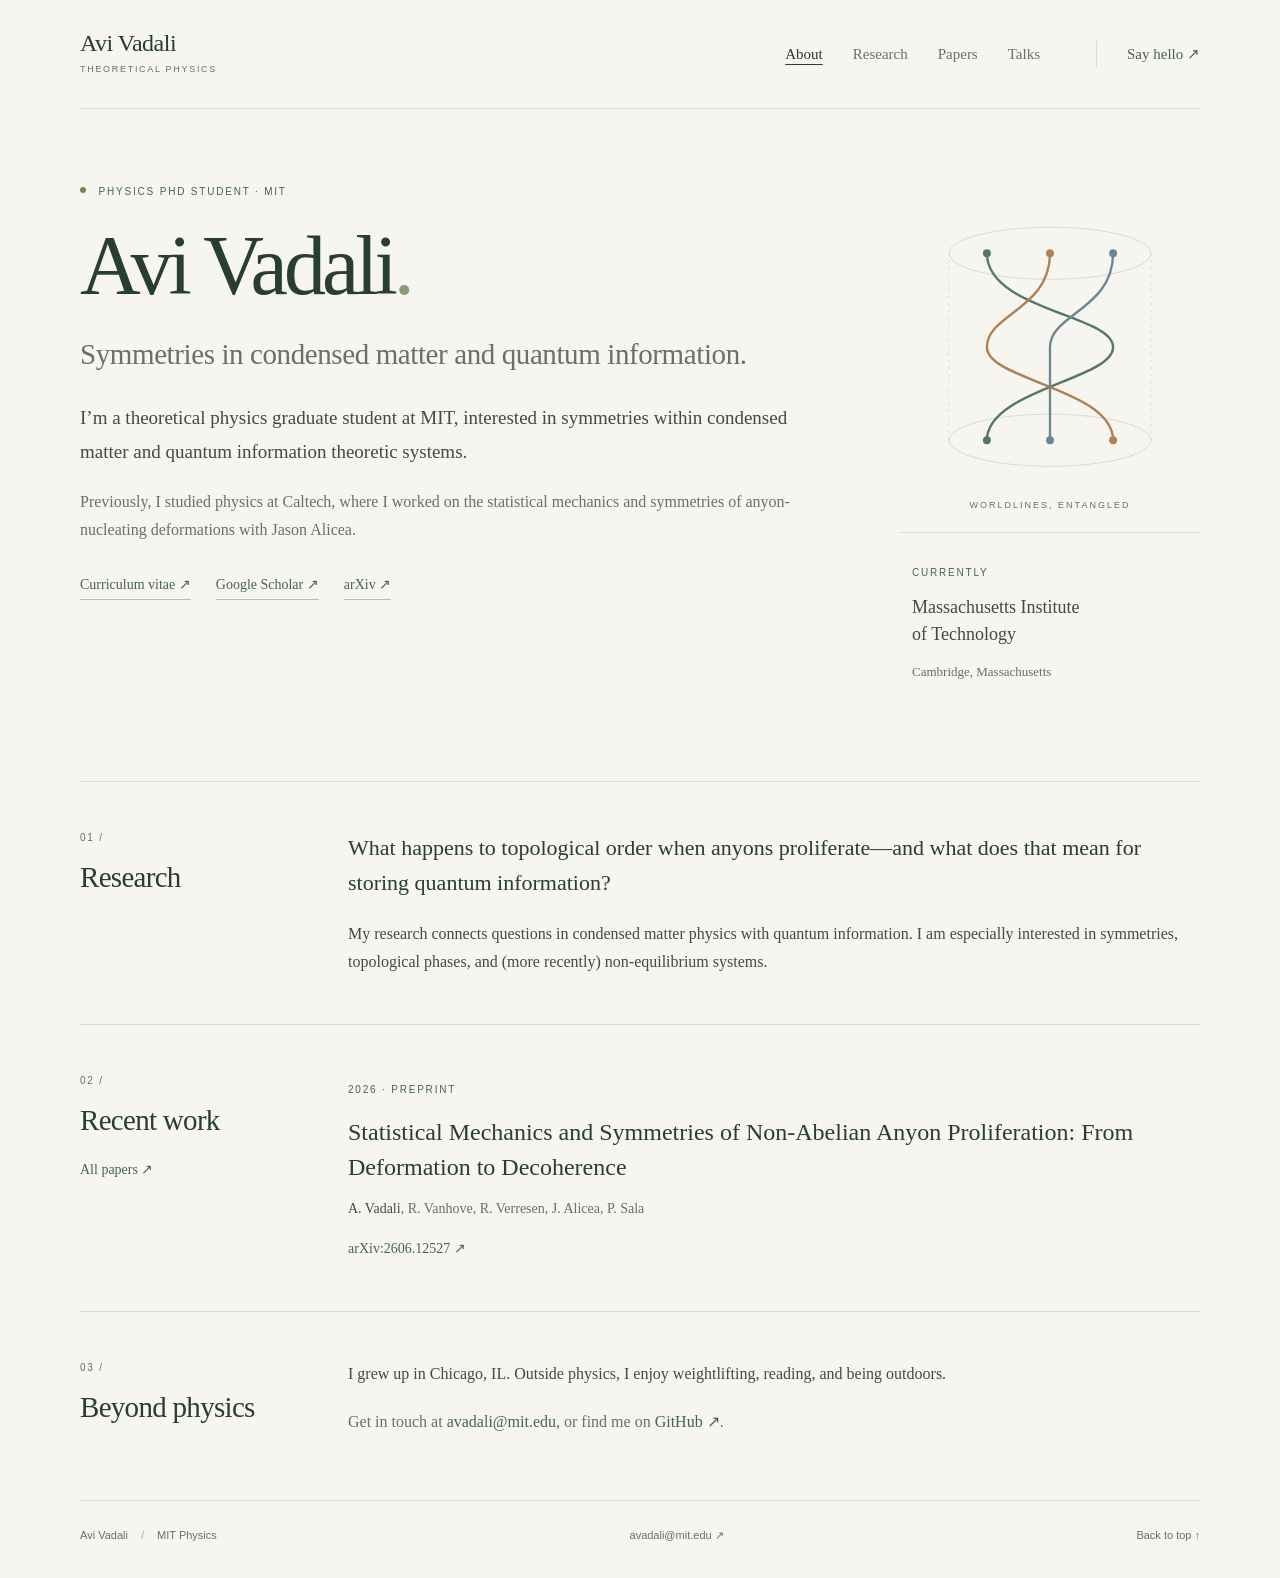
==== commit d4695f60: "f" ====
--- a/index.html
+++ b/index.html
@@ -1,105 +1,24 @@
-<!DOCTYPE html>
-<html lang="en">
-<head>
-    <meta charset="UTF-8">
-    <meta name="viewport" content="width=device-width, initial-scale=1.0">
-    <title>Avi Vadali</title>
-    <link rel="icon" type="image/svg+xml" href="favicon.svg">
-    <link rel="stylesheet" href="style.css">
-</head>
-<body>
-
-<aside class="side-bar" id="sidebar">
-    <div class="site-header">
-        <a href="index.html" class="site-title">Avi Vadali</a>
-        <p class="site-tagline">Theoretical Condensed Matter</p>
-    </div>
-
-    <nav class="site-nav">
-        <ul class="nav-list">
-            <li><a href="index.html">Home</a></li>
-            <li><a href="papers.html">Papers</a></li>
-            <li><a href="talks.html">Talks</a></li>
-        </ul>
-    </nav>
-
-    <footer class="site-footer">
-        <a href="mailto:avadali@caltech.edu">avadali@caltech.edu</a><br>
-        Pasadena, CA
-    </footer>
-</aside>
-<div class="side-bar-scrim" id="sidebar-scrim"></div>
-
-<div class="main">
-    <header class="main-header">
-        <button class="menu-button" id="menu-button" aria-label="Toggle navigation">
-            <svg viewBox="0 0 24 24" fill="none" stroke="currentColor" stroke-width="2" stroke-linecap="round" stroke-linejoin="round"><line x1="3" y1="6" x2="21" y2="6"/><line x1="3" y1="12" x2="21" y2="12"/><line x1="3" y1="18" x2="21" y2="18"/></svg>
-        </button>
-        <span class="main-header-title">Avi Vadali</span>
-    </header>
-
-    <div class="main-content-wrap">
-        <div class="main-content">
-
-            <section class="hero">
-                <div>
-                    <p class="hero-eyebrow">Theoretical Physics</p>
-                    <h1 class="hero-name">Avi Vadali</h1>
-                    <p class="hero-subtitle">Condensed Matter &amp; Quantum Information</p>
-                    <p class="hero-bio">
-                        I am a senior at Caltech working on theoretical condensed matter physics.
-                        Right now I think mostly about what happens to topological phases of matter when their
-                        anyonic excitations proliferate &mdash; and what that means for storing quantum information.
-                        I will begin my PhD at MIT in fall&nbsp;2026.
-                    </p>
-                    <p class="hero-bio">
-                        I grew up in Chicago, IL. Outside physics I enjoy weightlifting, ultimate frisbee, reading,
-                        and generally being outdoors.
-                    </p>
-                    <div class="hero-tags">
-                        <span class="tag">Topological phases</span>
-                        <span class="tag">Generalized symmetries</span>
-                        <span class="tag">Out-of-equilibrium phases</span>
-                        <span class="tag">Quantum error correction</span>
-                    </div>
-                    <div class="hero-links">
-                        <a href="mailto:avadali@caltech.edu" class="btn">
-                            <svg viewBox="0 0 24 24" fill="none" stroke="currentColor" stroke-width="2" stroke-linecap="round" stroke-linejoin="round"><rect x="2" y="4" width="20" height="16" rx="2"/><path d="m22 7-8.97 5.7a1.94 1.94 0 0 1-2.06 0L2 7"/></svg>
-                            Email
-                        </a>
-                        <a href="http://arxiv.org/a/vadali_a_1" class="btn" target="_blank" rel="noopener">
-                            <svg viewBox="0 0 24 24" fill="none" stroke="currentColor" stroke-width="2" stroke-linecap="round" stroke-linejoin="round"><path d="M14 2H6a2 2 0 0 0-2 2v16a2 2 0 0 0 2 2h12a2 2 0 0 0 2-2V8z"/><polyline points="14 2 14 8 20 8"/></svg>
-                            arXiv
-                        </a>
-                        <a href="https://scholar.google.com/citations?user=7d_kbWsAAAAJ&hl=en" class="btn" target="_blank" rel="noopener">
-                            <svg viewBox="0 0 24 24" fill="none" stroke="currentColor" stroke-width="2" stroke-linecap="round" stroke-linejoin="round"><path d="M22 10v6M2 10l10-5 10 5-10 5z"/><path d="M6 12v5c3 3 9 3 12 0v-5"/></svg>
-                            Scholar
-                        </a>
-                        <a href="https://github.com/aviVadali" class="btn" target="_blank" rel="noopener">
-                            <svg viewBox="0 0 24 24" fill="currentColor"><path d="M12 0C5.37 0 0 5.37 0 12c0 5.31 3.435 9.795 8.205 11.385.6.105.825-.255.825-.57 0-.285-.015-1.23-.015-2.235-3.015.555-3.795-.735-4.035-1.41-.135-.345-.72-1.41-1.23-1.695-.42-.225-1.02-.78-.015-.795.945-.015 1.62.87 1.845 1.23 1.08 1.815 2.805 1.305 3.495.99.105-.78.42-1.305.765-1.605-2.67-.3-5.46-1.335-5.46-5.925 0-1.305.465-2.385 1.23-3.225-.12-.3-.54-1.53.12-3.18 0 0 1.005-.315 3.3 1.23.96-.27 1.98-.405 3-.405s2.04.135 3 .405c2.295-1.56 3.3-1.23 3.3-1.23.66 1.65.24 2.88.12 3.18.765.84 1.23 1.905 1.23 3.225 0 4.605-2.805 5.625-5.475 5.925.435.375.81 1.095.81 2.22 0 1.605-.015 2.895-.015 3.3 0 .315.225.69.825.57A12.02 12.02 0 0 0 24 12c0-6.63-5.37-12-12-12z"/></svg>
-                            GitHub
-                        </a>
-                        <a href="avi_cv.pdf" class="btn" target="_blank" rel="noopener">
-                            <svg viewBox="0 0 24 24" fill="none" stroke="currentColor" stroke-width="2" stroke-linecap="round" stroke-linejoin="round"><path d="M21 15v4a2 2 0 0 1-2 2H5a2 2 0 0 1-2-2v-4"/><polyline points="7 10 12 15 17 10"/><line x1="12" y1="15" x2="12" y2="3"/></svg>
-                            CV
-                        </a>
-                    </div>
-                </div>
-
-                <aside class="hero-aside">
-                    <div class="avatar"><span>AV</span></div>
-                    <div class="affil">
-                        <p class="affil-primary">California Institute of Technology</p>
-                        <p>B.S. Physics &middot; Class of 2026</p>
-                        <p class="affil-next">Incoming Ph.D. &rarr; MIT</p>
-                    </div>
-                </aside>
-            </section>
-
-        </div>
-    </div>
-</div>
-
-<script src="script.js"></script>
-</body>
-</html>
+<!doctype html>
+<html lang="en"><head>
+<meta charset="UTF-8"><meta name="viewport" content="width=device-width, initial-scale=1">
+<title>Theoretical Physics — Avi Vadali</title>
+<meta name="description" content="Avi Vadali is a physics PhD student at MIT studying theoretical condensed matter, topological phases, and quantum information.">
+<meta name="theme-color" content="#f6f5ef">
+<link rel="icon" type="image/svg+xml" href="favicon.svg"><link rel="stylesheet" href="style.css">
+<script src="script.js" defer></script>
+</head><body>
+<a class="skip-link" href="#main">Skip to content</a>
+<header class="site-header"><a class="wordmark" href="index.html">Avi Vadali<span>THEORETICAL PHYSICS</span></a><nav aria-label="Main navigation"><a href="index.html" aria-current="page">About</a><a href="index.html#research">Research</a><a href="papers.html">Papers</a><a href="talks.html">Talks</a></nav><a class="header-contact" href="mailto:avadali@mit.edu">Say hello <span aria-hidden="true">↗</span></a></header>
+<main id="main">
+<section class="hero" aria-labelledby="name"><div class="hero-copy"><p class="eyebrow"><span class="status-dot"></span> Physics PhD student · MIT</p><h1 id="name">Avi Vadali<span class="name-period">.</span></h1><p class="hero-subtitle">Symmetries in condensed matter and quantum information.</p><p class="intro">I’m a theoretical physics graduate student at MIT, interested in symmetries within condensed matter and quantum information theoretic systems.</p><p class="bio">Previously, I studied physics at Caltech, where I worked on the statistical mechanics and symmetries of anyon-nucleating deformations with Jason Alicea.</p><div class="profile-links"><a href="avi_cv.pdf" target="_blank" rel="noopener">Curriculum vitae <span aria-hidden="true">↗</span></a><a href="https://scholar.google.com/citations?user=7d_kbWsAAAAJ&amp;hl=en" target="_blank" rel="noopener">Google Scholar ↗</a><a href="https://arxiv.org/a/vadali_a_1" target="_blank" rel="noopener">arXiv ↗</a></div></div><aside class="hero-aside"><figure class="research-figure"><svg viewBox="0 0 360 370" role="img" aria-labelledby="braid-title"><title id="braid-title">An illustration of braided anyon worldlines</title>
+<defs><pattern id="grid" width="24" height="24" patternUnits="userSpaceOnUse"><circle cx="1" cy="1" r="0.8" fill="currentColor" opacity=".18"/></pattern></defs>
+<rect width="360" height="370" fill="url(#grid)"/>
+<g fill="none" stroke="currentColor" stroke-width="1" opacity=".22"><ellipse cx="180" cy="65" rx="128" ry="33"/><ellipse cx="180" cy="302" rx="128" ry="33"/><path d="M52 65v237M308 65v237" stroke-dasharray="3 6"/></g>
+<g fill="none" stroke-linecap="round" stroke-width="3"><path d="M100 65C100 137 260 143 260 184S100 238 100 302" stroke="#577765"/><path d="M180 65C180 136 100 142 100 184S260 237 260 302" stroke="#ae8252"/><path d="M260 65C260 136 180 142 180 184S180 237 180 302" stroke="#6c8792"/></g>
+<g fill="#577765"><circle cx="100" cy="65" r="5"/><circle cx="100" cy="302" r="5"/></g><g fill="#ae8252"><circle cx="180" cy="65" r="5"/><circle cx="260" cy="302" r="5"/></g><g fill="#6c8792"><circle cx="260" cy="65" r="5"/><circle cx="180" cy="302" r="5"/></g>
+</svg><figcaption>WORLDLINES, ENTANGLED</figcaption></figure><div class="affiliation"><span class="eyebrow">Currently</span><p>Massachusetts Institute<br>of Technology</p><span>Cambridge, Massachusetts</span></div></aside></section>
+<section class="section-row" id="research"><div class="section-label"><span class="section-number">01 /</span><h2>Research</h2></div><div><p class="section-intro">What happens to topological order when anyons proliferate—and what does that mean for storing quantum information?</p><p>My research connects questions in condensed matter physics with quantum information. I am especially interested in symmetries, topological phases, and (more recently) non-equilibrium systems.</p></div></section>
+<section class="section-row" id="papers"><div class="section-label"><span class="section-number">02 /</span><h2>Recent work</h2><a class="section-more" href="papers.html">All papers ↗</a></div><div class="featured-paper"><span class="eyebrow">2026 · Preprint</span><h3><a href="https://arxiv.org/abs/2606.12527" target="_blank" rel="noopener">Statistical Mechanics and Symmetries of Non-Abelian Anyon Proliferation: From Deformation to Decoherence</a></h3><p class="pub-authors"><strong>A. Vadali</strong>, R. Vanhove, R. Verresen, J. Alicea, P. Sala</p><a class="text-link" href="https://arxiv.org/abs/2606.12527" target="_blank" rel="noopener">arXiv:2606.12527 ↗</a></div></section>
+<section class="section-row personal"><div class="section-label"><span class="section-number">03 /</span><h2>Beyond physics</h2></div><div><p>I grew up in Chicago, IL. Outside physics, I enjoy weightlifting, reading, and being outdoors.</p><p class="contact-note">Get in touch at <a href="mailto:avadali@mit.edu">avadali@mit.edu</a>, or find me on <a href="https://github.com/aviVadali" target="_blank" rel="noopener">GitHub ↗</a>.</p></div></section></main>
+<footer class="site-footer"><span>Avi Vadali <span class="footer-separator">/</span> MIT Physics</span><a href="mailto:avadali@mit.edu">avadali@mit.edu ↗</a><a href="#main">Back to top ↑</a></footer>
+</body></html>
--- a/style.css
+++ b/style.css
@@ -1,532 +1,8 @@
-/* ==========================================================================
-   Avi Vadali — Just the Docs–style layout, calm sage palette
-   ========================================================================== */
-
-*, *::before, *::after { margin: 0; padding: 0; box-sizing: border-box; }
-
-:root {
-    /* Calm sage palette */
-    --accent:           #6b8e7f;
-    --accent-dark:      #547a6b;
-    --accent-darker:    #3f5e51;
-    --accent-tint:      rgba(107, 142, 127, 0.10);
-    --accent-tint-2:    rgba(107, 142, 127, 0.18);
-
-    --bg:               #ffffff;
-    --bg-sidebar:       #f7f7f5;
-    --bg-code:          #f3f3f0;
-    --bg-hover:         #efefea;
-
-    --text:             #2c2e2c;
-    --text-heading:     #1c1e1c;
-    --text-muted:       #6f7268;
-    --text-dim:         #9a9c93;
-
-    --border:           #e8e8e3;
-    --border-strong:    #d0d1c9;
-
-    --gold:             #8a6d2a;
-    --gold-tint:        rgba(138, 109, 42, 0.10);
-
-    /* Typography — Just the Docs uses a system sans stack */
-    --font-sans:  -apple-system, BlinkMacSystemFont, 'Segoe UI', Helvetica, Arial,
-                  sans-serif, 'Apple Color Emoji', 'Segoe UI Emoji';
-    --font-mono:  ui-monospace, SFMono-Regular, 'SF Mono', Menlo, Consolas,
-                  'Liberation Mono', monospace;
-
-    /* Layout */
-    --sidebar-w:        264px;
-    --content-max:      800px;
-    --content-pad-x:    48px;
-
-    --shadow-drawer: 0 10px 30px rgba(0, 0, 0, 0.12);
-}
-
-html { scroll-behavior: smooth; }
-
-body {
-    font-family: var(--font-sans);
-    font-size: 14px;
-    line-height: 1.5;
-    color: var(--text);
-    background: var(--bg);
-    -webkit-font-smoothing: antialiased;
-    -moz-osx-font-smoothing: grayscale;
-}
-
-a { color: var(--accent-dark); text-decoration: none; transition: color 0.12s; }
-a:hover { color: var(--accent-darker); text-decoration: underline; text-underline-offset: 2px; }
-
-h1, h2, h3, h4, h5, h6 {
-    color: var(--text-heading);
-    font-weight: 500;
-    line-height: 1.25;
-}
-strong { font-weight: 600; }
-
-/* ────────────────────────────────────────────────────────────────────────
-   Site shell — sidebar (left) + main (right)
-   ──────────────────────────────────────────────────────────────────────── */
-.side-bar {
-    position: fixed;
-    top: 0; left: 0;
-    width: var(--sidebar-w);
-    height: 100vh;
-    background: var(--bg-sidebar);
-    border-right: 1px solid var(--border);
-    display: flex;
-    flex-direction: column;
-    z-index: 100;
-    overflow-y: auto;
-    transition: transform 0.22s ease;
-}
-
-.site-header {
-    padding: 28px 28px 18px;
-}
-
-.site-title {
-    display: block;
-    font-size: 1.4rem;
-    font-weight: 500;
-    letter-spacing: -0.01em;
-    color: var(--text-heading);
-    line-height: 1.2;
-}
-.site-title:hover { color: var(--accent-dark); text-decoration: none; }
-
-.site-tagline {
-    margin-top: 4px;
-    font-size: 0.78rem;
-    color: var(--text-muted);
-    letter-spacing: 0.01em;
-}
-
-/* Sidebar nav */
-.site-nav {
-    flex: 1;
-    padding: 4px 12px 24px;
-}
-
-.nav-list {
-    list-style: none;
-    margin: 0;
-}
-.nav-list li { margin: 0; }
-
-.nav-list a {
-    display: block;
-    padding: 8px 16px;
-    color: var(--text);
-    border-radius: 4px;
-    font-size: 0.92rem;
-    line-height: 1.4;
-    transition: background 0.12s, color 0.12s;
-}
-.nav-list a:hover {
-    background: var(--bg-hover);
-    color: var(--accent-darker);
-    text-decoration: none;
-}
-.nav-list a.active {
-    background: var(--accent-tint);
-    color: var(--accent-darker);
-    font-weight: 600;
-}
-
-.nav-divider {
-    border: 0;
-    border-top: 1px solid var(--border);
-    margin: 14px 16px;
-}
-
-.nav-label {
-    padding: 4px 16px 6px;
-    font-size: 0.72rem;
-    font-weight: 600;
-    letter-spacing: 0.06em;
-    text-transform: uppercase;
-    color: var(--text-muted);
-}
-
-/* Sidebar footer (auxiliary) */
-.site-footer {
-    padding: 18px 28px 24px;
-    font-size: 0.78rem;
-    color: var(--text-dim);
-    border-top: 1px solid var(--border);
-    line-height: 1.6;
-}
-.site-footer a { color: var(--text-muted); }
-.site-footer a:hover { color: var(--accent-dark); }
-
-/* Main content */
-.main {
-    margin-left: var(--sidebar-w);
-    min-height: 100vh;
-}
-
-.main-content-wrap {
-    padding: 56px var(--content-pad-x) 96px;
-    max-width: calc(var(--content-max) + var(--content-pad-x) * 2);
-}
-
-.main-content {
-    max-width: var(--content-max);
-}
-
-/* ────────────────────────────────────────────────────────────────────────
-   Mobile site header (hidden on desktop, shown when sidebar collapses)
-   ──────────────────────────────────────────────────────────────────────── */
-.main-header {
-    display: none;
-    height: 56px;
-    background: var(--bg);
-    border-bottom: 1px solid var(--border);
-    align-items: center;
-    padding: 0 16px;
-    position: sticky; top: 0;
-    z-index: 50;
-}
-
-.menu-button {
-    display: flex;
-    align-items: center;
-    justify-content: center;
-    width: 40px; height: 40px;
-    background: transparent;
-    border: 0;
-    color: var(--text);
-    border-radius: 4px;
-    cursor: pointer;
-}
-.menu-button:hover { background: var(--bg-hover); }
-.menu-button svg { width: 22px; height: 22px; }
-
-.main-header-title {
-    margin-left: 8px;
-    font-size: 1rem;
-    font-weight: 500;
-    color: var(--text-heading);
-}
-
-/* Sidebar scrim (mobile drawer) */
-.side-bar-scrim {
-    display: none;
-    position: fixed;
-    inset: 0;
-    background: rgba(0, 0, 0, 0.4);
-    z-index: 90;
-}
-
-/* ────────────────────────────────────────────────────────────────────────
-   Page header
-   ──────────────────────────────────────────────────────────────────────── */
-.page-eyebrow {
-    font-size: 0.74rem;
-    font-weight: 600;
-    text-transform: uppercase;
-    letter-spacing: 0.1em;
-    color: var(--accent-dark);
-    margin-bottom: 8px;
-}
-
-.page-title {
-    font-size: 2.4rem;
-    font-weight: 400;
-    line-height: 1.15;
-    letter-spacing: -0.015em;
-    color: var(--text-heading);
-    margin-bottom: 12px;
-}
-
-.page-lead {
-    font-size: 0.98rem;
-    color: var(--text-muted);
-    line-height: 1.65;
-    margin-bottom: 36px;
-    max-width: 640px;
-}
-
-/* ────────────────────────────────────────────────────────────────────────
-   Home page (hero)
-   ──────────────────────────────────────────────────────────────────────── */
-.hero {
-    display: grid;
-    grid-template-columns: 1fr 200px;
-    gap: 40px;
-    align-items: start;
-}
-
-.hero-eyebrow {
-    font-size: 0.74rem;
-    font-weight: 600;
-    text-transform: uppercase;
-    letter-spacing: 0.1em;
-    color: var(--accent-dark);
-    margin-bottom: 8px;
-}
-
-.hero-name {
-    font-size: 2.6rem;
-    font-weight: 400;
-    line-height: 1.1;
-    letter-spacing: -0.02em;
-    color: var(--text-heading);
-    margin-bottom: 6px;
-}
-
-.hero-subtitle {
-    font-size: 1.05rem;
-    color: var(--text-muted);
-    margin-bottom: 22px;
-}
-
-.hero-bio {
-    font-size: 1rem;
-    line-height: 1.7;
-    color: var(--text);
-    margin-bottom: 24px;
-}
-
-.hero-tags {
-    display: flex;
-    flex-wrap: wrap;
-    gap: 6px;
-    margin-bottom: 26px;
-}
-.tag {
-    display: inline-flex;
-    align-items: center;
-    padding: 3px 10px;
-    background: var(--accent-tint);
-    color: var(--accent-darker);
-    border-radius: 12px;
-    font-size: 0.78rem;
-    line-height: 1.4;
-}
-
-.hero-links {
-    display: flex;
-    flex-wrap: wrap;
-    gap: 8px;
-}
-.btn {
-    display: inline-flex;
-    align-items: center;
-    gap: 6px;
-    padding: 6px 14px;
-    border: 1px solid var(--border-strong);
-    border-radius: 4px;
-    background: var(--bg);
-    color: var(--text);
-    font-size: 0.85rem;
-    font-weight: 500;
-    transition: all 0.15s;
-}
-.btn:hover {
-    background: var(--accent-tint);
-    border-color: var(--accent);
-    color: var(--accent-darker);
-    text-decoration: none;
-}
-.btn svg { width: 14px; height: 14px; }
-
-.hero-aside {
-    display: flex;
-    flex-direction: column;
-    align-items: center;
-    text-align: center;
-    gap: 14px;
-}
-
-.avatar {
-    width: 130px; height: 130px;
-    border-radius: 50%;
-    background: var(--accent);
-    color: #fff;
-    display: flex;
-    align-items: center;
-    justify-content: center;
-    font-size: 2.2rem;
-    font-weight: 400;
-    letter-spacing: 0.02em;
-}
-
-.affil { font-size: 0.85rem; line-height: 1.5; color: var(--text-muted); }
-.affil .affil-primary  { font-weight: 500; color: var(--text); }
-.affil .affil-next     { color: var(--accent-dark); margin-top: 4px; font-weight: 500; }
-
-/* ────────────────────────────────────────────────────────────────────────
-   About page
-   ──────────────────────────────────────────────────────────────────────── */
-.about-body p {
-    font-size: 1rem;
-    line-height: 1.75;
-    margin-bottom: 16px;
-    color: var(--text);
-}
-.about-body p:last-child { margin-bottom: 0; }
-
-/* ────────────────────────────────────────────────────────────────────────
-   Papers
-   ──────────────────────────────────────────────────────────────────────── */
-.pub-list { display: flex; flex-direction: column; }
-
-.pub {
-    display: grid;
-    grid-template-columns: 32px 1fr;
-    gap: 16px;
-    padding: 18px 0;
-    border-bottom: 1px solid var(--border);
-}
-.pub:last-child { border-bottom: 0; }
-
-.pub-num {
-    font-size: 0.78rem;
-    color: var(--text-dim);
-    font-variant-numeric: tabular-nums;
-    padding-top: 2px;
-}
-
-.pub-title {
-    font-size: 1rem;
-    font-weight: 500;
-    color: var(--text-heading);
-    line-height: 1.4;
-    margin-bottom: 4px;
-}
-.pub-dagger { color: var(--gold); margin-left: 2px; }
-
-.pub-authors { font-size: 0.9rem; color: var(--text); margin-bottom: 2px; }
-.pub-authors strong { font-weight: 600; }
-
-.pub-journal {
-    font-size: 0.88rem;
-    color: var(--text-muted);
-    margin-bottom: 8px;
-    font-style: normal;
-}
-.pub-journal em { font-style: italic; }
-
-.pub-row {
-    display: flex;
-    flex-wrap: wrap;
-    gap: 8px;
-    margin-top: 2px;
-}
-.pub-link {
-    display: inline-flex;
-    align-items: center;
-    padding: 3px 10px;
-    border: 1px solid var(--border-strong);
-    border-radius: 3px;
-    font-size: 0.78rem;
-    color: var(--text);
-    font-family: var(--font-mono);
-    transition: all 0.15s;
-}
-.pub-link:hover {
-    background: var(--accent-tint);
-    border-color: var(--accent);
-    color: var(--accent-darker);
-    text-decoration: none;
-}
-.label-prep {
-    display: inline-flex;
-    align-items: center;
-    padding: 3px 10px;
-    border-radius: 3px;
-    font-size: 0.76rem;
-    background: var(--gold-tint);
-    color: var(--gold);
-    border: 1px solid rgba(138, 109, 42, 0.30);
-}
-
-/* ────────────────────────────────────────────────────────────────────────
-   Talks
-   ──────────────────────────────────────────────────────────────────────── */
-.talk-list { display: flex; flex-direction: column; }
-
-.talk {
-    display: grid;
-    grid-template-columns: 64px 1fr;
-    gap: 16px;
-    padding: 16px 0;
-    border-bottom: 1px solid var(--border);
-}
-.talk:last-child { border-bottom: 0; }
-
-.talk-year {
-    font-size: 0.95rem;
-    font-weight: 500;
-    color: var(--accent-dark);
-    font-variant-numeric: tabular-nums;
-    padding-top: 1px;
-}
-
-.talk-title {
-    font-size: 0.98rem;
-    font-weight: 500;
-    color: var(--text-heading);
-    line-height: 1.4;
-    margin-bottom: 3px;
-}
-.talk-venue {
-    font-size: 0.88rem;
-    color: var(--text-muted);
-    margin-bottom: 6px;
-}
-.talk-badge {
-    display: inline-block;
-    padding: 2px 8px;
-    border-radius: 3px;
-    font-size: 0.74rem;
-    background: var(--bg-hover);
-    color: var(--text-muted);
-}
-.talk-badge-gold {
-    background: var(--gold-tint);
-    color: var(--gold);
-}
-
-.inline-link { color: var(--accent-dark); border-bottom: 1px solid transparent; transition: border-color 0.12s; }
-.inline-link:hover { border-bottom-color: var(--accent); text-decoration: none; }
-
-/* ────────────────────────────────────────────────────────────────────────
-   Responsive — Just the Docs collapses sidebar at ~800px
-   ──────────────────────────────────────────────────────────────────────── */
-@media (max-width: 1100px) {
-    :root { --content-pad-x: 36px; }
-}
-
-@media (max-width: 800px) {
-    .side-bar {
-        transform: translateX(-100%);
-        box-shadow: var(--shadow-drawer);
-    }
-    .side-bar.open { transform: translateX(0); }
-    .side-bar-scrim.open { display: block; }
-
-    .main { margin-left: 0; }
-    .main-header { display: flex; }
-
-    .main-content-wrap {
-        padding: 28px 24px 64px;
-    }
-
-    .hero {
-        grid-template-columns: 1fr;
-        gap: 24px;
-    }
-    .hero-aside { order: -1; }
-    .avatar { width: 110px; height: 110px; font-size: 1.9rem; }
-
-    .hero-name { font-size: 2.1rem; }
-    .page-title { font-size: 1.95rem; }
-}
-
-@media (max-width: 480px) {
-    .pub { grid-template-columns: 26px 1fr; gap: 12px; }
-    .talk { grid-template-columns: 52px 1fr; gap: 12px; }
-}
+/* Avi Vadali — a quiet, typographic research notebook. */
+:root{--paper:#f6f5ef;--ink:#283d34;--body:#414b44;--muted:#687068;--line:#d9dcd2;--green:#466550;--wash:#eceee5;--serif:Georgia,'Times New Roman',serif;--sans:-apple-system,BlinkMacSystemFont,'Segoe UI',sans-serif}
+*{box-sizing:border-box}html{scroll-behavior:smooth;scroll-padding-top:30px}body{margin:0;background:var(--paper);color:var(--body);font-family:var(--serif);font-size:17px;line-height:1.75;-webkit-font-smoothing:antialiased}a{color:var(--green);text-decoration:none;text-underline-offset:5px}a:hover{text-decoration:underline}a:focus-visible{outline:2px solid var(--green);outline-offset:6px;border-radius:1px}::selection{background:#d8e1ce}h1,h2,h3,p,figure{margin:0}h1,h2,h3{color:var(--ink);font-weight:400}h1{font-size:84px;line-height:1.08;letter-spacing:-4px}h2{font-size:29px;line-height:1.3;letter-spacing:-.7px}h3{line-height:1.45}p+p{margin-top:20px}.site-header,main,.site-footer{width:min(1120px,calc(100% - 112px));margin-inline:auto}.site-header{min-height:109px;display:flex;align-items:center;border-bottom:1px solid var(--line);gap:56px}.wordmark{font-size:24px;line-height:1.25;color:var(--ink);letter-spacing:-.5px}.wordmark span{display:block;font:9px/2.5 var(--sans);letter-spacing:1.7px;color:var(--muted)}.wordmark:hover{text-decoration:none}nav{display:flex;gap:30px;margin-left:auto;font-size:15px}nav a{padding:8px 0;color:var(--muted)}nav a[aria-current]{color:var(--ink);text-decoration:underline}.header-contact{font-size:15px;border-left:1px solid var(--line);padding-left:30px}.hero{display:grid;grid-template-columns:minmax(0,1fr) 300px;gap:94px;padding:75px 0 72px}.eyebrow,.section-number{font:10px/1.6 var(--sans);text-transform:uppercase;letter-spacing:1.8px;color:var(--green)}.hero .eyebrow{margin-bottom:21px}.status-dot{display:inline-block;width:6px;height:6px;border-radius:50%;background:#6e8960;margin-right:8px;vertical-align:2px}.name-period{color:#899b78}.hero-subtitle{font-size:29px;line-height:1.4;color:var(--muted);margin:22px 0 27px;letter-spacing:-.4px}.intro{font-size:19px;line-height:1.75}.bio{font-size:16px;color:var(--muted);margin-top:20px}.profile-links{display:flex;flex-wrap:wrap;gap:10px 25px;margin-top:29px;font-size:14px}.profile-links a{border-bottom:1px solid #b7c0af;padding-bottom:2px}.profile-links a:hover{text-decoration:none;border-color:var(--green)}.hero-aside{padding-top:18px}.research-figure{color:var(--green);padding:0 8px 20px;border-bottom:1px solid var(--line)}.research-figure svg{display:block;width:100%;height:auto}.research-figure figcaption{text-align:center;font:9px/1.5 var(--sans);letter-spacing:2px;color:var(--muted);margin-top:5px}.affiliation{padding:23px 12px}.affiliation p{font-size:18px;line-height:1.5;margin:8px 0}.affiliation>span:last-child{font-size:13px;color:var(--muted)}.section-row{display:grid;grid-template-columns:220px minmax(0,1fr);gap:48px;padding:48px 0;border-top:1px solid var(--line)}.section-number{display:block;margin-bottom:13px;color:var(--muted)}.section-intro{font-size:22px;line-height:1.6;color:var(--ink);margin-bottom:19px}.section-row p:not(.section-intro){font-size:16px}.research-topics{display:grid;grid-template-columns:1fr 1fr;gap:8px 25px;list-style:none;padding:0;margin:27px 0 0;font:12px/1.8 var(--sans);color:var(--green)}.research-topics li:before{content:'↳';margin-right:10px;color:#849378}.section-more{display:inline-block;font-size:14px;margin-top:18px}.featured-paper h3{font-size:24px;margin:12px 0}.featured-paper h3 a{color:var(--ink)}.pub-authors{color:var(--muted);font-size:14px!important}.pub-authors strong{color:var(--body);font-weight:normal}.text-link{display:inline-block;font-size:14px;margin-top:16px}.contact-note{color:var(--muted)}.personal{padding-bottom:64px}.site-footer{display:flex;justify-content:space-between;gap:20px;border-top:1px solid var(--line);padding:25px 0 32px;font:11px/1.8 var(--sans);color:var(--muted)}.footer-separator{margin:0 10px;color:#a1aa98}.site-footer a{color:var(--muted)}.page-heading{padding:65px 0 50px}.page-heading h1{font-size:70px;margin:15px 0 20px}.page-heading>p:last-of-type{color:var(--muted);font-size:18px}.small-note{margin-top:20px;font-size:13px!important;color:var(--muted)}.pub,.talk{display:grid;grid-template-columns:25px minmax(0,1fr);gap:16px;padding:28px 0;border-bottom:1px solid var(--line)}.pub:first-child,.talk:first-child{padding-top:0}.pub:last-child,.talk:last-child{border-bottom:0;padding-bottom:12px}.pub-num{font:11px/2 var(--sans);color:var(--muted)}.pub-title,.talk-title{font-size:21px;margin-bottom:10px}.pub-journal{font-size:14px!important;color:var(--muted);margin:5px 0!important}.pub-row{margin-top:10px}.pub-link{font-size:13px;border-bottom:1px solid #bdc6b4}.label-prep{font:10px/1.5 var(--sans);letter-spacing:.5px;color:#816139}.pub-dagger{color:#816139}.talk{grid-template-columns:44px minmax(0,1fr);gap:22px}.talk-year{font:12px/2 var(--sans);color:var(--green)}.talk-venue{font-size:14px!important;color:var(--muted)}.talk-badge{display:inline-block;font:10px/1.7 var(--sans);color:var(--muted);margin-top:8px}.talk-badge-gold{color:#816139}.skip-link{position:fixed;top:8px;left:16px;padding:8px 16px;background:var(--paper);z-index:10;transform:translateY(-150%)}.skip-link:focus{transform:translateY(0)}
+@media(min-width:1500px){.hero{padding-top:90px;padding-bottom:90px}}
+@media(max-width:1000px){.site-header,main,.site-footer{width:calc(100% - 64px)}.hero{gap:40px;grid-template-columns:minmax(0,1fr) 250px}.section-row{grid-template-columns:180px minmax(0,1fr);gap:30px}.site-header{gap:30px}nav{gap:22px}.header-contact{padding-left:22px}h1{font-size:72px}}
+@media(max-width:720px){.site-header,main,.site-footer{width:calc(100% - 40px)}.site-header{padding:22px 0 16px;gap:20px;flex-wrap:wrap}.wordmark{font-size:23px}.header-contact{margin-left:auto;border:0;padding:0;font-size:14px}nav{order:3;width:100%;margin:0;gap:28px;font-size:14px}.hero{grid-template-columns:1fr;gap:30px;padding:43px 0}.hero h1{font-size:68px}.hero-subtitle{font-size:26px;margin-top:18px}.intro{font-size:18px}.hero-aside{display:grid;grid-template-columns:140px 1fr;gap:24px;align-items:center;padding:0}.research-figure{padding:0;border:0}.research-figure figcaption{font-size:7px;letter-spacing:1px}.affiliation{border-left:1px solid var(--line);padding:10px 0 10px 22px}.affiliation p{font-size:16px}.affiliation>span:last-child{font-size:11px}.section-row{grid-template-columns:1fr;gap:24px;padding:34px 0}.section-label{position:relative}.section-number{margin-bottom:8px}h2{font-size:27px}.section-more{position:absolute;right:0;bottom:2px;margin:0}.section-intro{font-size:21px}.research-topics{grid-template-columns:1fr;gap:7px}.site-footer{flex-wrap:wrap;gap:10px 20px}.site-footer>a:last-child{margin-left:auto}.page-heading{padding:44px 0 34px}.page-heading h1{font-size:61px}.pub-title,.talk-title{font-size:20px}.small-note{margin-top:12px}.talk{gap:12px}.profile-links{gap:12px 20px}}
+@media(prefers-reduced-motion:reduce){html{scroll-behavior:auto}}
+@media print{.site-header,.site-footer,.skip-link{display:none}body{background:white;color:black;font-size:12pt}main{width:100%}.hero{padding-top:0;gap:25px}.section-row{break-inside:avoid}.pub,.talk{break-inside:avoid}a{color:inherit}}
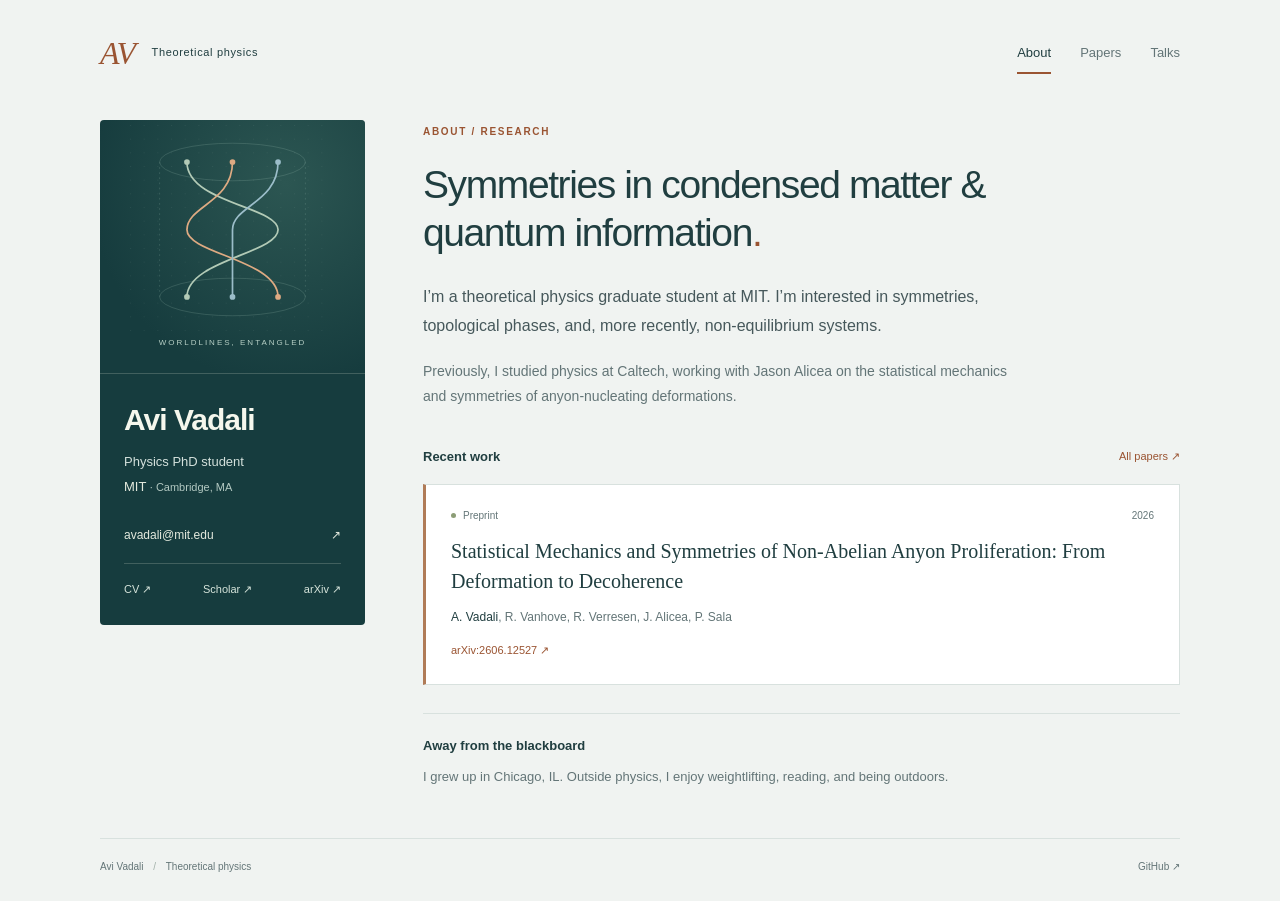
==== commit 7bbd3849: "f" ====
--- a/index.html
+++ b/index.html
@@ -1,24 +1,69 @@
 <!doctype html>
-<html lang="en"><head>
-<meta charset="UTF-8"><meta name="viewport" content="width=device-width, initial-scale=1">
-<title>Theoretical Physics — Avi Vadali</title>
-<meta name="description" content="Avi Vadali is a physics PhD student at MIT studying theoretical condensed matter, topological phases, and quantum information.">
-<meta name="theme-color" content="#f6f5ef">
-<link rel="icon" type="image/svg+xml" href="favicon.svg"><link rel="stylesheet" href="style.css">
-<script src="script.js" defer></script>
-</head><body>
-<a class="skip-link" href="#main">Skip to content</a>
-<header class="site-header"><a class="wordmark" href="index.html">Avi Vadali<span>THEORETICAL PHYSICS</span></a><nav aria-label="Main navigation"><a href="index.html" aria-current="page">About</a><a href="index.html#research">Research</a><a href="papers.html">Papers</a><a href="talks.html">Talks</a></nav><a class="header-contact" href="mailto:avadali@mit.edu">Say hello <span aria-hidden="true">↗</span></a></header>
-<main id="main">
-<section class="hero" aria-labelledby="name"><div class="hero-copy"><p class="eyebrow"><span class="status-dot"></span> Physics PhD student · MIT</p><h1 id="name">Avi Vadali<span class="name-period">.</span></h1><p class="hero-subtitle">Symmetries in condensed matter and quantum information.</p><p class="intro">I’m a theoretical physics graduate student at MIT, interested in symmetries within condensed matter and quantum information theoretic systems.</p><p class="bio">Previously, I studied physics at Caltech, where I worked on the statistical mechanics and symmetries of anyon-nucleating deformations with Jason Alicea.</p><div class="profile-links"><a href="avi_cv.pdf" target="_blank" rel="noopener">Curriculum vitae <span aria-hidden="true">↗</span></a><a href="https://scholar.google.com/citations?user=7d_kbWsAAAAJ&amp;hl=en" target="_blank" rel="noopener">Google Scholar ↗</a><a href="https://arxiv.org/a/vadali_a_1" target="_blank" rel="noopener">arXiv ↗</a></div></div><aside class="hero-aside"><figure class="research-figure"><svg viewBox="0 0 360 370" role="img" aria-labelledby="braid-title"><title id="braid-title">An illustration of braided anyon worldlines</title>
-<defs><pattern id="grid" width="24" height="24" patternUnits="userSpaceOnUse"><circle cx="1" cy="1" r="0.8" fill="currentColor" opacity=".18"/></pattern></defs>
-<rect width="360" height="370" fill="url(#grid)"/>
-<g fill="none" stroke="currentColor" stroke-width="1" opacity=".22"><ellipse cx="180" cy="65" rx="128" ry="33"/><ellipse cx="180" cy="302" rx="128" ry="33"/><path d="M52 65v237M308 65v237" stroke-dasharray="3 6"/></g>
-<g fill="none" stroke-linecap="round" stroke-width="3"><path d="M100 65C100 137 260 143 260 184S100 238 100 302" stroke="#577765"/><path d="M180 65C180 136 100 142 100 184S260 237 260 302" stroke="#ae8252"/><path d="M260 65C260 136 180 142 180 184S180 237 180 302" stroke="#6c8792"/></g>
-<g fill="#577765"><circle cx="100" cy="65" r="5"/><circle cx="100" cy="302" r="5"/></g><g fill="#ae8252"><circle cx="180" cy="65" r="5"/><circle cx="260" cy="302" r="5"/></g><g fill="#6c8792"><circle cx="260" cy="65" r="5"/><circle cx="180" cy="302" r="5"/></g>
-</svg><figcaption>WORLDLINES, ENTANGLED</figcaption></figure><div class="affiliation"><span class="eyebrow">Currently</span><p>Massachusetts Institute<br>of Technology</p><span>Cambridge, Massachusetts</span></div></aside></section>
-<section class="section-row" id="research"><div class="section-label"><span class="section-number">01 /</span><h2>Research</h2></div><div><p class="section-intro">What happens to topological order when anyons proliferate—and what does that mean for storing quantum information?</p><p>My research connects questions in condensed matter physics with quantum information. I am especially interested in symmetries, topological phases, and (more recently) non-equilibrium systems.</p></div></section>
-<section class="section-row" id="papers"><div class="section-label"><span class="section-number">02 /</span><h2>Recent work</h2><a class="section-more" href="papers.html">All papers ↗</a></div><div class="featured-paper"><span class="eyebrow">2026 · Preprint</span><h3><a href="https://arxiv.org/abs/2606.12527" target="_blank" rel="noopener">Statistical Mechanics and Symmetries of Non-Abelian Anyon Proliferation: From Deformation to Decoherence</a></h3><p class="pub-authors"><strong>A. Vadali</strong>, R. Vanhove, R. Verresen, J. Alicea, P. Sala</p><a class="text-link" href="https://arxiv.org/abs/2606.12527" target="_blank" rel="noopener">arXiv:2606.12527 ↗</a></div></section>
-<section class="section-row personal"><div class="section-label"><span class="section-number">03 /</span><h2>Beyond physics</h2></div><div><p>I grew up in Chicago, IL. Outside physics, I enjoy weightlifting, reading, and being outdoors.</p><p class="contact-note">Get in touch at <a href="mailto:avadali@mit.edu">avadali@mit.edu</a>, or find me on <a href="https://github.com/aviVadali" target="_blank" rel="noopener">GitHub ↗</a>.</p></div></section></main>
-<footer class="site-footer"><span>Avi Vadali <span class="footer-separator">/</span> MIT Physics</span><a href="mailto:avadali@mit.edu">avadali@mit.edu ↗</a><a href="#main">Back to top ↑</a></footer>
-</body></html>+<html lang="en">
+<head>
+  <meta charset="UTF-8">
+  <meta name="viewport" content="width=device-width, initial-scale=1">
+  <title>Avi Vadali | Theoretical Physics at MIT</title>
+  <meta name="description" content="Avi Vadali, a physics PhD student at MIT, studies symmetries in condensed matter, topological phases, and quantum information.">
+  <meta name="theme-color" content="#163c3e">
+  <meta property="og:title" content="Avi Vadali | Theoretical Physics at MIT">
+  <meta property="og:description" content="Avi Vadali, a physics PhD student at MIT, studies symmetries in condensed matter, topological phases, and quantum information.">
+  <link rel="canonical" href="https://avivadali.github.io/">
+  <meta property="og:url" content="https://avivadali.github.io/">
+  <meta property="og:type" content="website">
+  <meta property="og:site_name" content="Avi Vadali">
+  <link rel="icon" type="image/svg+xml" href="favicon.svg">
+  <link rel="stylesheet" href="style.css">
+  <script src="script.js" defer></script>
+  <script type="application/ld+json">{"@context": "https://schema.org", "@type": "Person", "url": "https://avivadali.github.io/", "name": "Avi Vadali", "jobTitle": "Physics PhD student", "affiliation": {"@type": "CollegeOrUniversity", "name": "Massachusetts Institute of Technology"}, "alumniOf": {"@type": "CollegeOrUniversity", "name": "California Institute of Technology"}, "sameAs": ["https://scholar.google.com/citations?user=7d_kbWsAAAAJ", "https://arxiv.org/a/vadali_a_1", "https://github.com/aviVadali"]}</script>
+</head>
+<body>
+  <a class="skip-link" href="#main">Skip to content</a>
+  <header class="site-header">
+    <a class="wordmark" href="index.html" aria-label="Avi Vadali home"><span class="monogram">AV</span><span>Theoretical physics</span></a>
+    <nav aria-label="Main navigation"><a href="index.html" aria-current="page">About</a><a href="papers.html">Papers</a><a href="talks.html">Talks</a></nav>
+  </header>
+  <div class="page-layout">
+    <aside class="profile" aria-label="Profile and contact">
+      <div class="profile-art"><svg class="braid" viewBox="0 0 360 370" role="img" aria-labelledby="braid-title">
+        <title id="braid-title">An illustration of braided anyon worldlines</title>
+        <defs><pattern id="grid" width="24" height="24" patternUnits="userSpaceOnUse"><circle cx="1" cy="1" r="0.8" fill="currentColor" opacity=".18"/></pattern></defs>
+        <rect width="360" height="370" fill="url(#grid)"/>
+        <g fill="none" stroke="currentColor" stroke-width="1" opacity=".35"><ellipse cx="180" cy="65" rx="128" ry="33"/><ellipse cx="180" cy="302" rx="128" ry="33"/><path d="M52 65v237M308 65v237" stroke-dasharray="3 6"/></g>
+        <g fill="none" stroke-linecap="round" stroke-width="3"><path d="M100 65C100 137 260 143 260 184S100 238 100 302" stroke="#b2cab6"/><path d="M180 65C180 136 100 142 100 184S260 237 260 302" stroke="#deaa82"/><path d="M260 65C260 136 180 142 180 184S180 237 180 302" stroke="#9bbdc9"/></g>
+        <g fill="#b2cab6"><circle cx="100" cy="65" r="5"/><circle cx="100" cy="302" r="5"/></g><g fill="#deaa82"><circle cx="180" cy="65" r="5"/><circle cx="260" cy="302" r="5"/></g><g fill="#9bbdc9"><circle cx="260" cy="65" r="5"/><circle cx="180" cy="302" r="5"/></g>
+      </svg><span class="art-label">WORLDLINES, ENTANGLED</span></div>
+      <div class="profile-content">
+        <h1 class="profile-name">Avi Vadali</h1>
+        <p class="profile-role">Physics PhD student</p>
+        <p class="profile-affiliation">MIT <span>· Cambridge, MA</span></p>
+        <a class="email" href="mailto:avadali@mit.edu">avadali@mit.edu <span aria-hidden="true">↗</span></a>
+        <div class="profile-links" aria-label="Academic profiles">
+          <a href="avi_cv.pdf" target="_blank" rel="noopener">CV <span aria-hidden="true">↗</span></a>
+          <a href="https://scholar.google.com/citations?user=7d_kbWsAAAAJ&amp;hl=en" target="_blank" rel="noopener">Scholar <span aria-hidden="true">↗</span></a>
+          <a href="https://arxiv.org/a/vadali_a_1" target="_blank" rel="noopener">arXiv <span aria-hidden="true">↗</span></a>
+        </div>
+      </div>
+    </aside>
+    <main id="main">
+      <section class="about" id="research" aria-labelledby="research-heading">
+        <p class="eyebrow">About / Research</p>
+        <h2 id="research-heading" class="research-heading">Symmetries in condensed matter &amp; quantum information<span>.</span></h2>
+        <p class="intro">I’m a theoretical physics graduate student at MIT. I’m interested in symmetries, topological phases, and, more recently, non-equilibrium systems.</p>
+        <p>Previously, I studied physics at Caltech, working with Jason Alicea on the statistical mechanics and symmetries of anyon-nucleating deformations.</p>
+      </section>
+      <section class="recent-work" aria-labelledby="recent-heading">
+        <div class="section-heading"><h2 id="recent-heading">Recent work</h2><a href="papers.html">All papers <span aria-hidden="true">↗</span></a></div>
+        <article class="featured-paper">
+          <p class="paper-meta"><span class="status-dot"></span> Preprint <span>2026</span></p>
+          <h3><a href="https://arxiv.org/abs/2606.12527" target="_blank" rel="noopener">Statistical Mechanics and Symmetries of Non-Abelian Anyon Proliferation: From Deformation to Decoherence</a></h3>
+          <p class="pub-authors"><strong>A. Vadali</strong>, R. Vanhove, R. Verresen, J. Alicea, P. Sala</p>
+          <a class="pub-link" href="https://arxiv.org/abs/2606.12527" target="_blank" rel="noopener">arXiv:2606.12527 ↗</a>
+        </article>
+      </section>
+      <section class="personal" aria-labelledby="personal-heading"><h2 id="personal-heading">Away from the blackboard</h2><p>I grew up in Chicago, IL. Outside physics, I enjoy weightlifting, reading, and being outdoors.</p></section>
+</main>
+  </div>
+  <footer class="site-footer"><span>Avi Vadali <span class="footer-dot">/</span> Theoretical physics</span><a href="https://github.com/aviVadali" target="_blank" rel="noopener">GitHub ↗</a></footer>
+</body>
+</html>
--- a/style.css
+++ b/style.css
@@ -1,8 +1,128 @@
-/* Avi Vadali — a quiet, typographic research notebook. */
-:root{--paper:#f6f5ef;--ink:#283d34;--body:#414b44;--muted:#687068;--line:#d9dcd2;--green:#466550;--wash:#eceee5;--serif:Georgia,'Times New Roman',serif;--sans:-apple-system,BlinkMacSystemFont,'Segoe UI',sans-serif}
-*{box-sizing:border-box}html{scroll-behavior:smooth;scroll-padding-top:30px}body{margin:0;background:var(--paper);color:var(--body);font-family:var(--serif);font-size:17px;line-height:1.75;-webkit-font-smoothing:antialiased}a{color:var(--green);text-decoration:none;text-underline-offset:5px}a:hover{text-decoration:underline}a:focus-visible{outline:2px solid var(--green);outline-offset:6px;border-radius:1px}::selection{background:#d8e1ce}h1,h2,h3,p,figure{margin:0}h1,h2,h3{color:var(--ink);font-weight:400}h1{font-size:84px;line-height:1.08;letter-spacing:-4px}h2{font-size:29px;line-height:1.3;letter-spacing:-.7px}h3{line-height:1.45}p+p{margin-top:20px}.site-header,main,.site-footer{width:min(1120px,calc(100% - 112px));margin-inline:auto}.site-header{min-height:109px;display:flex;align-items:center;border-bottom:1px solid var(--line);gap:56px}.wordmark{font-size:24px;line-height:1.25;color:var(--ink);letter-spacing:-.5px}.wordmark span{display:block;font:9px/2.5 var(--sans);letter-spacing:1.7px;color:var(--muted)}.wordmark:hover{text-decoration:none}nav{display:flex;gap:30px;margin-left:auto;font-size:15px}nav a{padding:8px 0;color:var(--muted)}nav a[aria-current]{color:var(--ink);text-decoration:underline}.header-contact{font-size:15px;border-left:1px solid var(--line);padding-left:30px}.hero{display:grid;grid-template-columns:minmax(0,1fr) 300px;gap:94px;padding:75px 0 72px}.eyebrow,.section-number{font:10px/1.6 var(--sans);text-transform:uppercase;letter-spacing:1.8px;color:var(--green)}.hero .eyebrow{margin-bottom:21px}.status-dot{display:inline-block;width:6px;height:6px;border-radius:50%;background:#6e8960;margin-right:8px;vertical-align:2px}.name-period{color:#899b78}.hero-subtitle{font-size:29px;line-height:1.4;color:var(--muted);margin:22px 0 27px;letter-spacing:-.4px}.intro{font-size:19px;line-height:1.75}.bio{font-size:16px;color:var(--muted);margin-top:20px}.profile-links{display:flex;flex-wrap:wrap;gap:10px 25px;margin-top:29px;font-size:14px}.profile-links a{border-bottom:1px solid #b7c0af;padding-bottom:2px}.profile-links a:hover{text-decoration:none;border-color:var(--green)}.hero-aside{padding-top:18px}.research-figure{color:var(--green);padding:0 8px 20px;border-bottom:1px solid var(--line)}.research-figure svg{display:block;width:100%;height:auto}.research-figure figcaption{text-align:center;font:9px/1.5 var(--sans);letter-spacing:2px;color:var(--muted);margin-top:5px}.affiliation{padding:23px 12px}.affiliation p{font-size:18px;line-height:1.5;margin:8px 0}.affiliation>span:last-child{font-size:13px;color:var(--muted)}.section-row{display:grid;grid-template-columns:220px minmax(0,1fr);gap:48px;padding:48px 0;border-top:1px solid var(--line)}.section-number{display:block;margin-bottom:13px;color:var(--muted)}.section-intro{font-size:22px;line-height:1.6;color:var(--ink);margin-bottom:19px}.section-row p:not(.section-intro){font-size:16px}.research-topics{display:grid;grid-template-columns:1fr 1fr;gap:8px 25px;list-style:none;padding:0;margin:27px 0 0;font:12px/1.8 var(--sans);color:var(--green)}.research-topics li:before{content:'↳';margin-right:10px;color:#849378}.section-more{display:inline-block;font-size:14px;margin-top:18px}.featured-paper h3{font-size:24px;margin:12px 0}.featured-paper h3 a{color:var(--ink)}.pub-authors{color:var(--muted);font-size:14px!important}.pub-authors strong{color:var(--body);font-weight:normal}.text-link{display:inline-block;font-size:14px;margin-top:16px}.contact-note{color:var(--muted)}.personal{padding-bottom:64px}.site-footer{display:flex;justify-content:space-between;gap:20px;border-top:1px solid var(--line);padding:25px 0 32px;font:11px/1.8 var(--sans);color:var(--muted)}.footer-separator{margin:0 10px;color:#a1aa98}.site-footer a{color:var(--muted)}.page-heading{padding:65px 0 50px}.page-heading h1{font-size:70px;margin:15px 0 20px}.page-heading>p:last-of-type{color:var(--muted);font-size:18px}.small-note{margin-top:20px;font-size:13px!important;color:var(--muted)}.pub,.talk{display:grid;grid-template-columns:25px minmax(0,1fr);gap:16px;padding:28px 0;border-bottom:1px solid var(--line)}.pub:first-child,.talk:first-child{padding-top:0}.pub:last-child,.talk:last-child{border-bottom:0;padding-bottom:12px}.pub-num{font:11px/2 var(--sans);color:var(--muted)}.pub-title,.talk-title{font-size:21px;margin-bottom:10px}.pub-journal{font-size:14px!important;color:var(--muted);margin:5px 0!important}.pub-row{margin-top:10px}.pub-link{font-size:13px;border-bottom:1px solid #bdc6b4}.label-prep{font:10px/1.5 var(--sans);letter-spacing:.5px;color:#816139}.pub-dagger{color:#816139}.talk{grid-template-columns:44px minmax(0,1fr);gap:22px}.talk-year{font:12px/2 var(--sans);color:var(--green)}.talk-venue{font-size:14px!important;color:var(--muted)}.talk-badge{display:inline-block;font:10px/1.7 var(--sans);color:var(--muted);margin-top:8px}.talk-badge-gold{color:#816139}.skip-link{position:fixed;top:8px;left:16px;padding:8px 16px;background:var(--paper);z-index:10;transform:translateY(-150%)}.skip-link:focus{transform:translateY(0)}
-@media(min-width:1500px){.hero{padding-top:90px;padding-bottom:90px}}
-@media(max-width:1000px){.site-header,main,.site-footer{width:calc(100% - 64px)}.hero{gap:40px;grid-template-columns:minmax(0,1fr) 250px}.section-row{grid-template-columns:180px minmax(0,1fr);gap:30px}.site-header{gap:30px}nav{gap:22px}.header-contact{padding-left:22px}h1{font-size:72px}}
-@media(max-width:720px){.site-header,main,.site-footer{width:calc(100% - 40px)}.site-header{padding:22px 0 16px;gap:20px;flex-wrap:wrap}.wordmark{font-size:23px}.header-contact{margin-left:auto;border:0;padding:0;font-size:14px}nav{order:3;width:100%;margin:0;gap:28px;font-size:14px}.hero{grid-template-columns:1fr;gap:30px;padding:43px 0}.hero h1{font-size:68px}.hero-subtitle{font-size:26px;margin-top:18px}.intro{font-size:18px}.hero-aside{display:grid;grid-template-columns:140px 1fr;gap:24px;align-items:center;padding:0}.research-figure{padding:0;border:0}.research-figure figcaption{font-size:7px;letter-spacing:1px}.affiliation{border-left:1px solid var(--line);padding:10px 0 10px 22px}.affiliation p{font-size:16px}.affiliation>span:last-child{font-size:11px}.section-row{grid-template-columns:1fr;gap:24px;padding:34px 0}.section-label{position:relative}.section-number{margin-bottom:8px}h2{font-size:27px}.section-more{position:absolute;right:0;bottom:2px;margin:0}.section-intro{font-size:21px}.research-topics{grid-template-columns:1fr;gap:7px}.site-footer{flex-wrap:wrap;gap:10px 20px}.site-footer>a:last-child{margin-left:auto}.page-heading{padding:44px 0 34px}.page-heading h1{font-size:61px}.pub-title,.talk-title{font-size:20px}.small-note{margin-top:12px}.talk{gap:12px}.profile-links{gap:12px 20px}}
-@media(prefers-reduced-motion:reduce){html{scroll-behavior:auto}}
-@media print{.site-header,.site-footer,.skip-link{display:none}body{background:white;color:black;font-size:12pt}main{width:100%}.hero{padding-top:0;gap:25px}.section-row{break-inside:avoid}.pub,.talk{break-inside:avoid}a{color:inherit}}
+/* Profile panel + research notebook. No external fonts or dependencies. */
+:root {
+  --background: #f0f3f1;
+  --surface: #ffffff;
+  --ink: #203e40;
+  --body: #46585b;
+  --muted: #637577;
+  --line: #d8e1de;
+  --accent: #9a5432;
+  --panel: #163c3e;
+  --sans: -apple-system, BlinkMacSystemFont, 'Segoe UI', Helvetica, Arial, sans-serif;
+  --serif: Georgia, 'Times New Roman', serif;
+}
+* { box-sizing: border-box; }
+html { scroll-behavior: smooth; scroll-padding-top: 28px; }
+body { margin: 0; background: var(--background); color: var(--body); font: 15px/1.8 var(--sans); -webkit-font-smoothing: antialiased; }
+a { color: var(--ink); text-decoration: none; text-underline-offset: 4px; }
+a:hover { text-decoration: underline; }
+a:focus-visible { outline: 2px solid var(--accent); outline-offset: 5px; }
+::selection { background: #d6e5d5; color: #163c3e; }
+h1, h2, h3, p { margin: 0; }
+h1, h2, h3 { color: var(--ink); }
+p + p { margin-top: 18px; }
+.site-header, .page-layout, .site-footer { width: min(1080px, calc(100% - 88px)); margin-inline: auto; }
+.site-header { min-height: 105px; display: flex; align-items: center; justify-content: space-between; gap: 25px; }
+.wordmark { display: flex; align-items: center; gap: 13px; }
+.wordmark:hover { text-decoration: none; }
+.wordmark > span:last-child { font-size: 11px; letter-spacing: .06em; }
+.monogram { color: var(--accent); font: italic 32px/1 var(--serif); letter-spacing: -1.5px; padding-right: 4px; }
+nav { display: flex; gap: 29px; font-size: 13px; }
+nav a { padding: 8px 0; color: var(--muted); }
+nav a[aria-current] { color: var(--ink); box-shadow: 0 2px var(--accent); }
+.page-layout { display: grid; grid-template-columns: 265px minmax(0, 1fr); align-items: start; gap: 58px; padding: 15px 0 50px; }
+.profile { overflow: hidden; background: var(--panel); color: #d4e1dc; border-radius: 4px; position: sticky; top: 28px; }
+.profile-art { position: relative; padding: 5px 30px 23px; background: radial-gradient(ellipse at 70% 25%, #2c5652, transparent 75%); border-bottom: 1px solid #41605e; }
+.braid { display: block; width: 100%; color: #a4c4b7; }
+.art-label { display: block; text-align: center; color: #b6cfc5; font-size: 8px; letter-spacing: 2px; }
+.profile-content { padding: 28px 24px 25px; }
+.profile-name { color: #f5f7ed; font-size: 30px; line-height: 1.2; font-weight: 550; letter-spacing: -1px; }
+.profile-role { margin-top: 12px; font-size: 13px; }
+.profile-affiliation { margin-top: 2px; color: #e4eade; font-size: 13px; }
+.profile-affiliation span { color: #b3c9c2; font-size: 11px; }
+.email { display: flex; justify-content: space-between; margin-top: 26px; color: #e4eade; font-size: 12px; }
+.profile-links { display: flex; justify-content: space-between; border-top: 1px solid #41605e; padding-top: 16px; margin-top: 17px; gap: 12px; }
+.profile-links a { color: #d6e4db; font-size: 11px; }
+.profile a:focus-visible { outline-color: #deaa82; }
+main { min-width: 0; padding-top: 3px; }
+.eyebrow { color: var(--accent); font-size: 10px; letter-spacing: 1.7px; text-transform: uppercase; font-weight: 600; }
+.research-heading { font-size: clamp(30px, 3.2vw, 39px); line-height: 1.22; letter-spacing: -1.4px; font-weight: 500; max-width: 620px; margin: 20px 0 27px; }
+.research-heading span { color: var(--accent); }
+.about > p:not(.eyebrow) { max-width: 610px; }
+.about .intro { font-size: 16px; }
+.about > p:last-child { color: var(--muted); font-size: 14px; }
+.recent-work { margin-top: 36px; }
+.section-heading { display: flex; align-items: center; justify-content: space-between; gap: 20px; margin-bottom: 15px; }
+.section-heading h2, .personal h2 { font-size: 13px; font-weight: 600; }
+.section-heading a { color: var(--accent); font-size: 11px; }
+.featured-paper { background: var(--surface); border: 1px solid var(--line); border-left: 3px solid #b07b57; padding: 22px 25px; }
+.paper-meta { display: flex; align-items: center; gap: 7px; font-size: 10px; color: var(--muted); }
+.paper-meta > span:last-child { margin-left: auto; }
+.status-dot { width: 5px; height: 5px; border-radius: 50%; background: #8c9d76; }
+.featured-paper h3 { font: 20px/1.5 var(--serif); margin: 11px 0; }
+.pub-authors { font-size: 12px; color: var(--muted); line-height: 1.8; }
+.pub-authors strong { font-weight: 500; color: var(--ink); }
+.pub-link { display: inline-block; color: var(--accent); font-size: 11px; margin-top: 13px; }
+.personal { margin-top: 28px; border-top: 1px solid var(--line); padding-top: 20px; }
+.personal p { font-size: 13px; margin-top: 7px; color: var(--muted); }
+.site-footer { border-top: 1px solid var(--line); padding: 19px 0 25px; display: flex; justify-content: space-between; gap: 20px; font-size: 10px; color: var(--muted); }
+.site-footer a { color: var(--muted); }
+.footer-dot { padding: 0 7px; color: #a1b0a9; }
+.page-heading { border-bottom: 1px solid var(--line); padding-bottom: 25px; margin-bottom: 25px; }
+.page-heading h1 { font-size: 43px; line-height: 1.2; letter-spacing: -1.5px; font-weight: 500; margin: 16px 0; }
+.page-heading > p:not(.eyebrow) { color: var(--muted); font-size: 14px; }
+.page-heading .small-note { font-size: 11px !important; margin-top: 10px; }
+.pub, .talk { display: grid; grid-template-columns: 22px minmax(0, 1fr); gap: 15px; padding: 24px 0; border-bottom: 1px solid var(--line); }
+.pub:first-child, .talk:first-child { padding-top: 0; }
+.pub:last-child, .talk:last-child { border: 0; }
+.pub-num, .talk-year { font-size: 11px; color: var(--accent); padding-top: 3px; }
+.pub-title, .talk-title { font: 20px/1.5 var(--serif); margin-bottom: 8px; }
+.pub-journal { font-size: 12px; color: var(--muted); margin-top: 4px; }
+.pub-row .pub-link { margin-top: 7px; }
+.pub-dagger, .label-prep { color: var(--accent); }
+.label-prep { display: inline-block; font-size: 10px; margin-top: 7px; }
+.talk { grid-template-columns: 36px minmax(0, 1fr); }
+.talk-venue { font-size: 12px; color: var(--muted); }
+.talk-badge { display: inline-block; font-size: 10px; color: var(--muted); margin-top: 6px; }
+.talk-badge-gold { color: var(--accent); }
+.skip-link { position: fixed; top: 8px; left: 15px; padding: 8px 16px; background: white; z-index: 10; transform: translateY(-150%); }
+.skip-link:focus { transform: translateY(0); }
+@media (max-width: 950px) {
+  .site-header, .page-layout, .site-footer { width: calc(100% - 48px); }
+  .page-layout { grid-template-columns: 235px minmax(0, 1fr); gap: 32px; }
+  .profile-content { padding-inline: 20px; }
+  .profile-art { padding-inline: 24px; }
+  .research-heading { font-size: 32px; }
+}
+@media (max-width: 680px) {
+  .site-header, .page-layout, .site-footer { width: calc(100% - 36px); }
+  .site-header { min-height: 82px; gap: 12px; }
+  .wordmark > span:last-child { display: none; }
+  nav { gap: 24px; }
+  .page-layout { grid-template-columns: 1fr; gap: 32px; padding-top: 5px; padding-bottom: 32px; }
+  .profile { position: static; display: grid; grid-template-columns: 100px minmax(0, 1fr); }
+  .profile-art { border: 0; padding: 18px 0 0 12px; display: flex; align-items: flex-start; }
+  .braid { margin-top: 6px; }
+  .art-label { display: none; }
+  .profile-content { padding: 22px 20px; }
+  .profile-name { font-size: 27px; }
+  .profile-role { margin-top: 8px; }
+  .email { margin-top: 14px; }
+  .profile-links { margin-top: 12px; padding-top: 12px; }
+  .research-heading { font-size: 32px; margin-top: 13px; letter-spacing: -.9px; }
+  .about .intro { font-size: 15px; }
+  .featured-paper { padding: 18px 20px; }
+  .featured-paper h3, .pub-title, .talk-title { font-size: 19px; }
+  .page-heading h1 { font-size: 37px; }
+}
+@media (prefers-reduced-motion: reduce) { html { scroll-behavior: auto; } }
+@media print {
+  body { background: white; }
+  .site-header, .site-footer, .profile-art, .skip-link { display: none; }
+  .page-layout { width: 100%; display: block; }
+  .profile { position: static; background: white; color: black; margin-bottom: 20px; }
+  .profile-content { padding: 0; }
+  .profile-name, .profile a, .profile-affiliation, .profile-affiliation span { color: black; }
+  .profile-links { justify-content: flex-start; }
+  .featured-paper, .pub, .talk { break-inside: avoid; }
+}
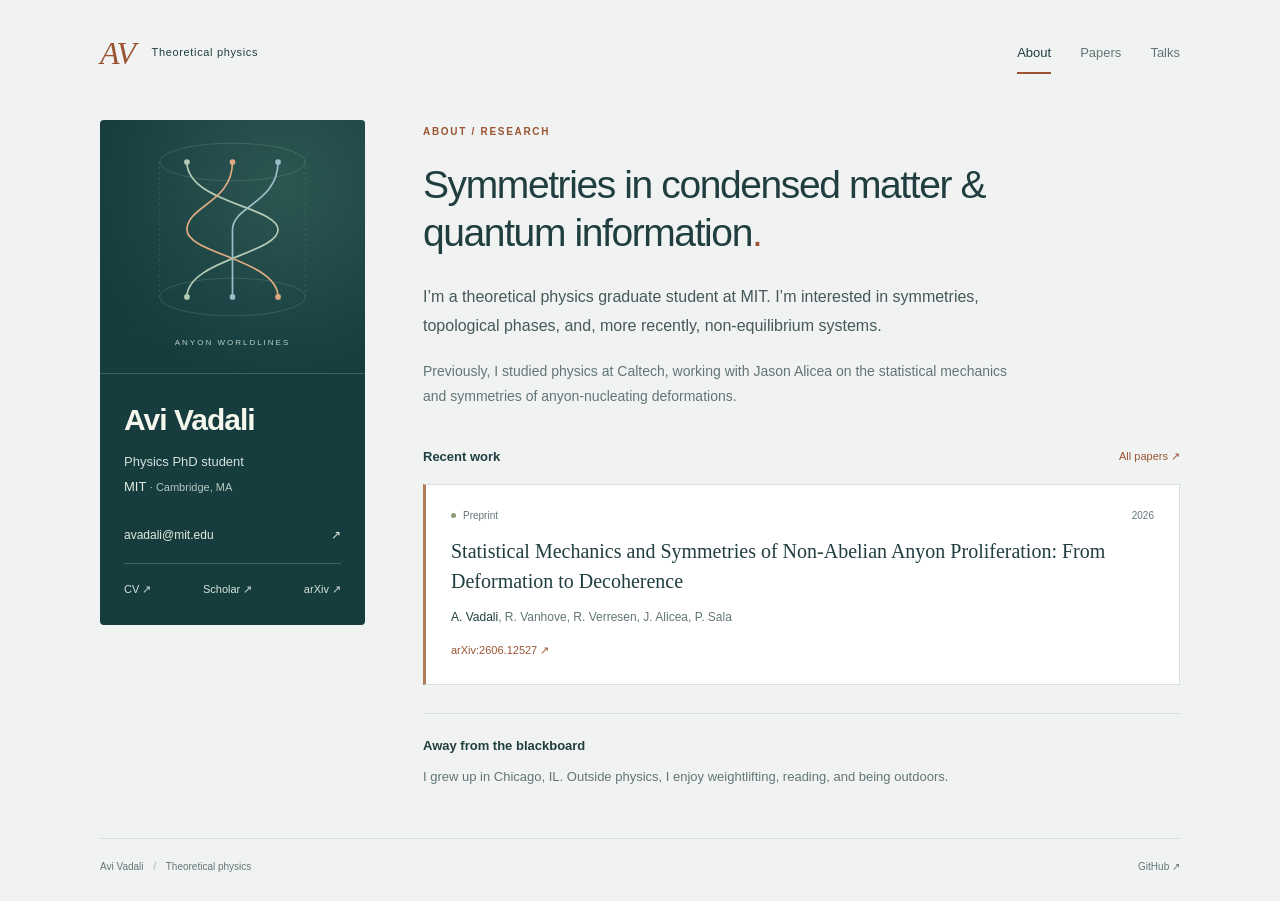
==== commit f44b467d: "f" ====
--- a/index.html
+++ b/index.html
@@ -32,7 +32,7 @@
         <g fill="none" stroke="currentColor" stroke-width="1" opacity=".35"><ellipse cx="180" cy="65" rx="128" ry="33"/><ellipse cx="180" cy="302" rx="128" ry="33"/><path d="M52 65v237M308 65v237" stroke-dasharray="3 6"/></g>
         <g fill="none" stroke-linecap="round" stroke-width="3"><path d="M100 65C100 137 260 143 260 184S100 238 100 302" stroke="#b2cab6"/><path d="M180 65C180 136 100 142 100 184S260 237 260 302" stroke="#deaa82"/><path d="M260 65C260 136 180 142 180 184S180 237 180 302" stroke="#9bbdc9"/></g>
         <g fill="#b2cab6"><circle cx="100" cy="65" r="5"/><circle cx="100" cy="302" r="5"/></g><g fill="#deaa82"><circle cx="180" cy="65" r="5"/><circle cx="260" cy="302" r="5"/></g><g fill="#9bbdc9"><circle cx="260" cy="65" r="5"/><circle cx="180" cy="302" r="5"/></g>
-      </svg><span class="art-label">WORLDLINES, ENTANGLED</span></div>
+      </svg><span class="art-label">ANYON WORLDLINES</span></div>
       <div class="profile-content">
         <h1 class="profile-name">Avi Vadali</h1>
         <p class="profile-role">Physics PhD student</p>
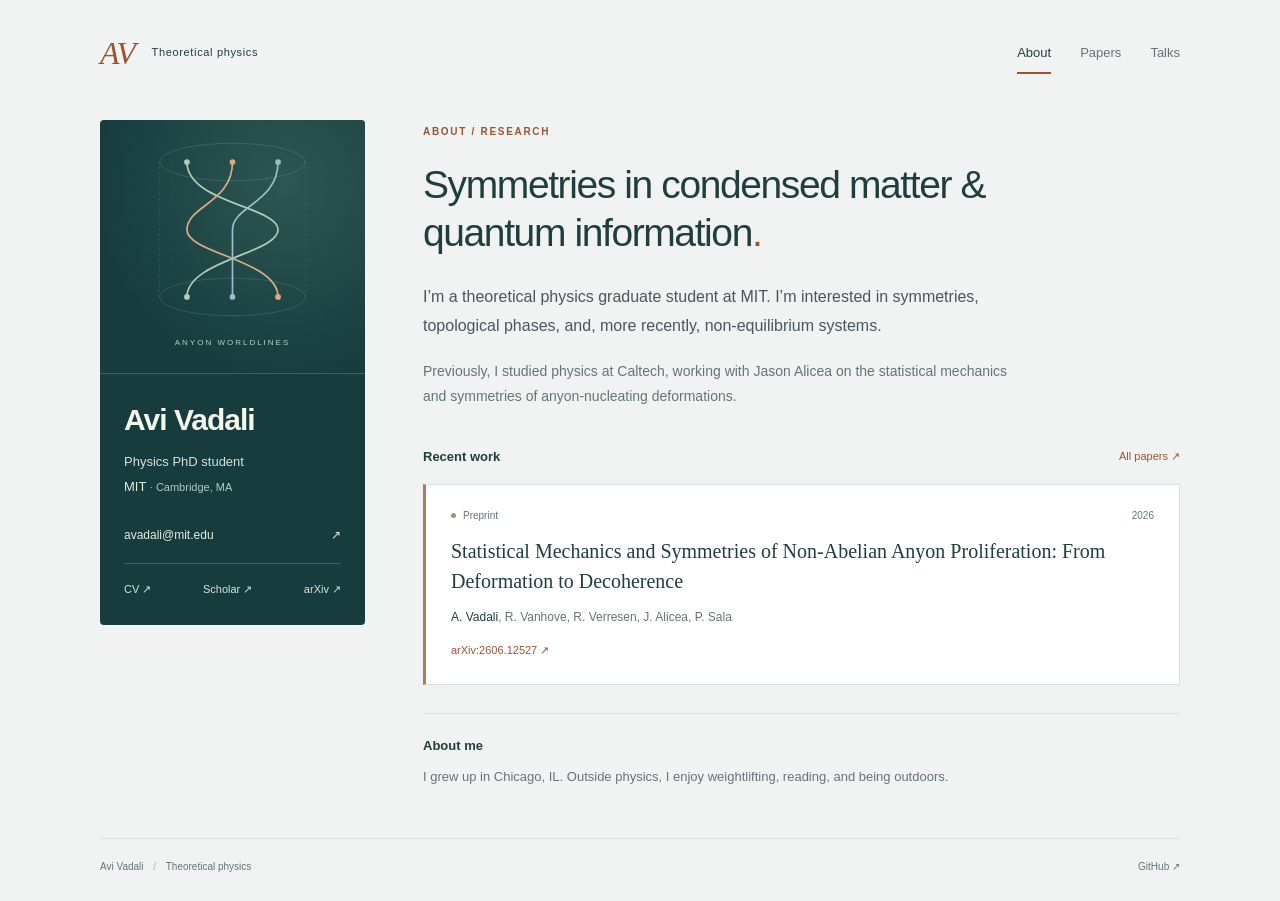
==== commit 5cb949e6: "f" ====
--- a/index.html
+++ b/index.html
@@ -61,7 +61,7 @@
           <a class="pub-link" href="https://arxiv.org/abs/2606.12527" target="_blank" rel="noopener">arXiv:2606.12527 ↗</a>
         </article>
       </section>
-      <section class="personal" aria-labelledby="personal-heading"><h2 id="personal-heading">Away from the blackboard</h2><p>I grew up in Chicago, IL. Outside physics, I enjoy weightlifting, reading, and being outdoors.</p></section>
+      <section class="personal" aria-labelledby="personal-heading"><h2 id="personal-heading">About me</h2><p>I grew up in Chicago, IL. Outside physics, I enjoy weightlifting, reading, and being outdoors.</p></section>
 </main>
   </div>
   <footer class="site-footer"><span>Avi Vadali <span class="footer-dot">/</span> Theoretical physics</span><a href="https://github.com/aviVadali" target="_blank" rel="noopener">GitHub ↗</a></footer>
